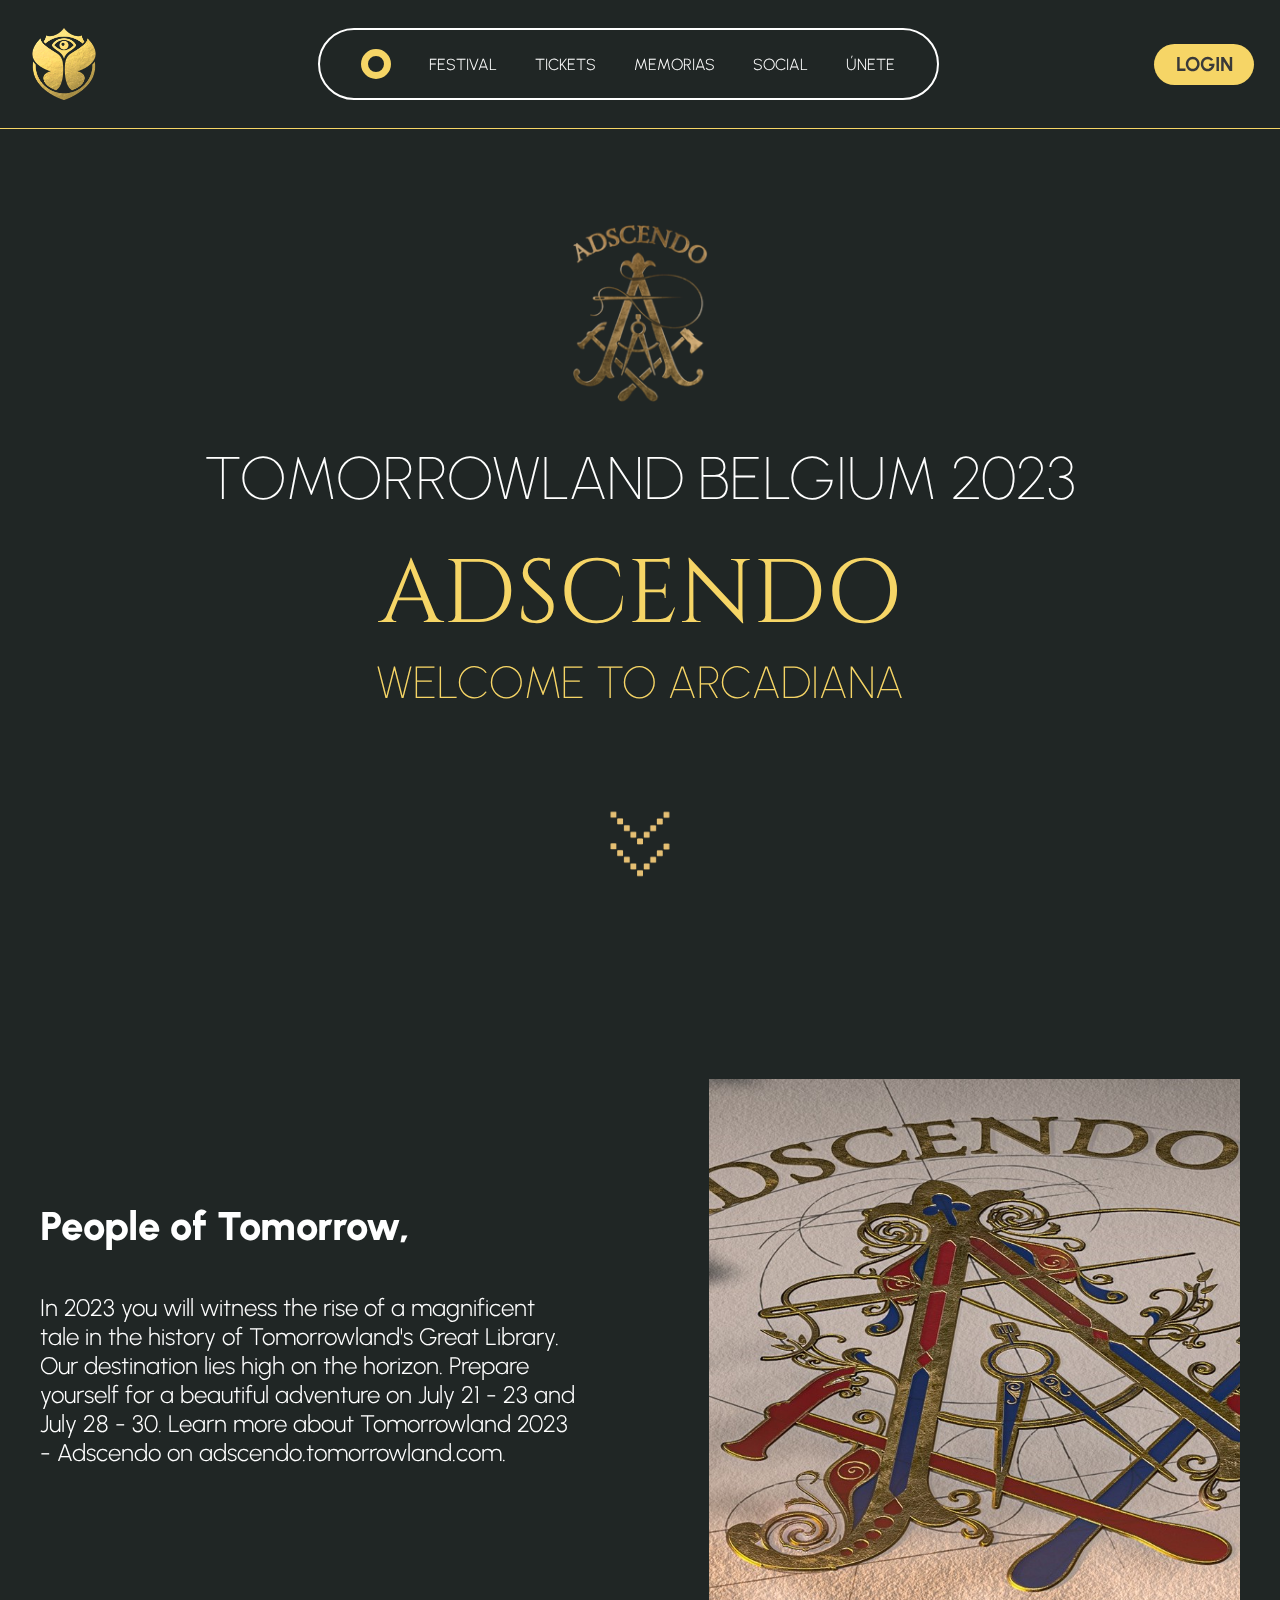
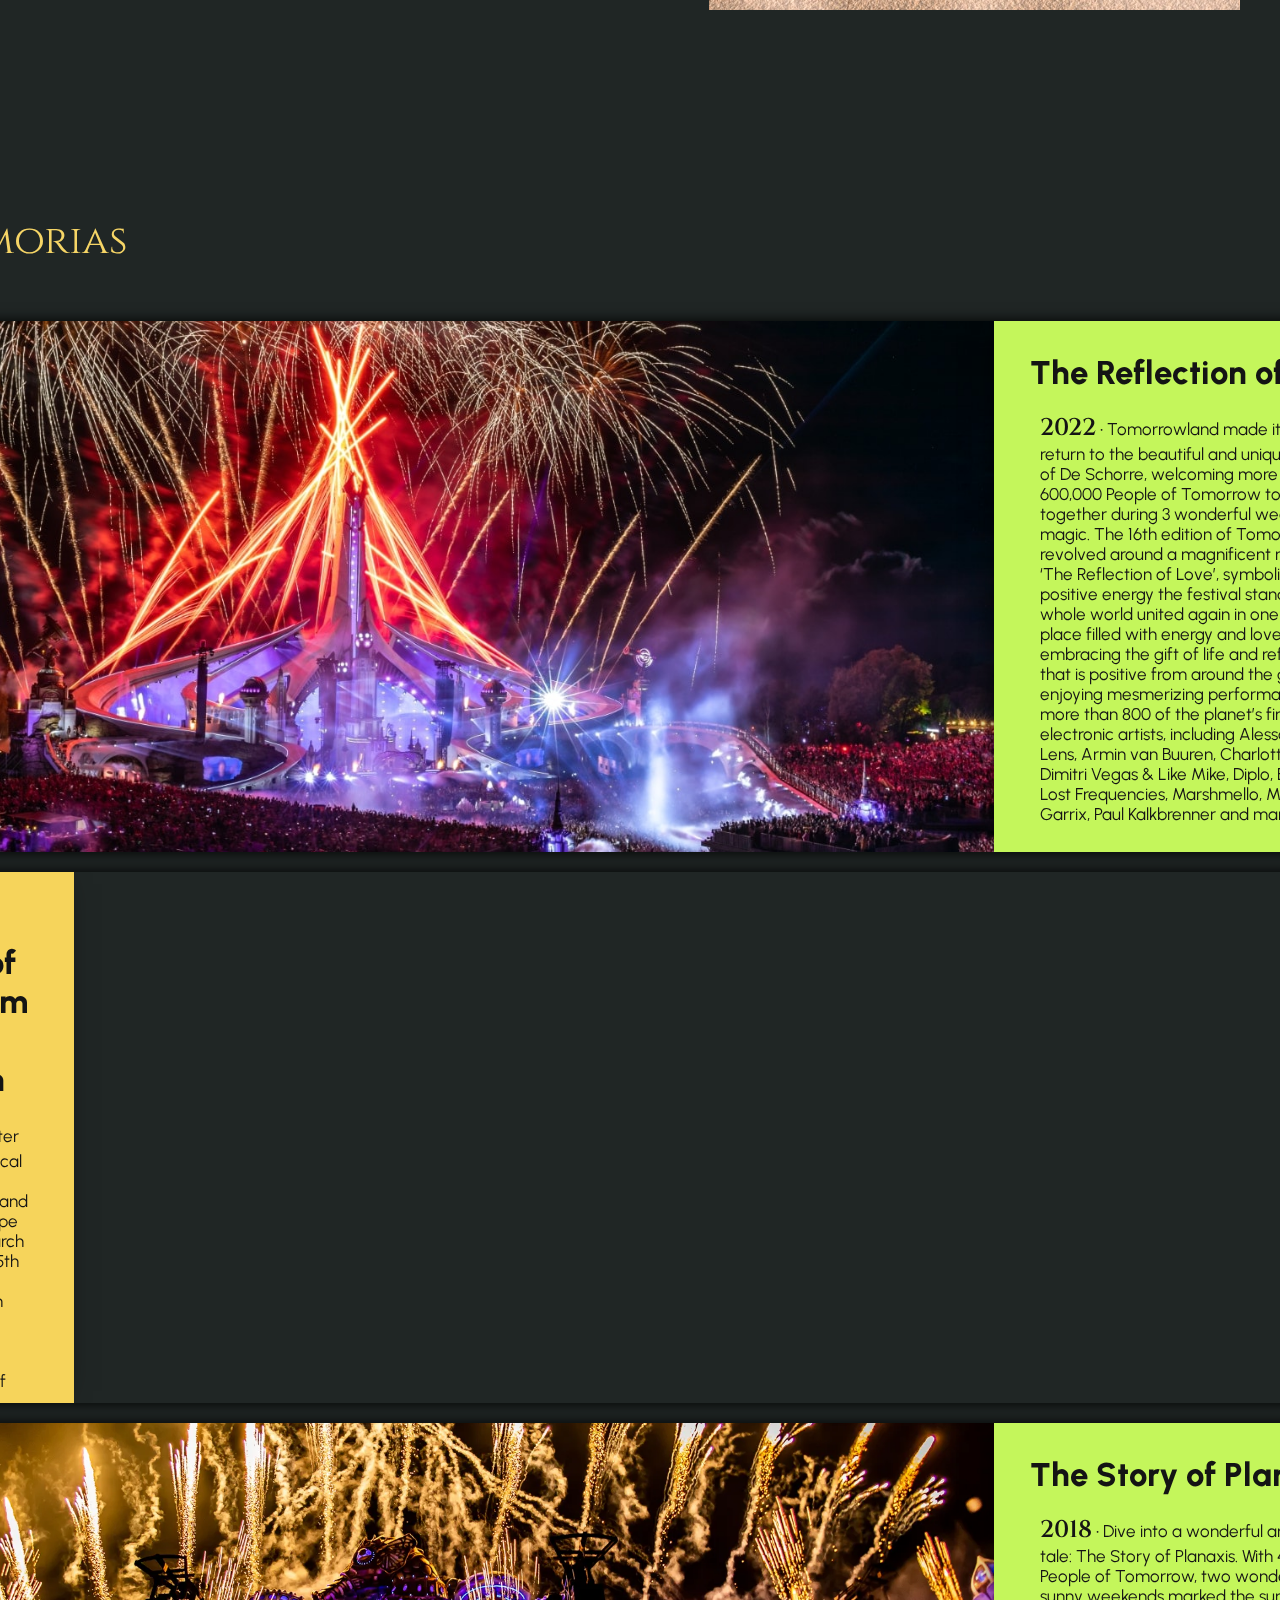
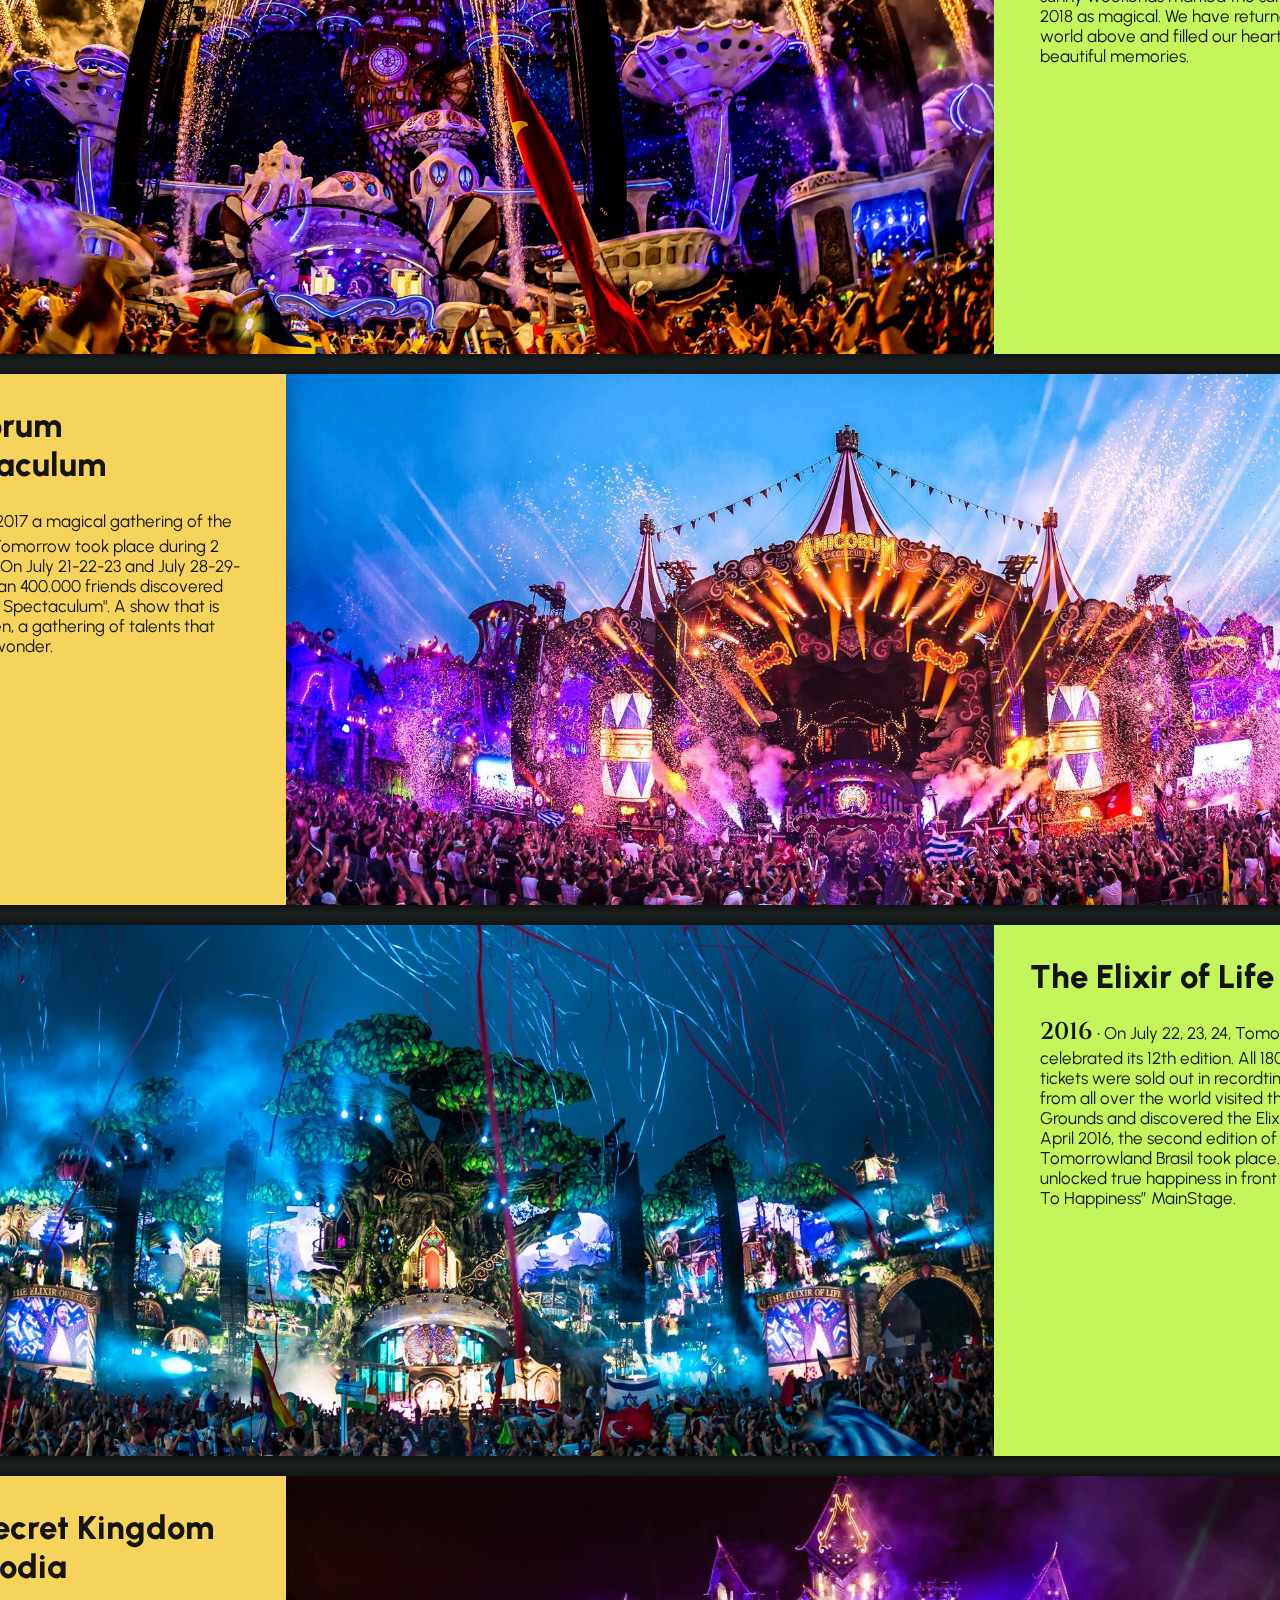
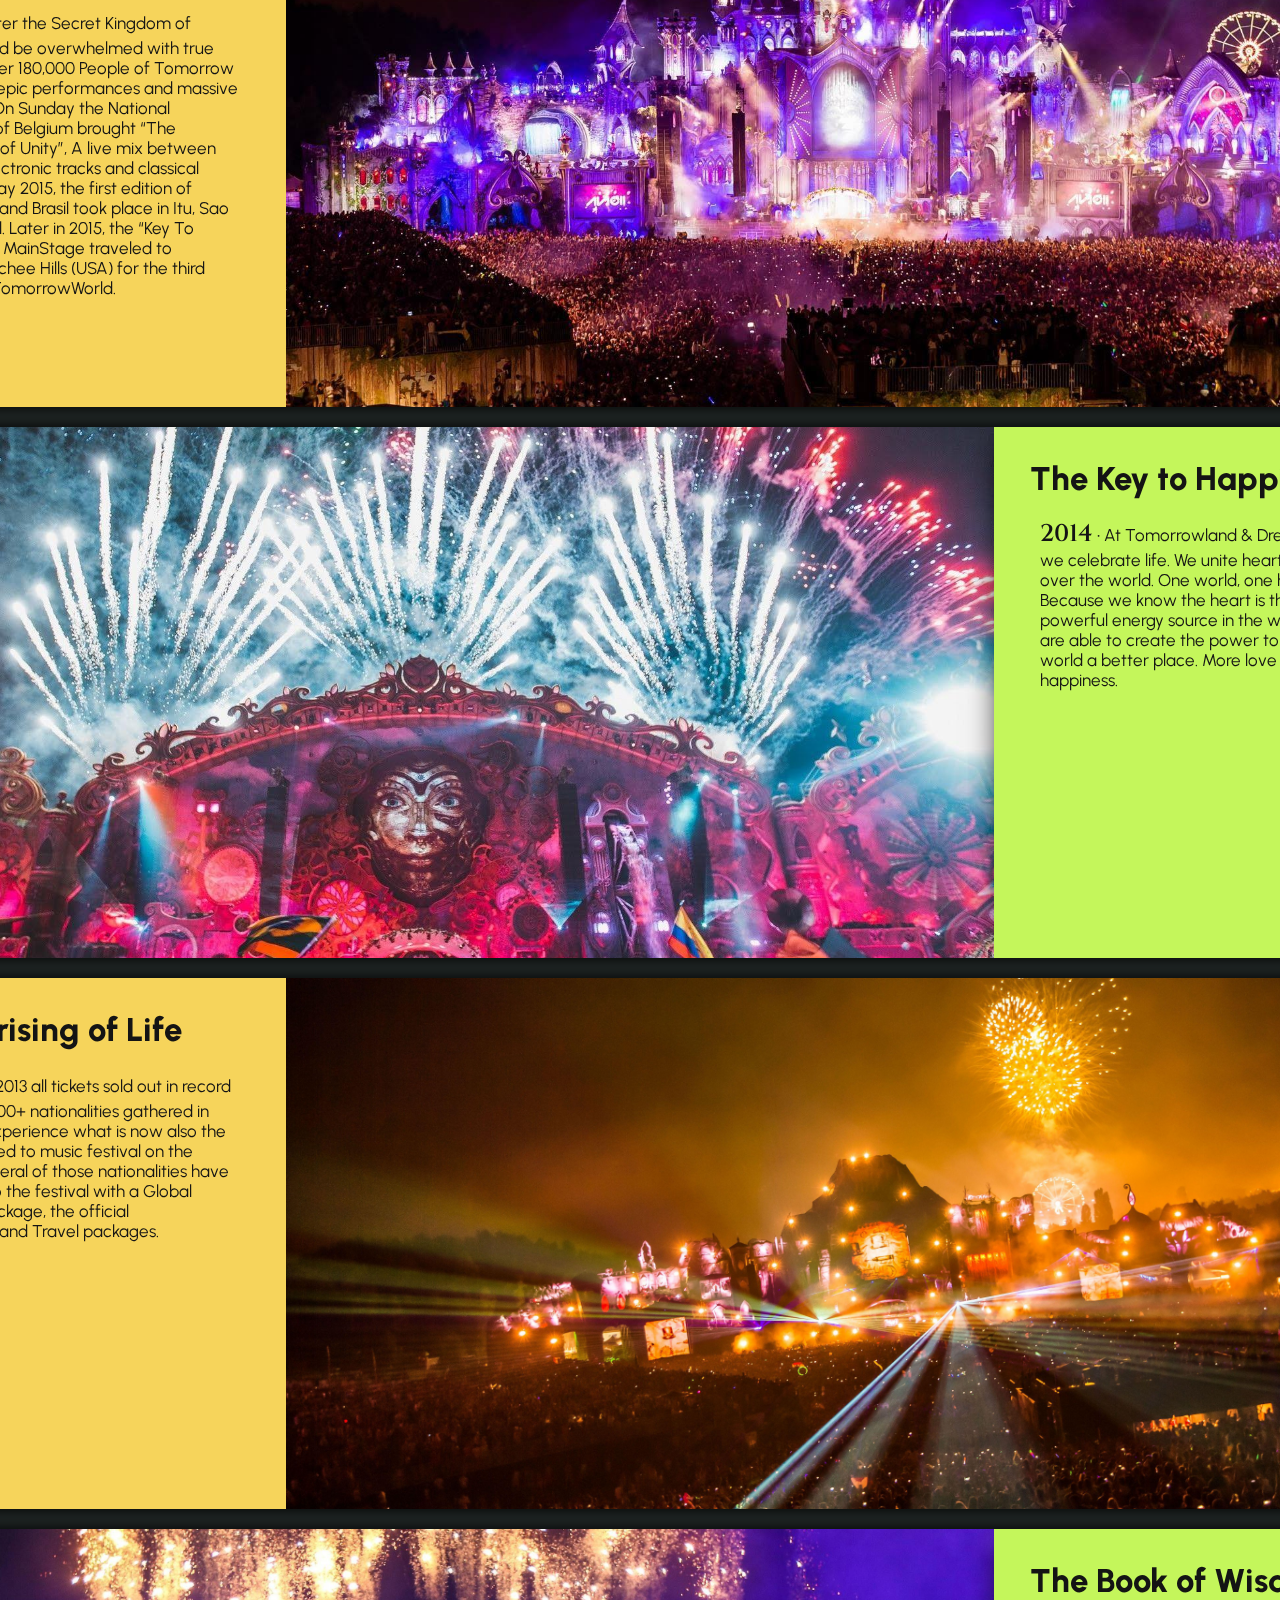
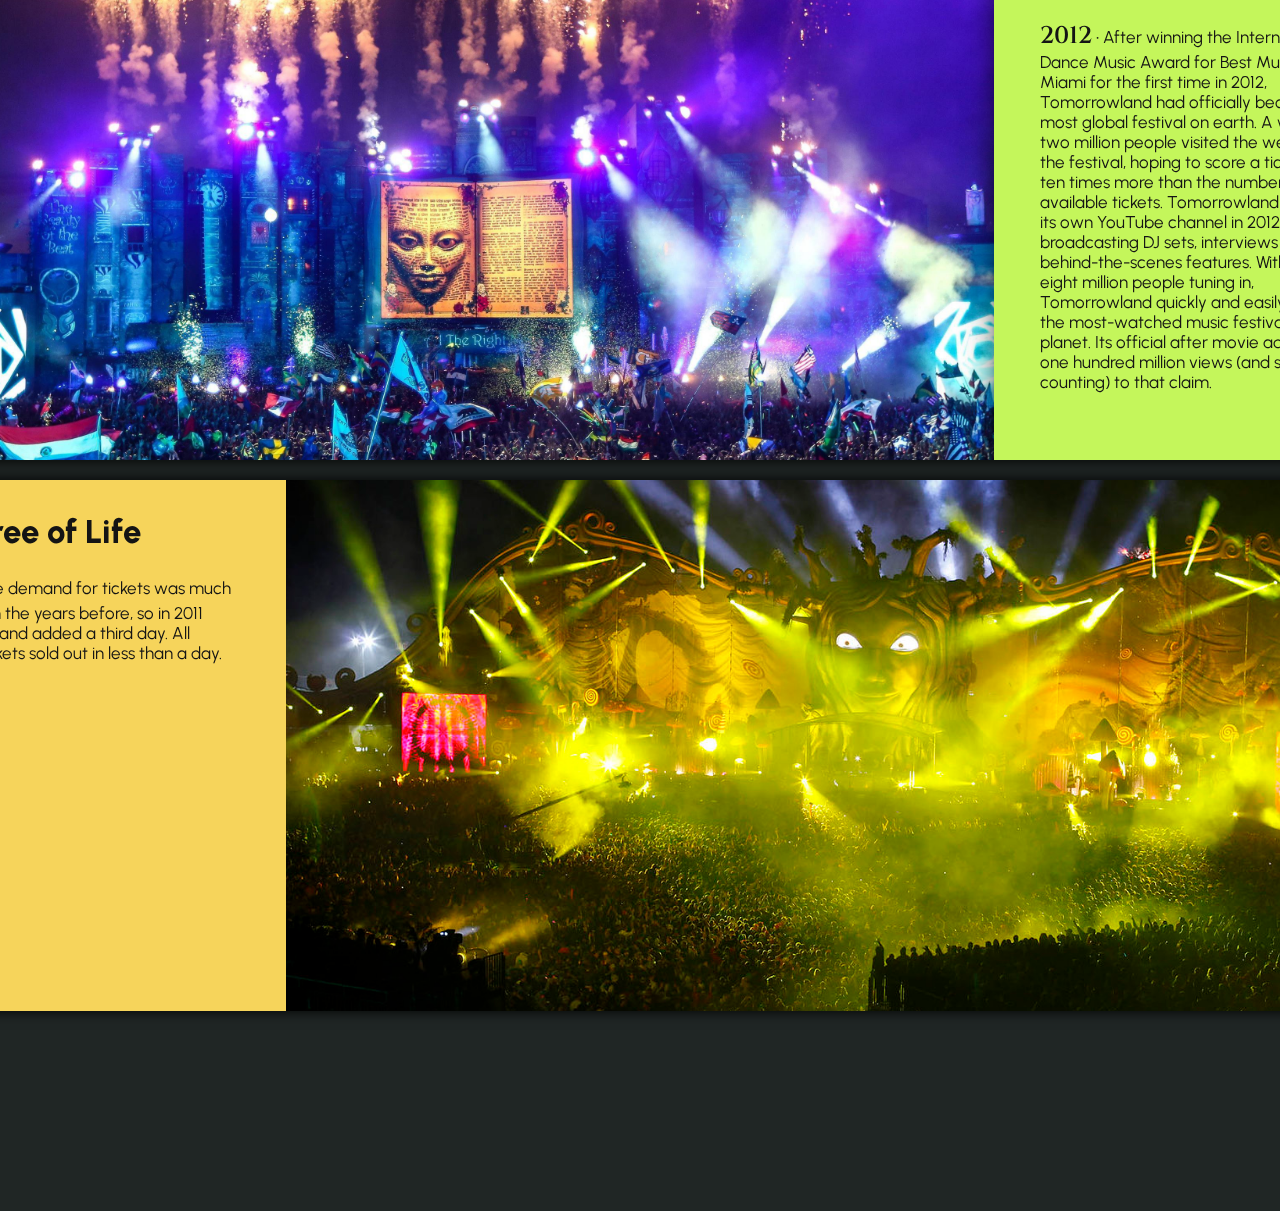
==== index.html @ 687aab50 "Cardsterminados" ====
<!DOCTYPE html>
<html lang="en">
  <head>
    <meta charset="UTF-8" />
    <meta name="viewport" content="width=device-width, initial-scale=1.0" />
    <link rel="stylesheet" href="style.css" />
    <title>Tomorrowland</title>
  </head>
  <body>
    <header>
      <nav class="navbar">
        <img
          class="navlogo"
          src="./Img/tomorrowland-danny-rose-transparent.png"
          alt=""
        />
        <ul class="nav">
          <!-- <svg
            xmlns="http://www.w3.org/2000/svg"
            width="32"
            height="31"
            viewBox="0 0 32 31"
            fill="none"
          >
            <circle
              cx="16"
              cy="15.5"
              r="12"
              stroke="#F6D566"
              stroke-width="7"
            />
          </svg> -->
          <div class="circulo"><a href="#"></a></div>
          <li class=""><a href="#">FESTIVAL</a></li>
          <li class=""><a href="#">TICKETS</a></li>
          <li class=""><a href="#MEMORIAS">MEMORIAS</a></li>
          <li class=""><a href="#">SOCIAL</a></li>
          <li class=""><a href="#">ÚNETE</a></li>
        </ul>
        <div class="loginbutton"><a href="#">LOGIN</a></div>
      </nav>
    </header>
  </body>
  <main>
    <section id="hero">
      <div class="hero-info">
        <img class="herologo" src="./Img/logo.0f5c47bf.png" alt="" />
        <h1>TOMORROWLAND BELGIUM 2023</h1>
        <h1>ADSCENDO</h1>
        <h1>WELCOME TO ARCADIANA</h1>
        <!-- <div id="flecha" class="hero-flecha"></div> -->
        <a class="hero-flecha" href="#about"></a>
      </div>

      <!-- <img src="./Img/Flecha1.png" alt="" /> -->
    </section>

    <section id="about">
      <div class="about-info">
        <h2>People of Tomorrow,</h2>
        <p>
          In 2023 you will witness the rise of a magnificent tale in the history
          of Tomorrowland's Great Library. Our destination lies high on the
          horizon. Prepare yourself for a beautiful adventure on July 21 - 23
          and July 28 - 30. Learn more about Tomorrowland 2023 - Adscendo on
          adscendo.tomorrowland.com.
        </p>
      </div>
      <div class="about-image">
        <img src="./Img/About image.jpg" alt="" />
      </div>
    </section>

    <section id="MEMORIAS">
      <h2>→ Memorias</h2>

      <!-- 2022 -->
      <div class="cards container">
        <div class="cards">
          <img src="./Img/2022-1 (1).jpg" alt="" />
          <div class="cards-info">
            <h3>The Reflection of Love</h3>
            <p>
              <span>2022</span> • Tomorrowland made its grand return to the
              beautiful and unique scenery of De Schorre, welcoming more than
              600,000 People of Tomorrow to celebrate together during 3
              wonderful weekends of magic. The 16th edition of Tomorrowland
              revolved around a magnificent new tale ‘The Reflection of Love’,
              symbolizing the positive energy the festival stands for. The whole
              world united again in one magical place filled with energy and
              love, embracing the gift of life and reflecting all that is
              positive from around the globe while enjoying mesmerizing
              performances of more than 800 of the planet’s finest electronic
              artists, including Alesso, Amelie Lens, Armin van Buuren,
              Charlotte de Witte, Dimitri Vegas & Like Mike, Diplo, Eric Prydz,
              Lost Frequencies, Marshmello, Martin Garrix, Paul Kalkbrenner and
              many more…
            </p>
          </div>
        </div>
      </div>

      <!-- 2019 -->
      <div class="cards container">
        <div class="cards">
          <div class="cards-info">
            <h3>The Book of Wisdom – The Return</h3>
            <p>
              <span>2019</span> • After a first magical edition of Tomorrowland
              Winter in Alpe d’Huez (March 2019), the 15th Year Celebration
              edition in Belgium welcomed back one of the most legendary stories
              ever told. 400,000 People of Tomorrow wrote their own chapter in
              The Book of Wisdom and witnessed performances by Dimitri Vegas &
              Like Mike, The Chainsmokers, Martin Garrix, Lost Frequencies,
              Armin van Buuren, Afrojack and many other incredible artists.
            </p>
          </div>
          <img
            src="./Img/190721-202336-TML2019-FilleRoelants+2754.jpg"
            alt=""
          />
        </div>
      </div>

      <!-- 2018 -->
      <div class="cards container">
        <div class="cards">
          <img
            src="./Img/tomorrowland-2018-weekend-1-billboard-1548.webp"
            alt=""
          />
          <div class="cards-info">
            <h3>The Story of Planaxis</h3>
            <p>
              <span>2018</span> • Dive into a wonderful and new tale: The Story
              of Planaxis. With 400,000 People of Tomorrow, two wonderful and
              sunny weekends marked the summer of 2018 as magical. We have
              returned to the world above and filled our hearts with beautiful
              memories.
            </p>
          </div>
        </div>
      </div>

      <!-- 2017 -->
      <div class="cards container">
        <div class="cards">
          <div class="cards-info">
            <h3>Amicorum Spectaculum</h3>
            <p>
              <span>2017</span> • In 2017 a magical gathering of the People of
              Tomorrow took place during 2 weekends. On July 21-22-23 and July
              28-29-30 more than 400.000 friends discovered "Amicorum
              Spectaculum". A show that is seldom seen, a gathering of talents
              that left you in wonder.
            </p>
          </div>
          <img src="./Img/WallpaperDog-20391032.jpg" alt="" />
        </div>
      </div>

      <!-- 2016 -->
      <div class="cards container">
        <div class="cards">
          <img src="./Img/tomorrowland2016.jpg" alt="" />
          <div class="cards-info">
            <h3>The Elixir of Life</h3>
            <p>
              <span>2016</span> • On July 22, 23, 24, Tomorrowland celebrated
              its 12th edition. All 180,000 tickets were sold out in recordtime.
              People from all over the world visited the Holy Grounds and
              discovered the Elixir of Life. In April 2016, the second edition
              of Tomorrowland Brasil took place. Brazil unlocked true happiness
              in front of the “Key To Happiness” MainStage.
            </p>
          </div>
        </div>
      </div>

      <!-- 2015 -->
      <div class="cards container">
        <div class="cards">
          <div class="cards-info">
            <h3>The Secret Kingdom of Melodia</h3>
            <p>
              <span>2015</span> • Enter the Secret Kingdom of Melodia and be
              overwhelmed with true magic… Over 180,000 People of Tomorrow
              witnessed epic performances and massive fireworks. On Sunday the
              National Orchestra of Belgium brought “The Symphony of Unity”, A
              live mix between popular electronic tracks and classical music. In
              May 2015, the first edition of Tomorrowland Brasil took place in
              Itu, Sao Paulo, Brazil. Later in 2015, the “Key To Happiness”
              MainStage traveled to Chattahoochee Hills (USA) for the third
              edition of TomorrowWorld.
            </p>
          </div>
          <img src="./Img/20152.jpg" alt="" />
        </div>
      </div>

      <!-- 2014 -->
      <div class="cards container">
        <div class="cards">
          <img src="./Img/1818836.jpg" alt="" />
          <div class="cards-info">
            <h3>The Key to Happiness</h3>
            <p>
              <span>2014</span> • At Tomorrowland & DreamVille we celebrate
              life. We unite hearts from all over the world. One world, one
              heart. Because we know the heart is the most powerful energy
              source in the world, we are able to create the power to make this
              world a better place. More love more happiness.
            </p>
          </div>
        </div>
      </div>

      <!-- 2013 -->
      <div class="cards container">
        <div class="cards">
          <div class="cards-info">
            <h3>The Arising of Life</h3>
            <p>
              <span>2013</span> • In 2013 all tickets sold out in record time
              and 200+ nationalities gathered in Boom to experience what is now
              also the most listened to music festival on the planet. Several of
              those nationalities have travelled to the festival with a Global
              Journey Package, the official Tomorrowland Travel packages.
            </p>
          </div>
          <img src="./Img/1818832.jpg" alt="" />
        </div>
      </div>

      <!-- 2012 -->
      <div class="cards container">
        <div class="cards">
          <img src="./Img/WallpaperDog-20391036.jpg" alt="" />
          <div class="cards-info">
            <h3>The Book of Wisdom</h3>
            <p>
              <span>2012</span> • After winning the International Dance Music
              Award for Best Music Event in Miami for the first time in 2012,
              Tomorrowland had officially become the most global festival on
              earth. A whopping two million people visited the website of the
              festival, hoping to score a ticket – over ten times more than the
              number of available tickets. Tomorrowland launches its own YouTube
              channel in 2012 – broadcasting DJ sets, interviews and
              behind-the-scenes features. With well over eight million people
              tuning in, Tomorrowland quickly and easily becomes the
              most-watched music festival on the planet. Its official after
              movie adds another one hundred million views (and still counting)
              to that claim.
            </p>
          </div>
        </div>
      </div>

      <!-- 2011 -->
      <div class="cards container">
        <div class="cards">
          <div class="cards-info">
            <h3>The Tree of Life</h3>
            <p>
              <span>2011</span> • The demand for tickets was much higher than
              the years before, so in 2011 Tomorrowland added a third day. All
              180,000 tickets sold out in less than a day.
            </p>
          </div>
          <img src="./Img/2011.jpg" alt="" />
        </div>
      </div>
    </section>
  </main>
</html>
---- style.css ----
@import url("https://fonts.googleapis.com/css2?family=Montserrat:ital,wght@0,100;0,300;0,400;0,500;0,600;0,700;0,800;0,900;1,800;1,900&family=Urbanist:wght@100;200;300;400;500;600;700;800;900&display=swap");
@import url("https://fonts.googleapis.com/css2?family=Cinzel:wght@400;500;600;700;800;900&display=swap");

:root {
  --background: #202625;
  --secondary: #f6d566;
  --fuente: #141414;
}

* {
  margin-top: 0;
  padding: 0;
  box-sizing: border-box;
}

html {
  width: 100%;
  scroll-behavior: smooth;
  scroll-padding-top: 100px;
}

body {
  background-color: var(--background);
  font-family: "Urbanist", sans-serif;
  margin: 0%;
  background-image: url(./Img/Integrador\ background.jpg);
  /* background-image: url(./Img/21846583_6536814.jpg); */
  /* background: url(./Img/21846583_6536814.jpg), lightgray 50% / cover no-repeat;
  mix-blend-mode: multiply; */
}

header {
  display: flex;
  font-family: Urbanist;
  font-size: 16px;
  font-style: normal;
  font-weight: 300;
  line-height: normal;
  padding: 26px;
  border-bottom-style: solid;
  border-color: var(--secondary);
  border-width: 0.2px;
  /* position: sticky;
  top: 0; */
}

.navbar {
  display: flex;
  align-items: center;
  width: 100%;
  justify-content: space-between;
  /* gap: 525px; */
}

.navlogo {
  width: 76px;
  height: 76px;
  /* position: relative;
  bottom: 5px; */
}

.nav {
  display: inline-flex;
  justify-content: center;
  align-items: center;
  gap: 38px;
  list-style: none;
  border-style: solid;
  padding: 19px 41.5px;
  border-radius: 100px;
  -webkit-border-radius: 100px;
  -moz-border-radius: 100px;
  -ms-border-radius: 100px;
  -o-border-radius: 100px;
  border-color: #fff;
  border-width: 2px;
  margin-bottom: 0;
}

.nav a {
  color: #fff;
  text-decoration: none;
}

.loginbutton {
  width: 100px;
  height: 41px;
  border-radius: 37px;
  background: var(--secondary);
  display: flex;
  align-items: center;
  text-align: center;
  justify-content: center;
}

.loginbutton a {
  text-decoration: none;
  color: #393939;
  text-align: center;
  font-family: Urbanist;
  font-size: 20px;
  font-style: normal;
  font-weight: 700;
  line-height: normal;
}

.circulo {
  border-radius: 100px;
  -webkit-border-radius: 100px;
  -moz-border-radius: 100px;
  -ms-border-radius: 100px;
  -o-border-radius: 100px;
  border-style: solid;
  padding: 8px;
  border-color: var(--secondary);
  border-width: 7px;
  /* mask-border-width: 10px; */
  cursor: pointer;
}

.circulo:hover {
  padding: 5px;
  border-width: 7px;
  margin: 3px;
  transition: all 0.2s;
  -webkit-transition: all 0.2s;
  -moz-transition: all 0.2s;
  -ms-transition: all 0.2s;
  -o-transition: all 0.2s;
  box-shadow: 0px 0px 10px 0px #fff;
}

.circulo {
  transition: all 0.2s;
  -webkit-transition: all 0.2s;
  -moz-transition: all 0.2s;
  -ms-transition: all 0.2s;
  -o-transition: all 0.2s;
}

main {
  display: flex;
  flex-direction: column;
  align-items: center;
}

.hero-info {
  display: flex;
  flex-direction: column;
  align-items: center;
  text-align: center;
  margin-top: 75px;
  gap: 20px;
}

.herologo {
  width: 175px;
  padding: 20px;
  mix-blend-mode: lighten;
}

.hero-info h1:nth-child(2) {
  color: #fff;
  font-size: 60px;
  font-style: normal;
  font-weight: 100;
  line-height: normal;
  margin: 0;
}

.hero-info h1:nth-child(3) {
  color: var(--secondary);
  font-family: "Cinzel", serif;
  font-size: 90px;
  font-style: normal;
  font-weight: 400;
  line-height: normal;
  margin: 0;
}

.hero-info h1:nth-child(4) {
  color: var(--secondary);
  font-size: 45px;
  font-style: normal;
  font-weight: 100;
  line-height: normal;
  margin-top: -20px;
}

.hero-flecha {
  /* position: relative;
  left: 370px; */
  background-image: url(./Img/Flecha1.png);
  background-repeat: no-repeat;
  background-size: contain;
  background-position: center;
  width: 800px;
  height: 70px;
  margin-top: 50px;
}

.hero-flecha:hover {
  background-image: url(./Img/Flecha.png);
  transition: ease-in 0.3s;
  height: 100px;
  -webkit-transition: ease-in 0.3s;
  -moz-transition: ease-in 0.3s;
  -ms-transition: ease-in 0.3s;
  -o-transition: ease-in 0.3s;
  margin-bottom: -30px;
}

.hero-flecha {
  transition: ease-out 0.5s;
  -webkit-transition: ease-out 0.5s;
  -moz-transition: ease-out 0.5s;
  -ms-transition: ease-out 0.5s;
  -o-transition: ease-out 0.5s;
}

#about {
  max-width: 1200px;
  margin-top: 200px;
  display: flex;
  justify-content: center;
  align-items: center;
  /* padding: 70px 0; */
}

.about-info {
  display: flex;
  flex-direction: column;
  gap: 10px;
  color: #fff;
}

.about-info h2 {
  font-size: 40px;
  font-weight: 800;
}

.about-info p {
  font-size: 24px;
  font-weight: 300;
  width: 80%;
}

.about-image img {
  width: 531px;
}

#MEMORIAS {
  display: flex;
  flex-direction: column;
  padding: 200px 0px;
  gap: 20px;
}

#MEMORIAS h2 {
  color: var(--secondary);
  font-size: 40px;
  font-weight: 300;
  font-family: "Cinzel", serif;
}

.cards-container {
  display: flex;
  gap: 10px;
}

.cards {
  display: flex;
  max-width: 1540px;
  max-height: 531px;
  overflow: hidden;
  box-shadow: 0px 0px 13px 0px #000;
}

.cards img {
  width: 1540px;
  height: 531px;
  object-fit: cover;
  scale: 120%;
  z-index: -1;
  /* overflow: hidden; */
}

.cards-info {
  width: 570px;
  display: flex;
  flex-direction: column;
  color: var(--fuente);
  background-color: #f6d45b;
  gap: 20px;
  box-shadow: -5px 0px 30px -12px #000;
}

.cards-info h3 {
  font-size: 33px;
  font-style: normal;
  font-weight: 800;
  line-height: normal;
  margin: 32px 36px 0px 36px;
}

.cards-info p {
  /* max-width: 99%; */
  font-size: 17px;
  font-style: normal;
  font-weight: 400;
  line-height: normal;
  margin: 0px 46px 46px 46px;
  /* max-width: 420px; */
}

#MEMORIAS .cards-info:nth-child(2) {
  background-color: #c4f65b;
}

#MEMORIAS .cards:nth-child(4) img {
  position: relative;
  bottom: 50px;
}

#MEMORIAS .cards:nth-child(6) img {
  position: relative;
  bottom: 50px;
}

#MEMORIAS .cards:nth-child(7) img {
  position: relative;
  top: 50px;
}

#MEMORIAS .cards:nth-child(8) img {
  position: relative;
  bottom: 50px;
}

.cards-info span {
  font-family: "Cinzel", serif;
  font-size: 24px;
  font-weight: 600;
}
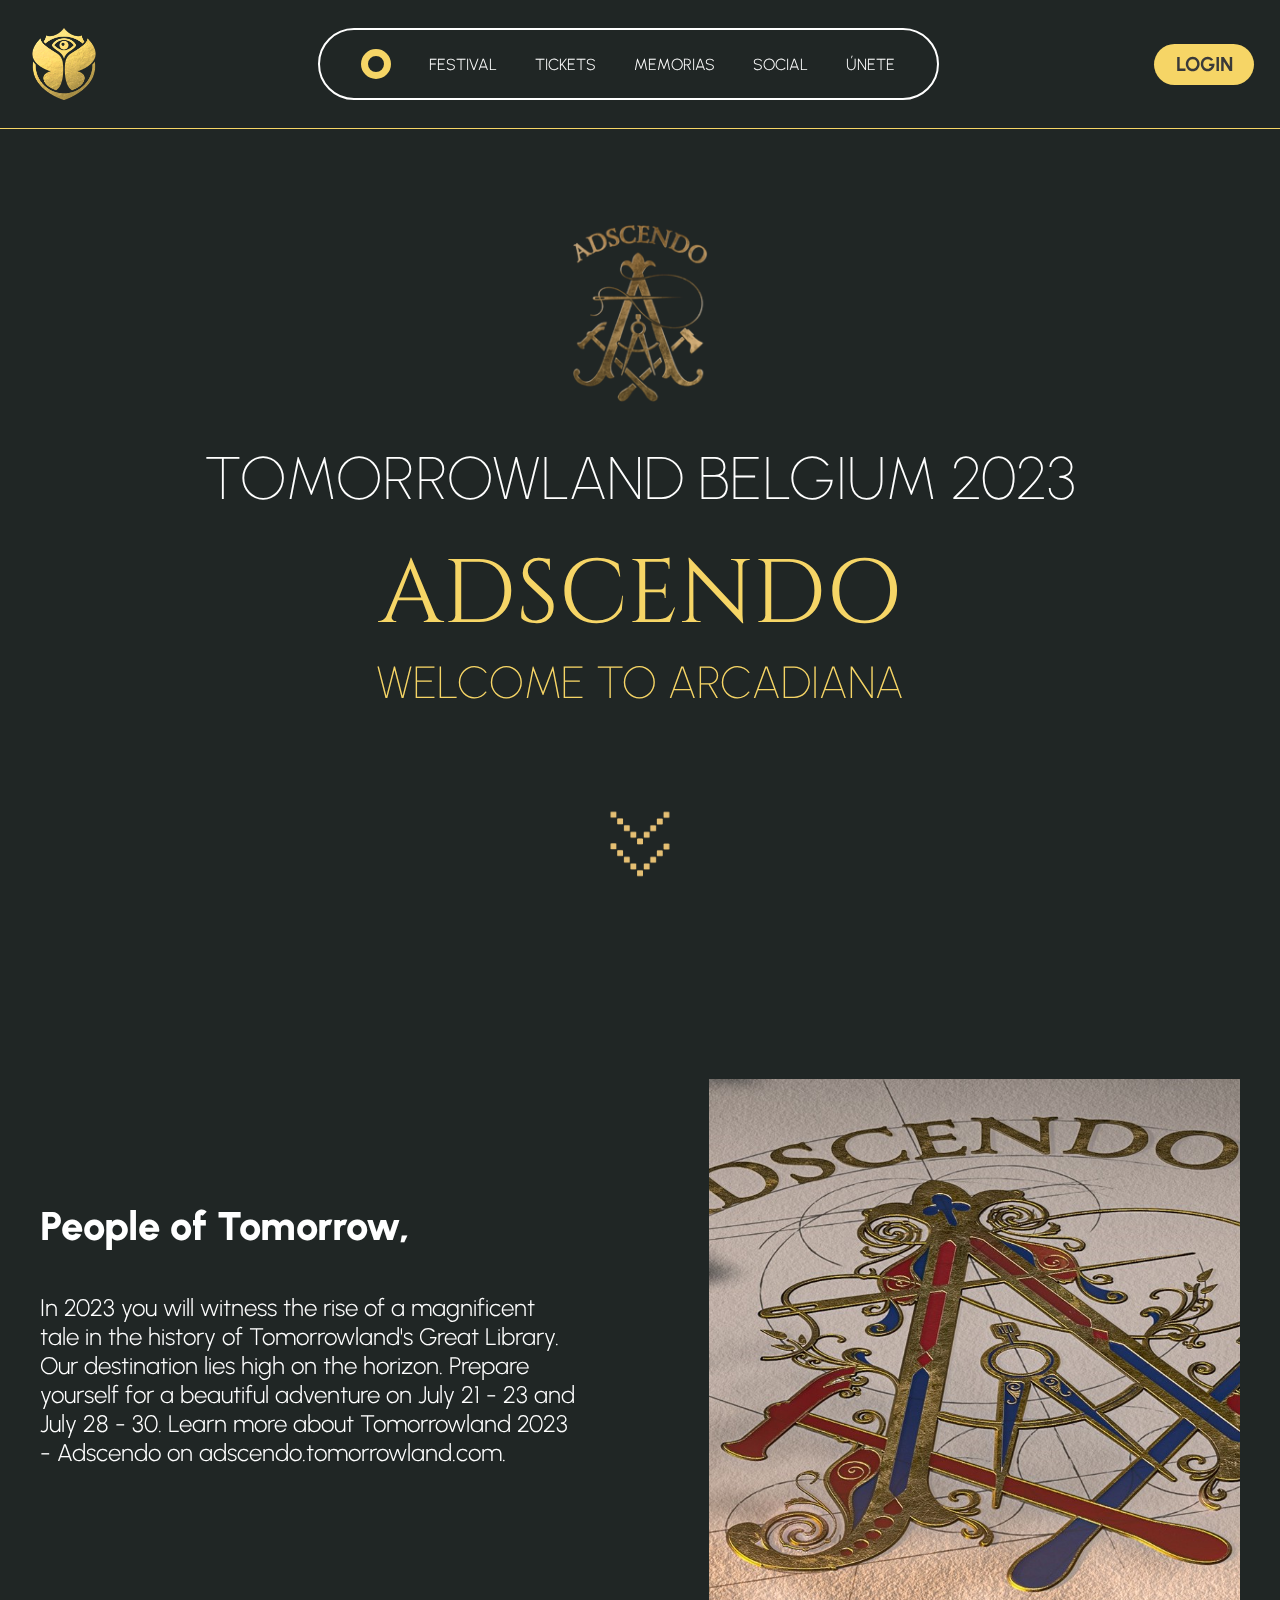
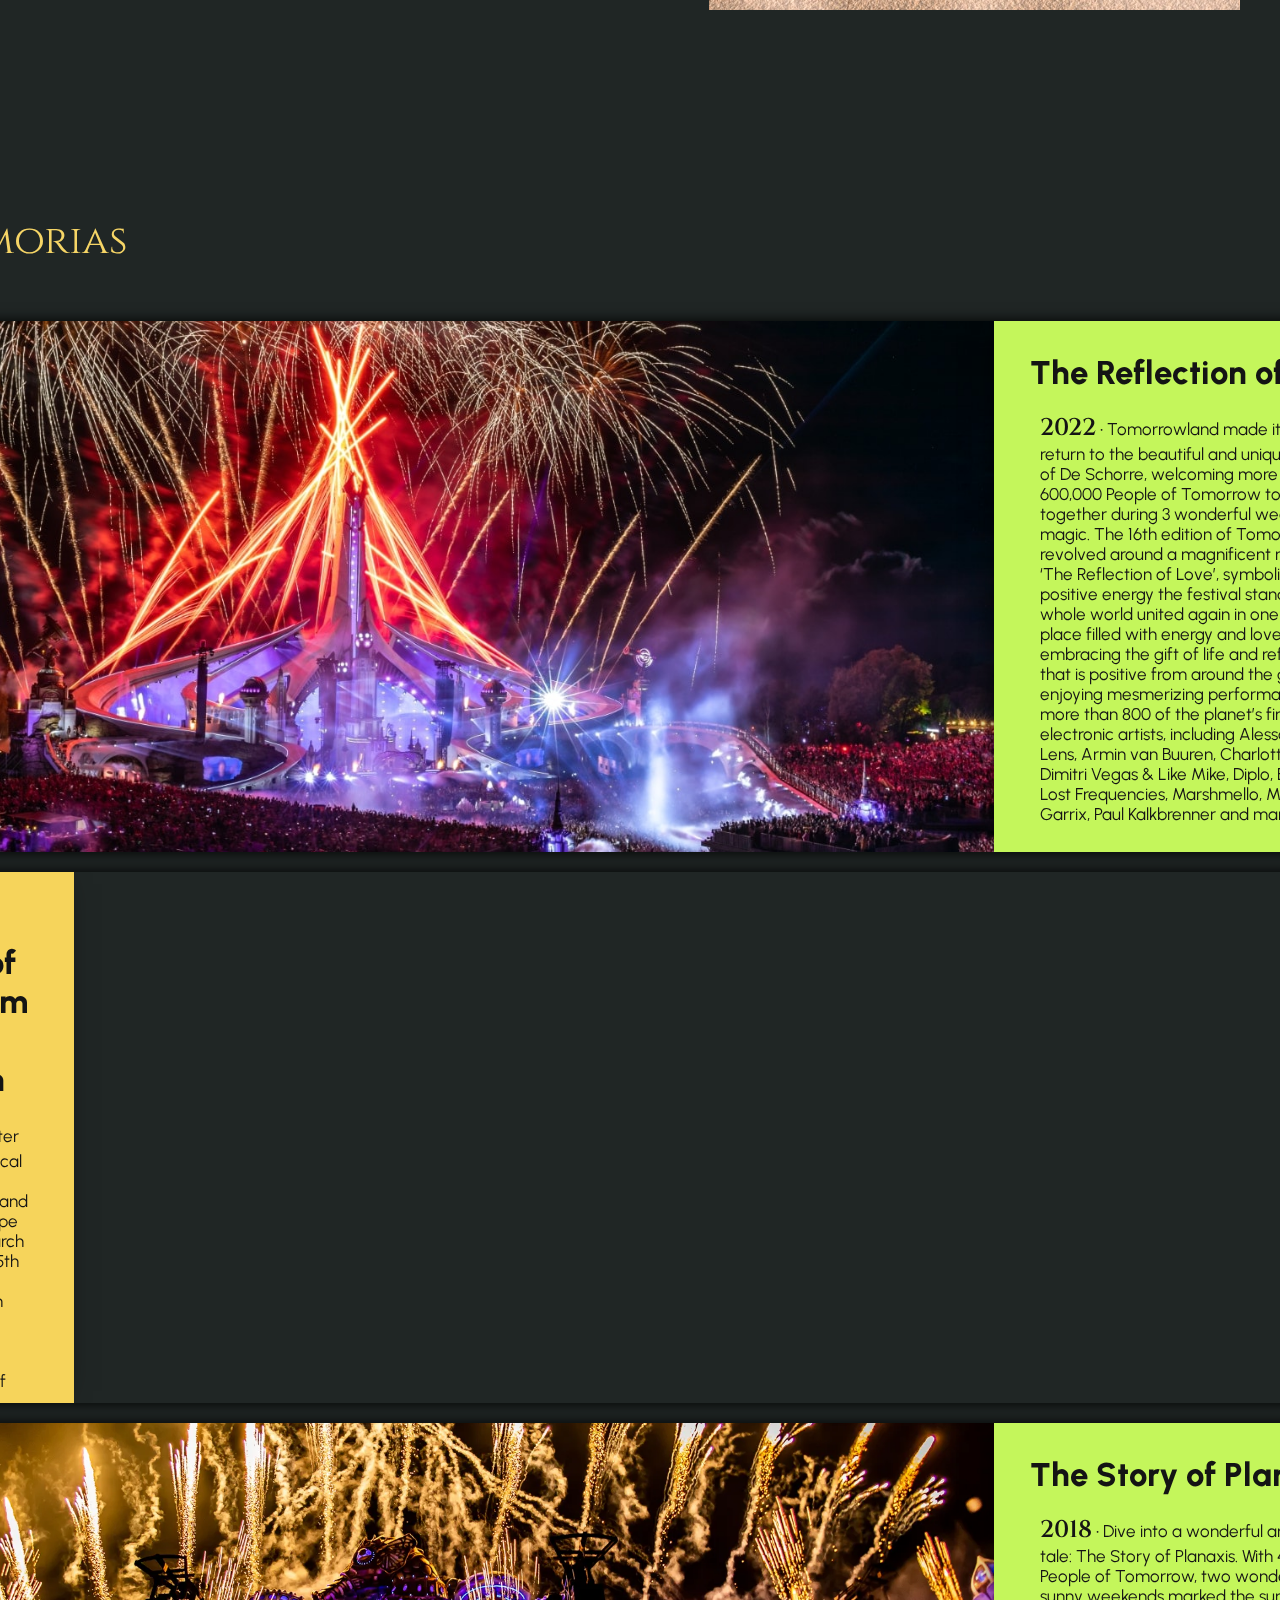
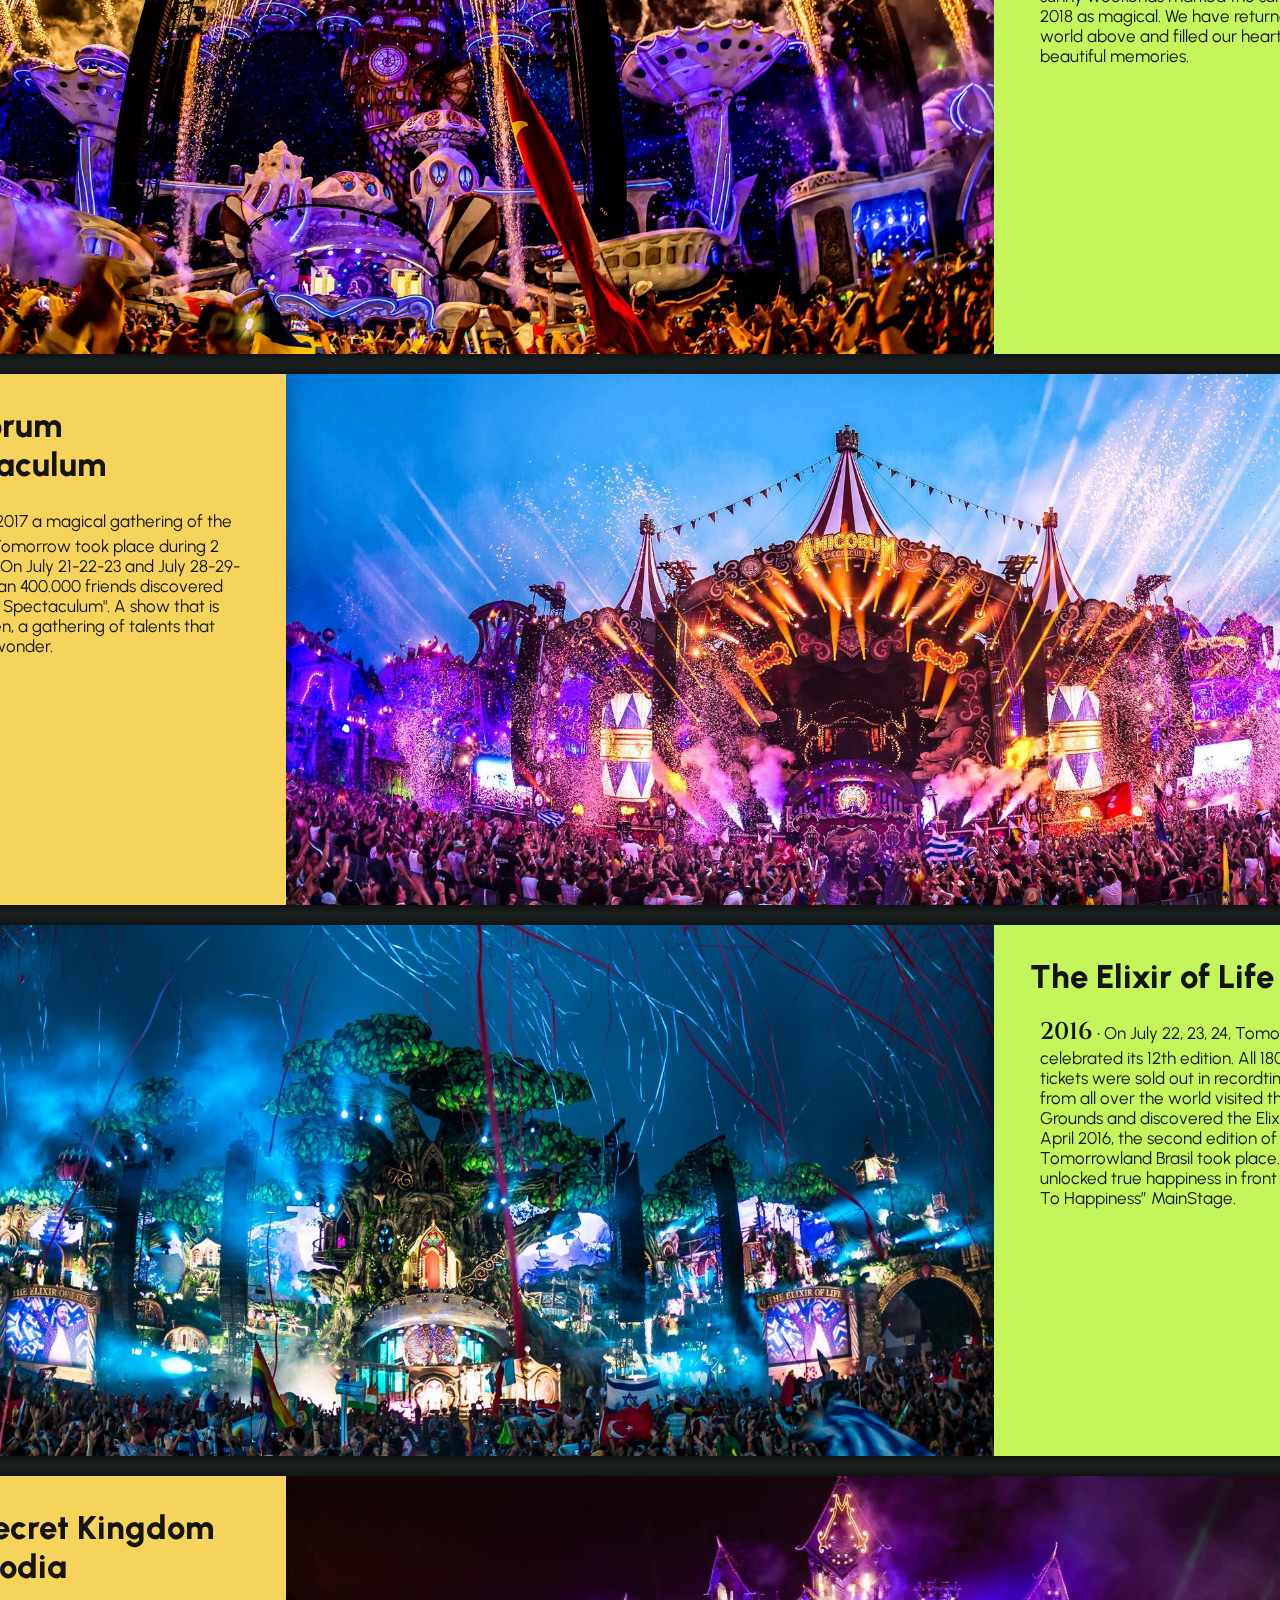
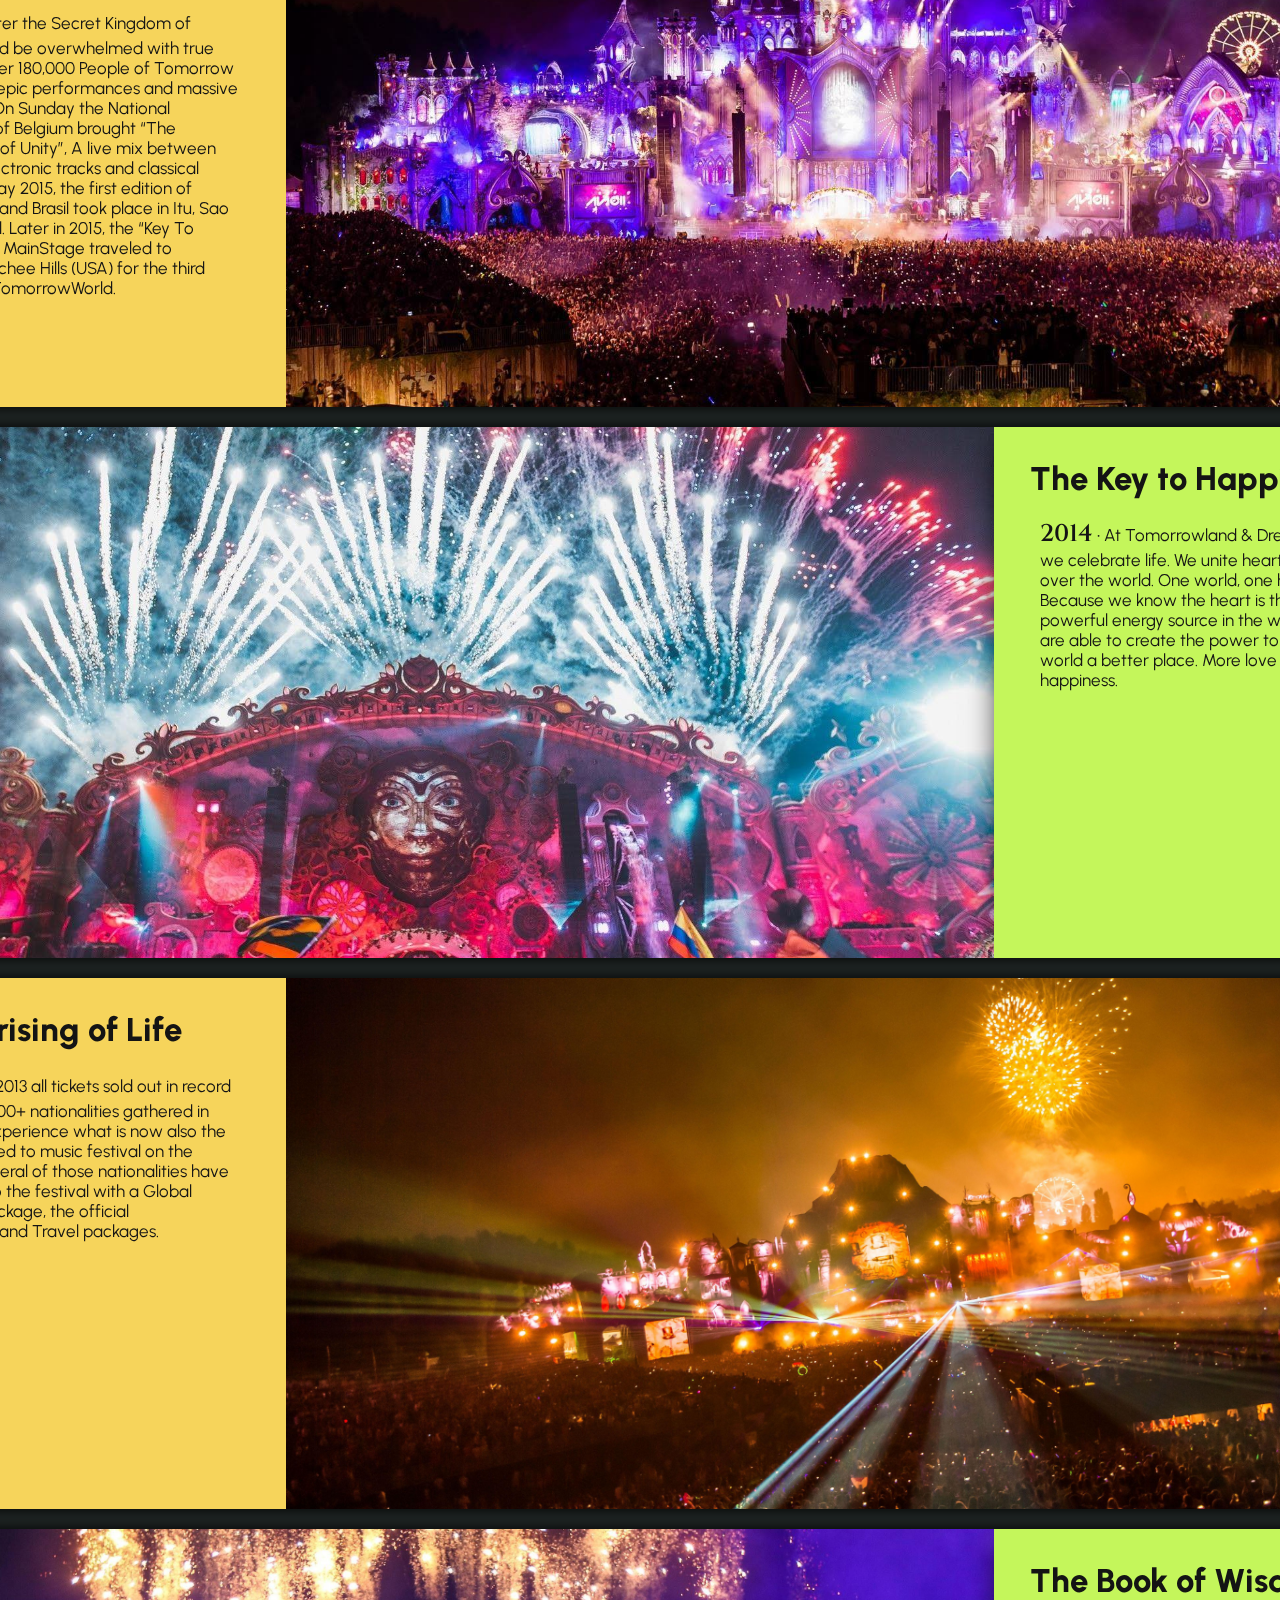
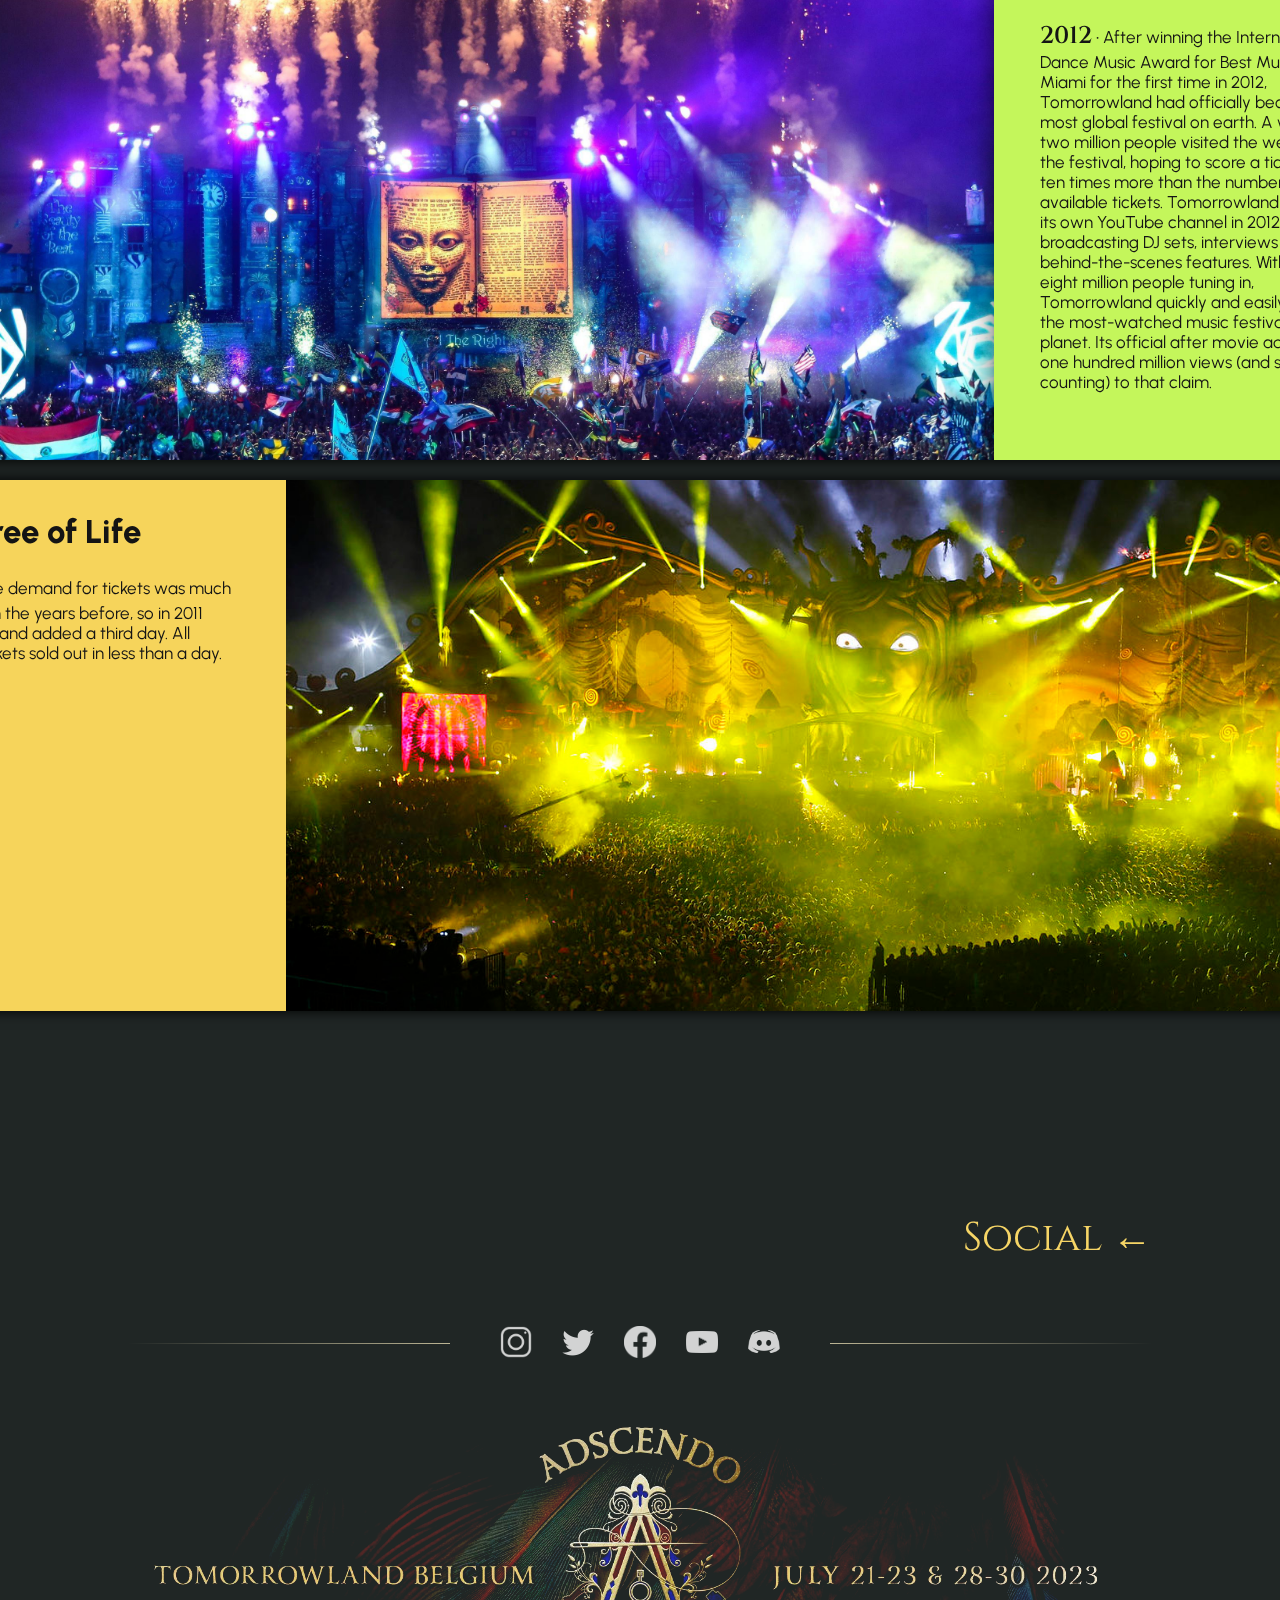
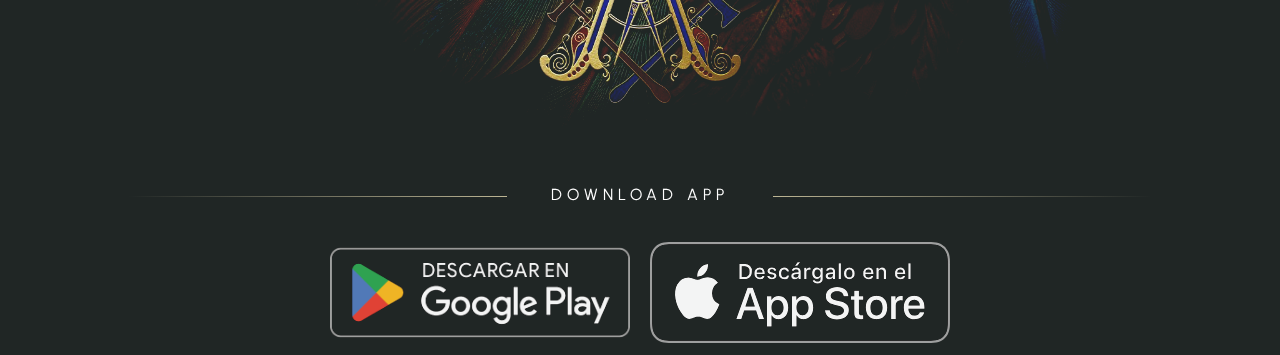
==== commit 2390bf73: "EstructuraTerminada" ====
--- a/index.html
+++ b/index.html
@@ -34,7 +34,7 @@
           <li class=""><a href="#">FESTIVAL</a></li>
           <li class=""><a href="#">TICKETS</a></li>
           <li class=""><a href="#MEMORIAS">MEMORIAS</a></li>
-          <li class=""><a href="#">SOCIAL</a></li>
+          <li class=""><a href="#SOCIAL">SOCIAL</a></li>
           <li class=""><a href="#">ÚNETE</a></li>
         </ul>
         <div class="loginbutton"><a href="#">LOGIN</a></div>
@@ -271,5 +271,70 @@
         </div>
       </div>
     </section>
+
+    <section id="SOCIAL">
+      <h2>Social ←</h2>
+      <div class="social-container">
+        <div class="line line-left"></div>
+        <ul class="social">
+          <li>
+            <a target="_blank" href="https://www.instagram.com/tomorrowland/"
+              ><img
+                src="./Img/white-instagram-logo-png-transparent.png"
+                alt="instagram"
+            /></a>
+          </li>
+          <li>
+            <a target="_blank" href="https://twitter.com/tomorrowland"
+              ><img src="./Img/twitter-icon-18-256.png" alt="twitter"
+            /></a>
+          </li>
+          <li>
+            <a target="_blank" href="https://www.facebook.com/tomorrowland"
+              ><img src="./Img/facebook-icon-white-png.png" alt="facebook"
+            /></a>
+          </li>
+          <li>
+            <a
+              target="_blank"
+              href="https://www.youtube.com/user/TomorrowlandChannel"
+              ><img src="./Img/Youtube blanco.png" alt="youtube"
+            /></a>
+          </li>
+          <li>
+            <a
+              target="_blank"
+              href="https://www.youtube.com/user/TomorrowlandChannel"
+              ><img src="./Img/Discord.png" alt="discord"
+            /></a>
+          </li>
+        </ul>
+        <div class="line line-right"></div>
+      </div>
+    </section>
+
+    <footer>
+      <img src="./Img/adscendo.jpg" alt="" />
+      <div class="download-container">
+        <div class="line line-left"></div>
+        <h3>Download app</h3>
+        <div class="line line-right"></div>
+      </div>
+      <div class="download">
+        <a
+          target="_blank"
+          href="https://play.google.com/store/apps/details?id=com.tomorrowland.oneworldradio"
+          ><img src="./Img/google-play-badge.png" alt="" />
+        </a>
+        <a
+          target="_blank"
+          href="https://apps.apple.com/us/app/tomorrowland/id1485778856"
+          ><img
+            src="./Img/Download_on_the_App_Store_Badge_ESMX_RGB_blk_100217.svg"
+            alt=""
+          />
+        </a>
+      </div>
+    </footer>
   </main>
 </html>
--- a/style.css
+++ b/style.css
@@ -342,3 +342,100 @@
   font-size: 24px;
   font-weight: 600;
 }
+
+/* #SOCIAL {
+  position: relative;
+  display: flex;
+} */
+
+#SOCIAL {
+  width: 80%;
+}
+
+#SOCIAL h2 {
+  display: flex;
+  justify-content: end;
+  color: var(--secondary);
+  font-size: 40px;
+  font-weight: 300;
+  font-family: "Cinzel", serif;
+}
+
+.social-container {
+  width: 100%;
+  display: flex;
+  /* flex-direction: column; */
+  align-items: center;
+  justify-content: center;
+  gap: 50px;
+}
+
+.social {
+  display: flex;
+  align-items: center;
+  gap: 30px;
+  margin: 28px 0px;
+  list-style: none;
+}
+
+.social img {
+  max-width: 32px;
+  opacity: 80%;
+}
+
+.line {
+  width: 100%;
+  height: 1px;
+  opacity: 70%;
+  background: linear-gradient(90deg, rgba(0, 0, 0, 0) 0px, #fff2c3);
+}
+
+.line-right {
+  background: linear-gradient(-90deg, rgba(0, 0, 0, 0) 0px, #fff2c3);
+}
+
+footer {
+  width: 80%;
+  display: flex;
+  flex-direction: column;
+  align-items: center;
+}
+
+footer img {
+  max-width: 100%;
+  mix-blend-mode: lighten;
+  opacity: 95%;
+}
+
+.download-container {
+  width: 100%;
+  display: flex;
+  align-items: center;
+  justify-content: center;
+  gap: 40px;
+}
+
+.download-container h3 {
+  font-size: 16px;
+  font-weight: 400;
+  letter-spacing: 5px;
+  color: #fff;
+  position: relative;
+  top: 6px;
+  text-transform: uppercase;
+  width: 500px;
+  text-align: center;
+}
+
+.download {
+  margin-top: 20px;
+  display: flex;
+  align-items: center;
+  gap: 20px;
+}
+
+.download img {
+  width: 500px;
+  object-fit: cover;
+  max-width: 300px;
+}
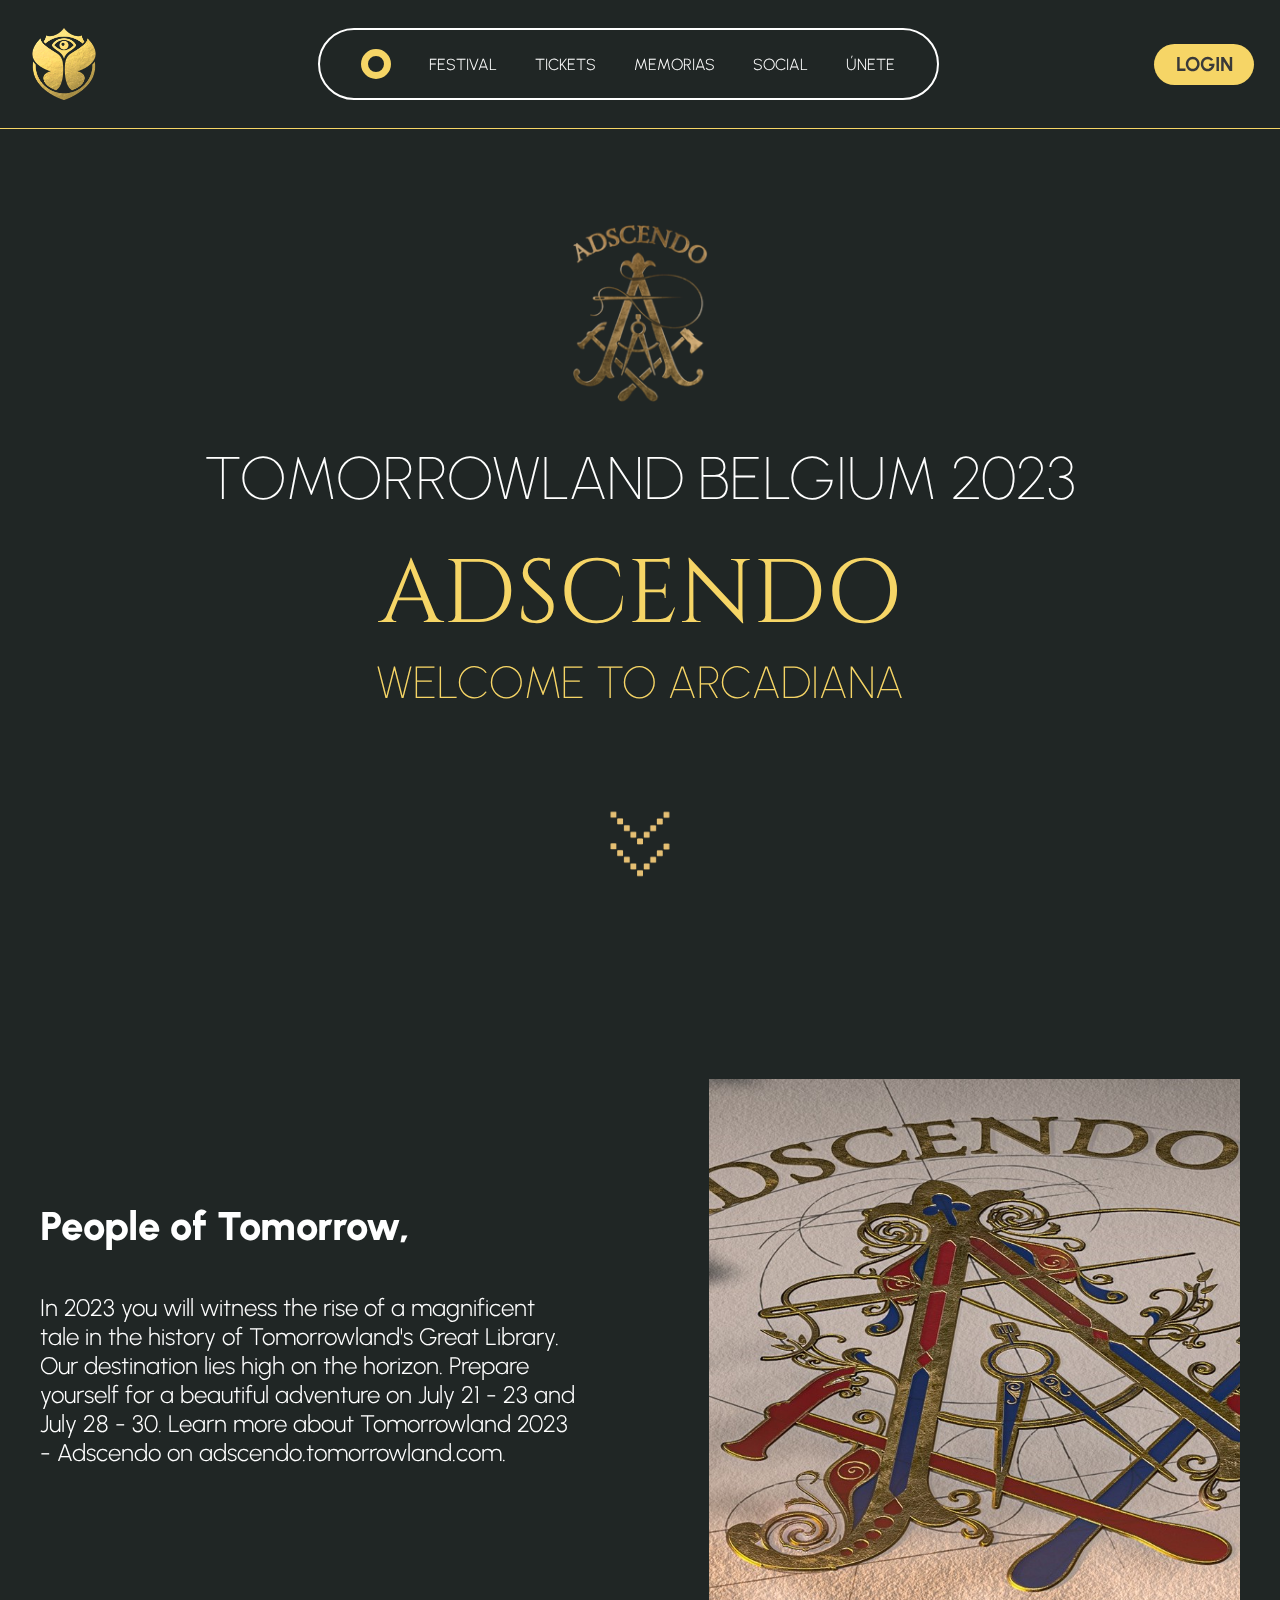
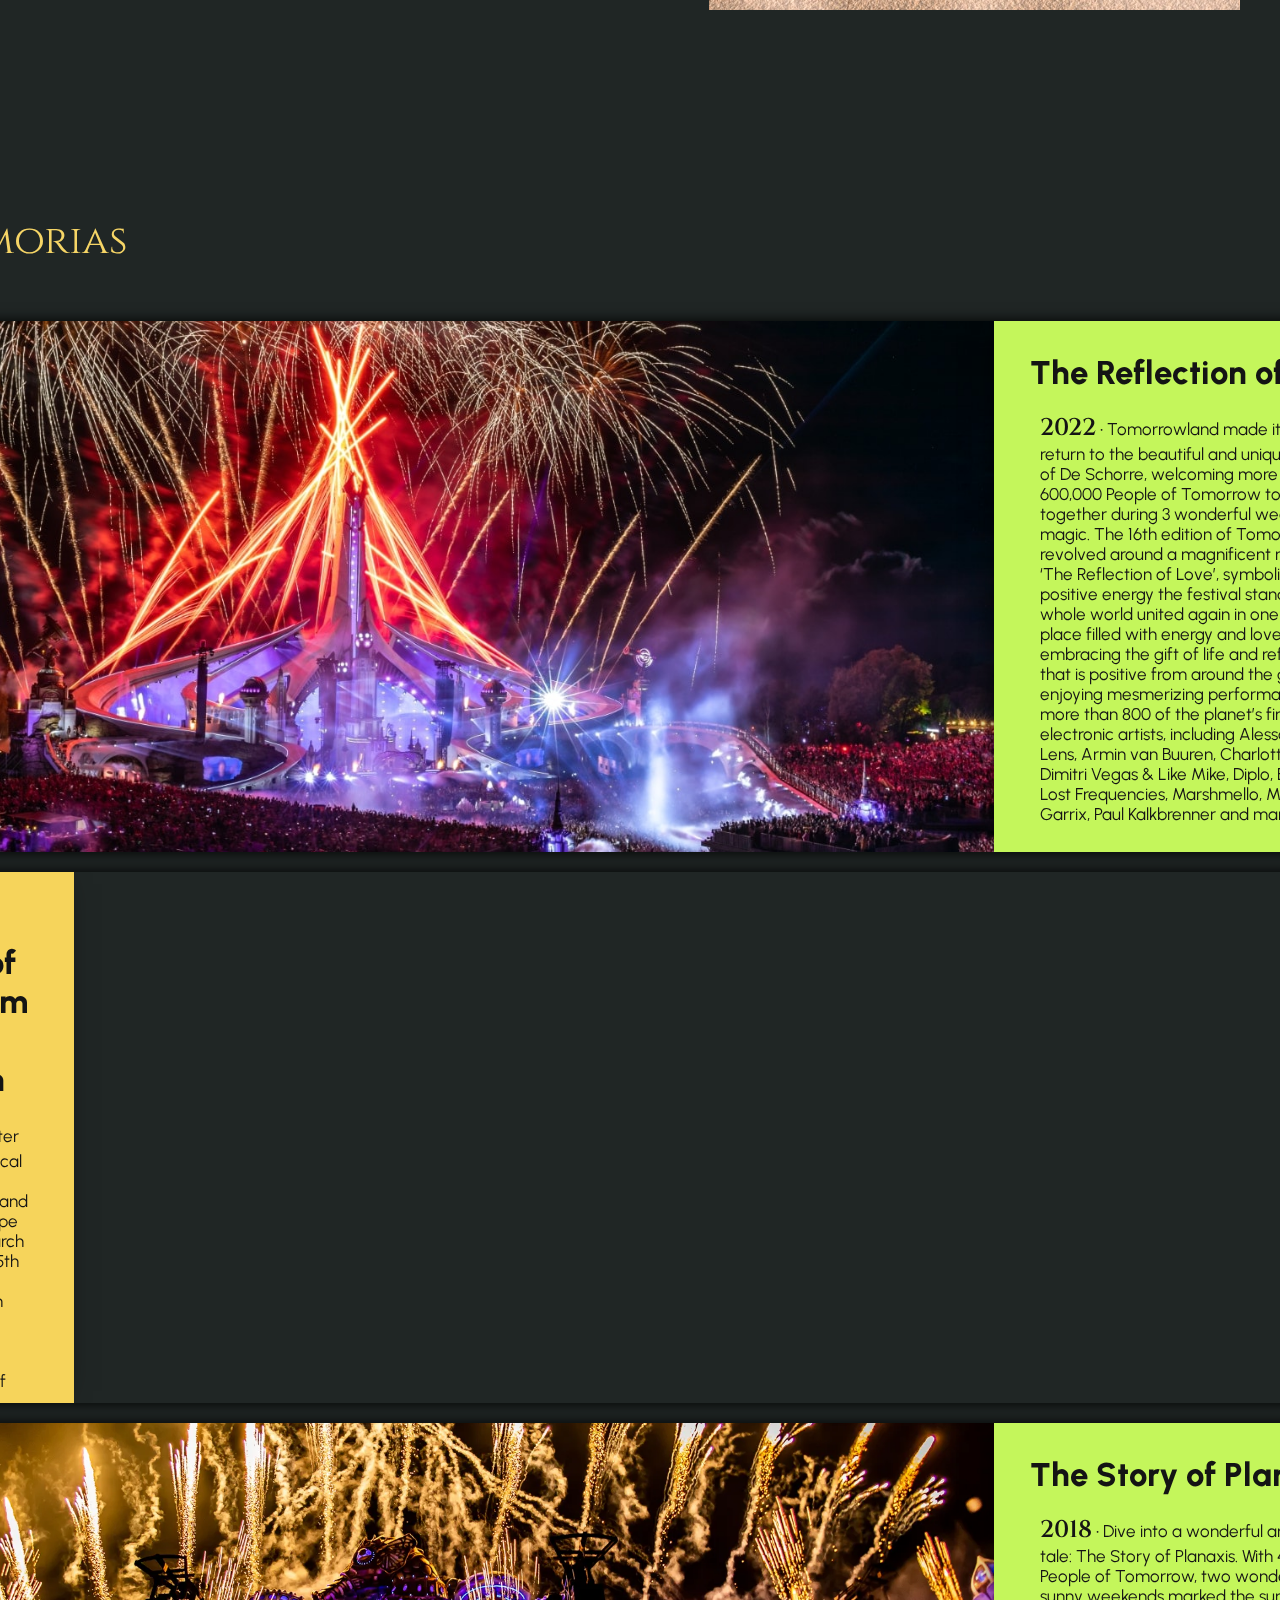
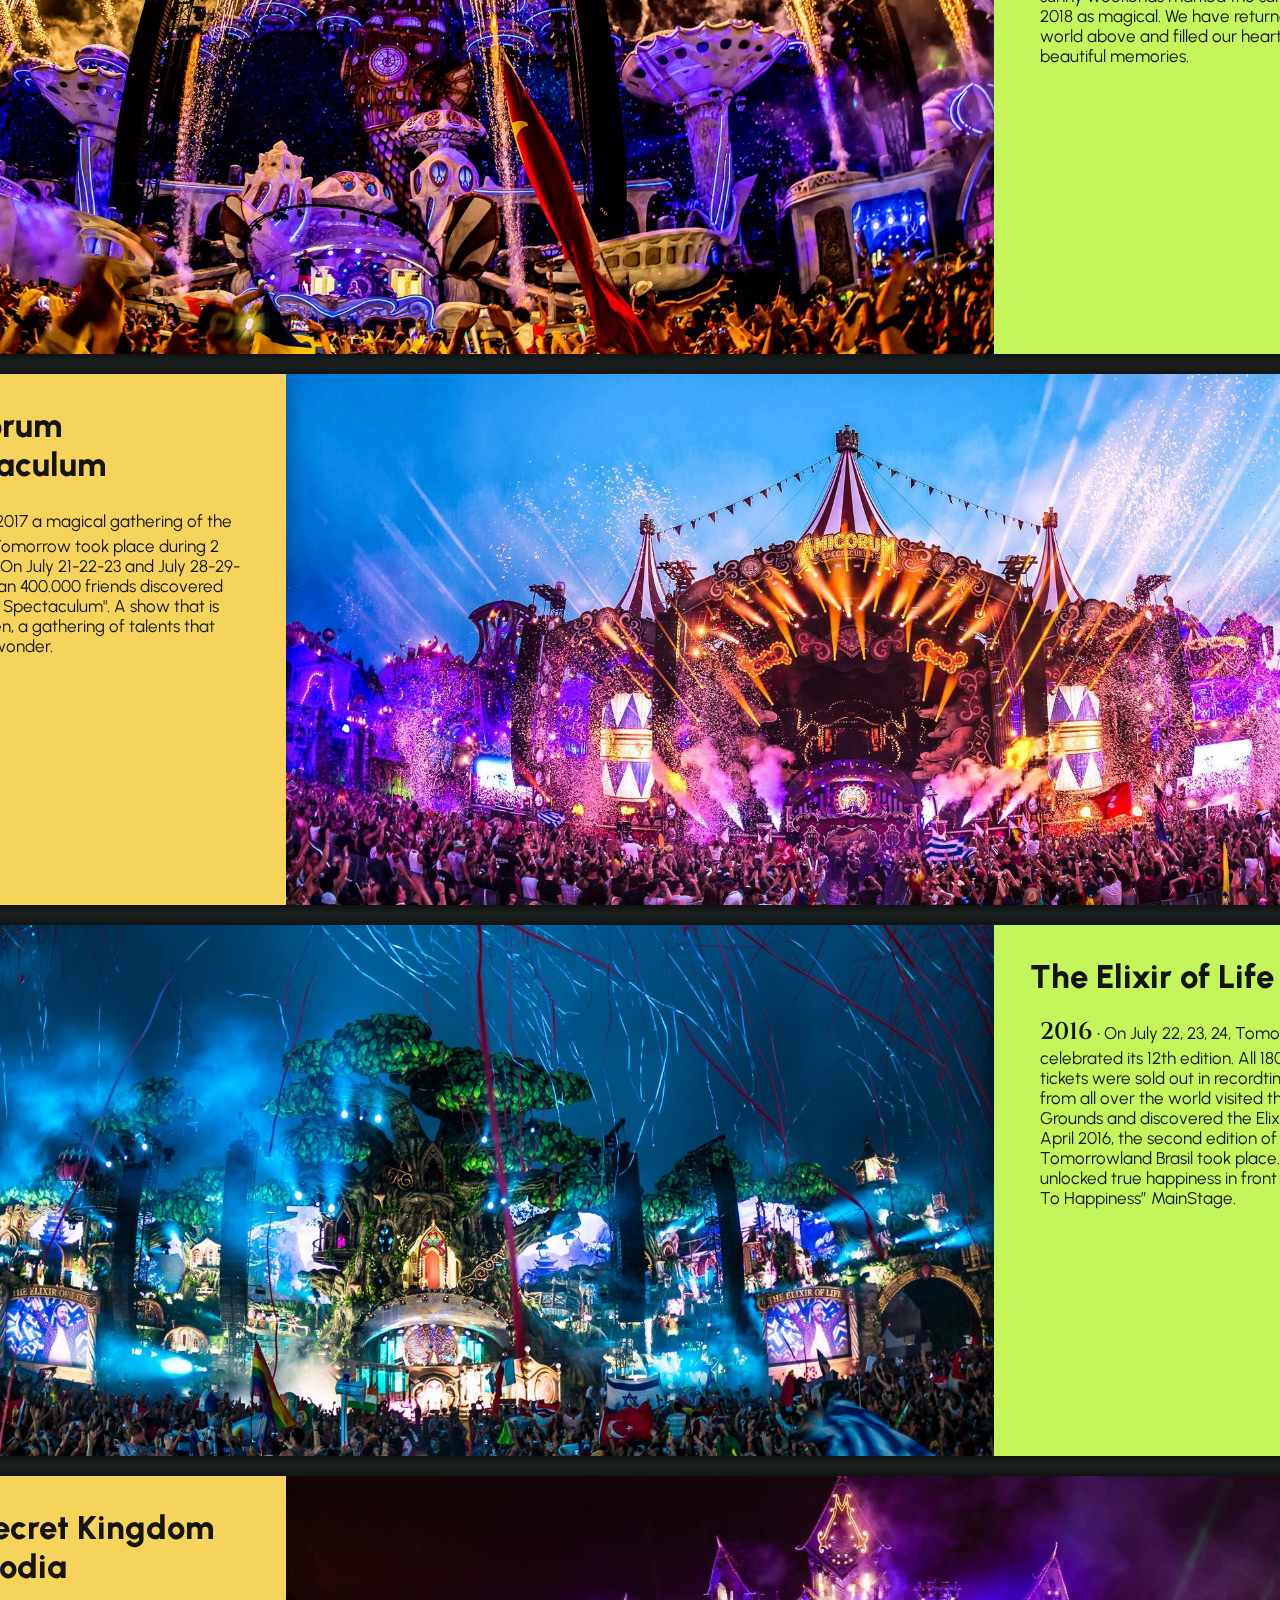
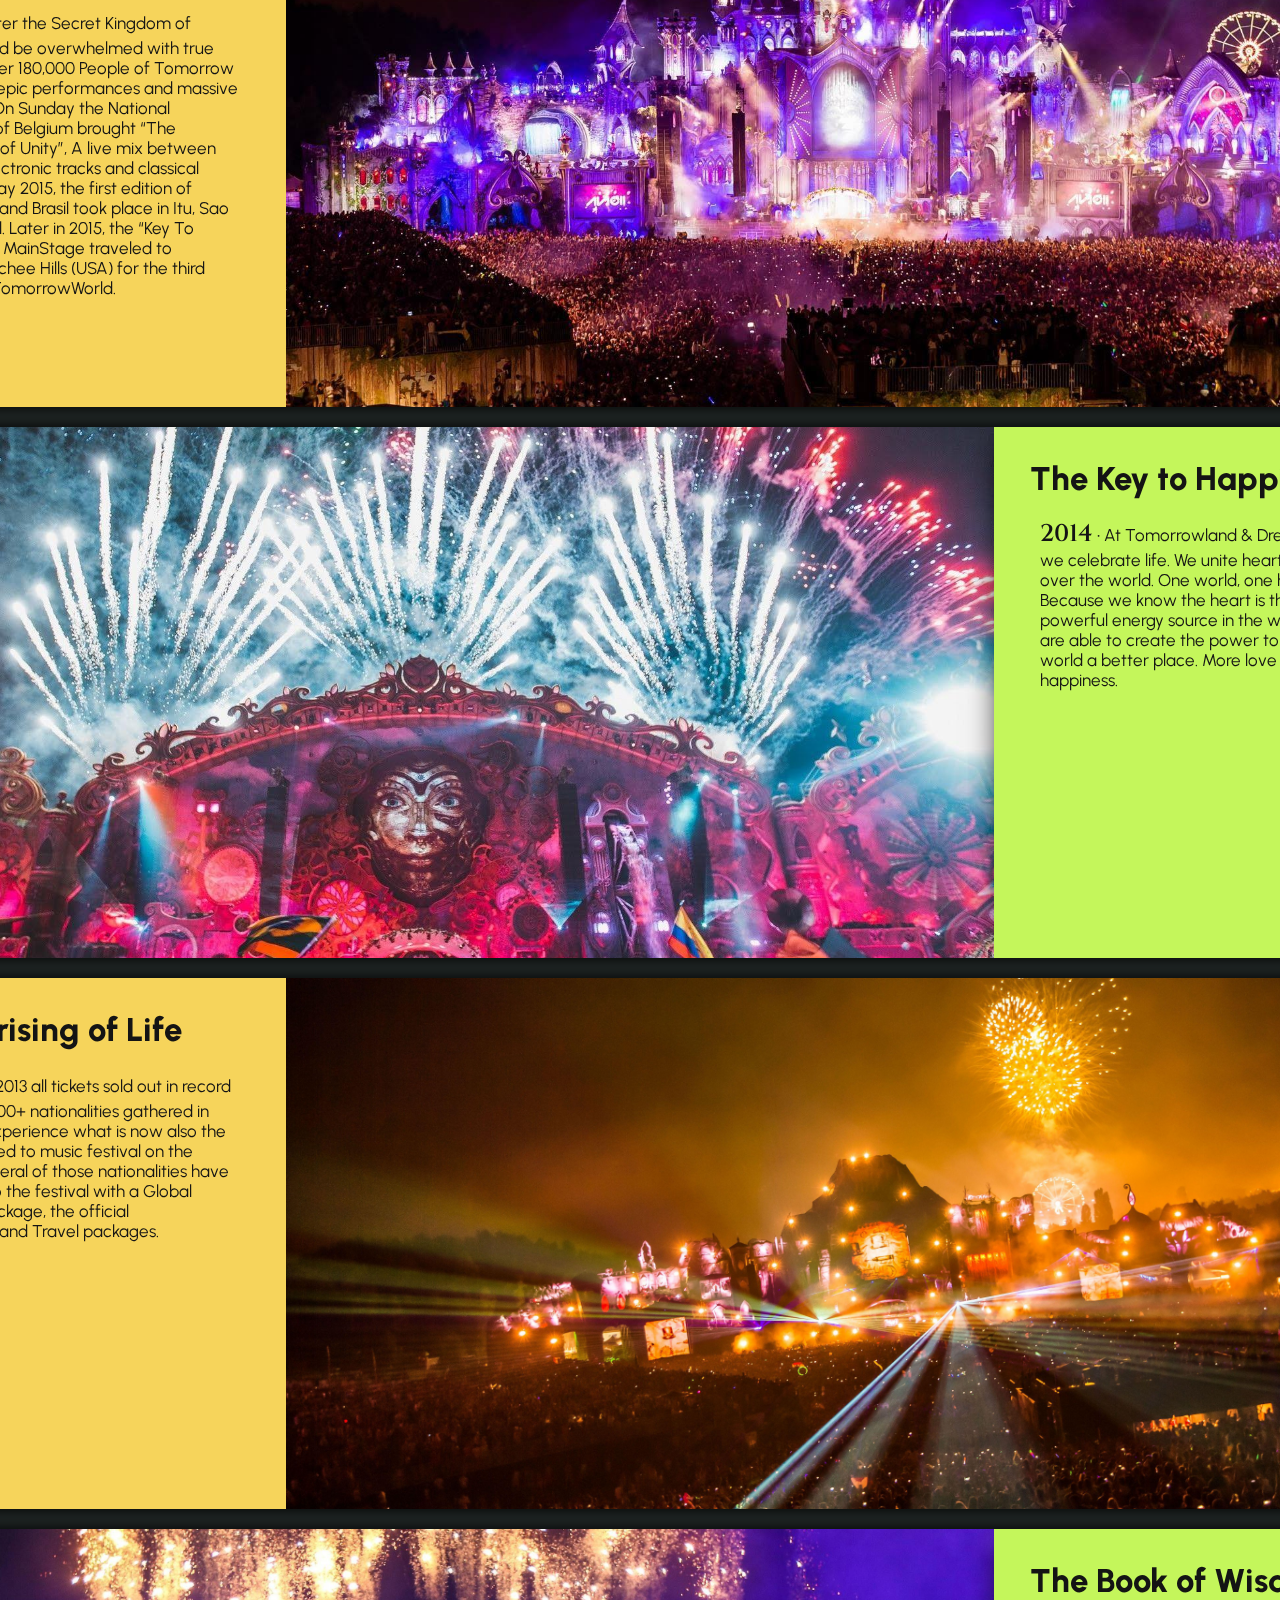
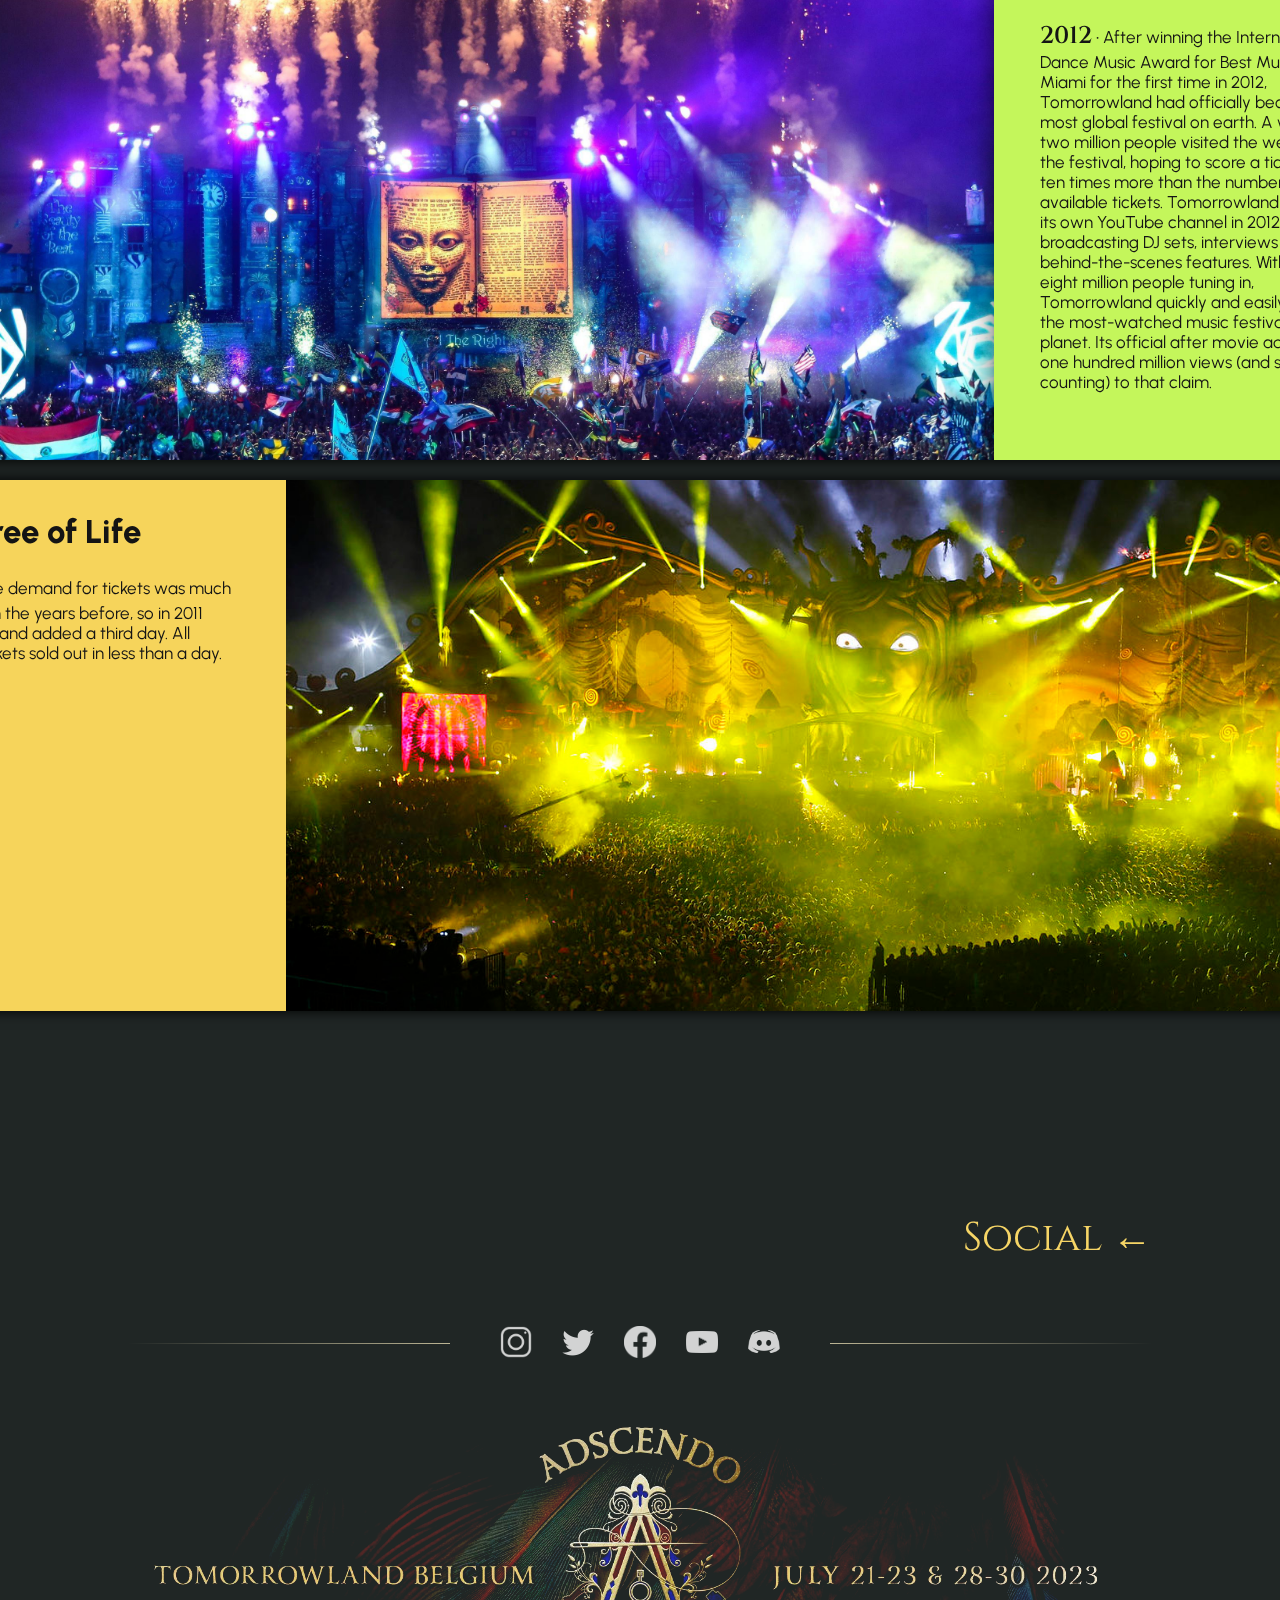
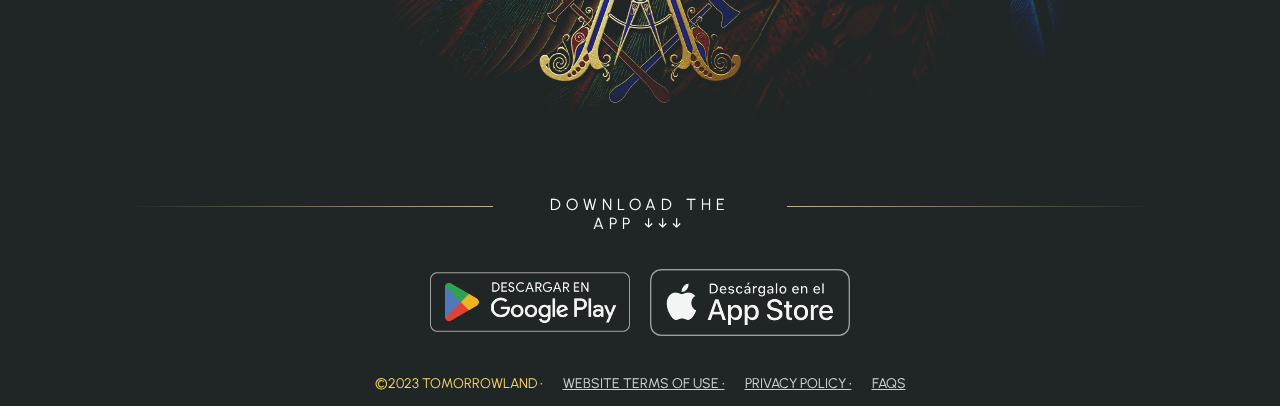
==== commit 28f8369d: "Paginageneral" ====
--- a/index.html
+++ b/index.html
@@ -317,7 +317,7 @@
       <img src="./Img/adscendo.jpg" alt="" />
       <div class="download-container">
         <div class="line line-left"></div>
-        <h3>Download app</h3>
+        <h3>Download the app ↓↓↓</h3>
         <div class="line line-right"></div>
       </div>
       <div class="download">
@@ -335,6 +335,14 @@
           />
         </a>
       </div>
+      <div>
+        <ul class="datos">
+          <li>©2023 TOMORROWLAND •</li>
+          <li><a href="#">WEBSITE TERMS OF USE •</a></li>
+          <li><a href="#">PRIVACY POLICY •</a></li>
+          <li><a href="#">FAQS</a></li>
+        </ul>
+      </div>
     </footer>
   </main>
 </html>
--- a/style.css
+++ b/style.css
@@ -421,14 +421,14 @@
   letter-spacing: 5px;
   color: #fff;
   position: relative;
-  top: 6px;
+  top: 16px;
   text-transform: uppercase;
-  width: 500px;
+  width: 600px;
   text-align: center;
 }
 
 .download {
-  margin-top: 20px;
+  margin-top: 30px;
   display: flex;
   align-items: center;
   gap: 20px;
@@ -437,5 +437,21 @@
 .download img {
   width: 500px;
   object-fit: cover;
-  max-width: 300px;
-}
+  max-width: 200px;
+}
+
+.datos {
+  display: flex;
+  align-items: center;
+  justify-content: center;
+  gap: 20px;
+  margin-top: 30px;
+  list-style: none;
+  color: var(--secondary);
+  font-size: 14px;
+}
+
+.datos a {
+  color: #fff;
+  opacity: 80%;
+}
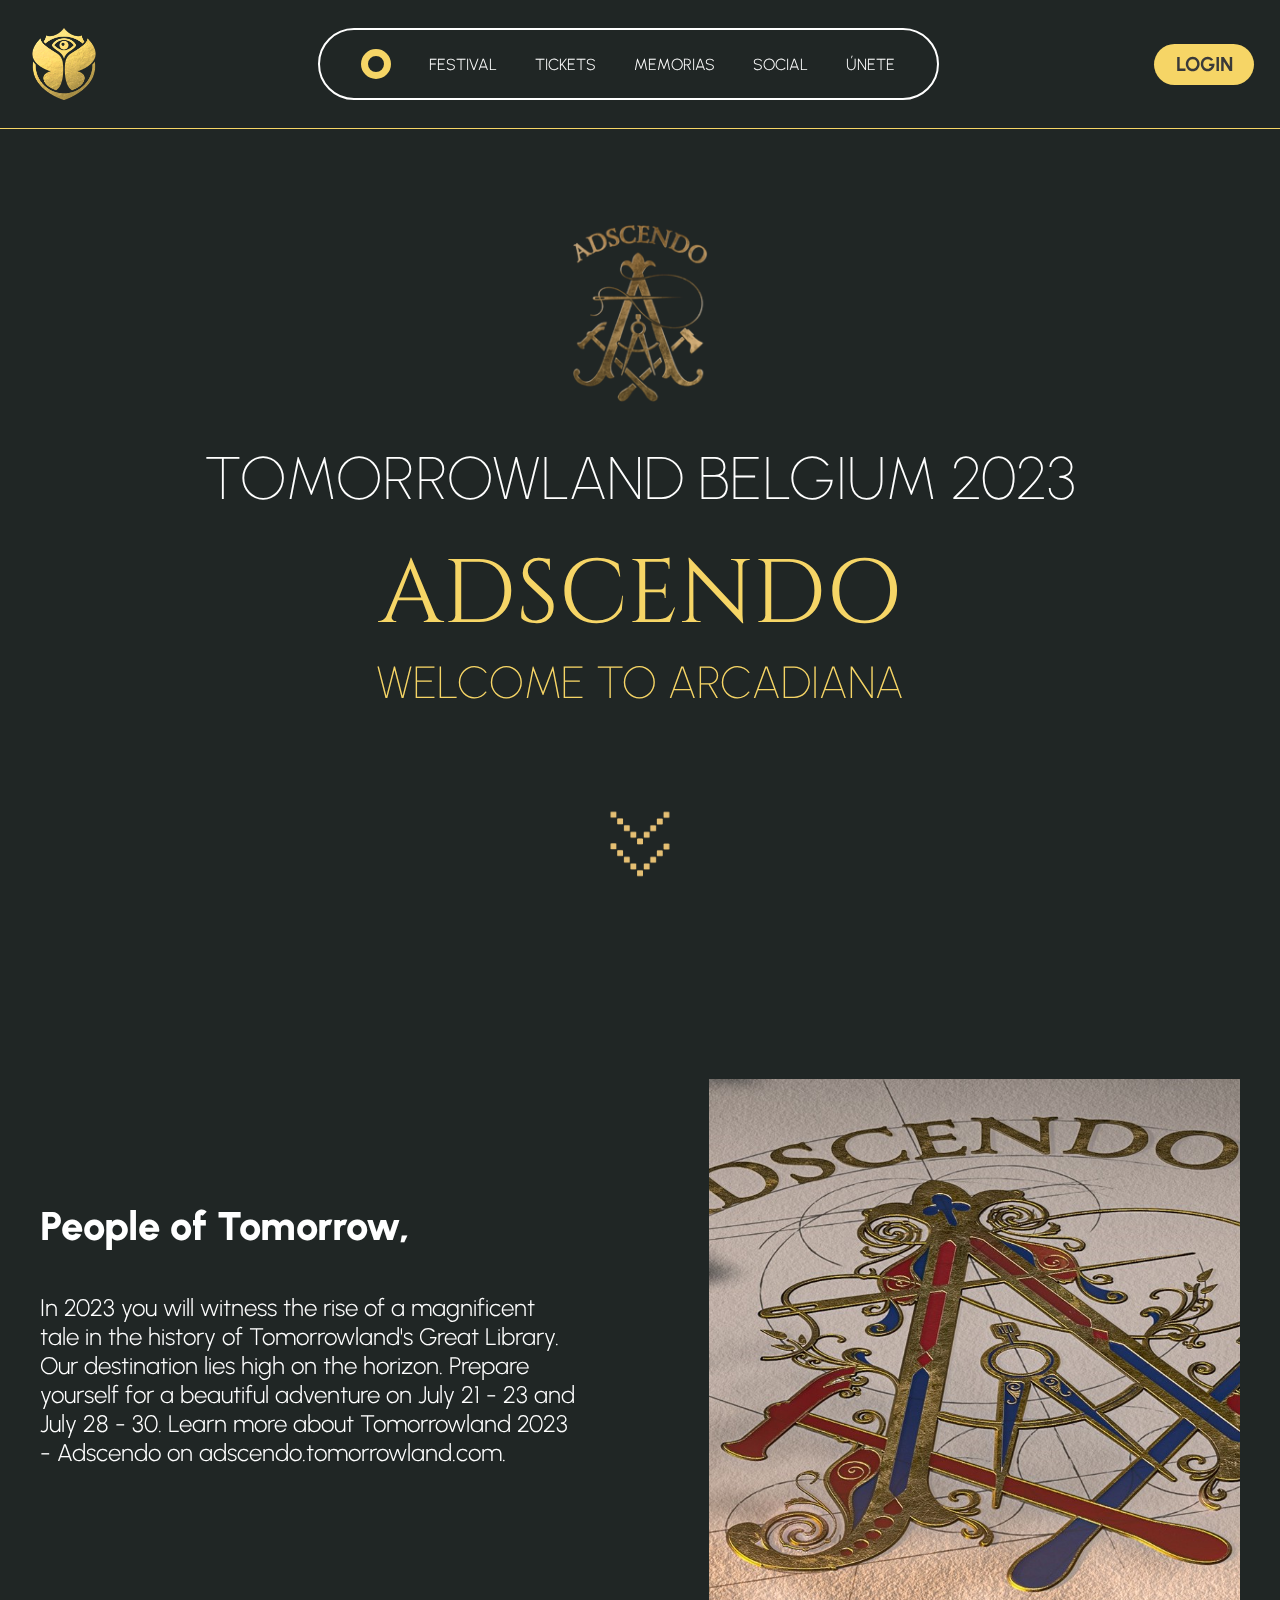
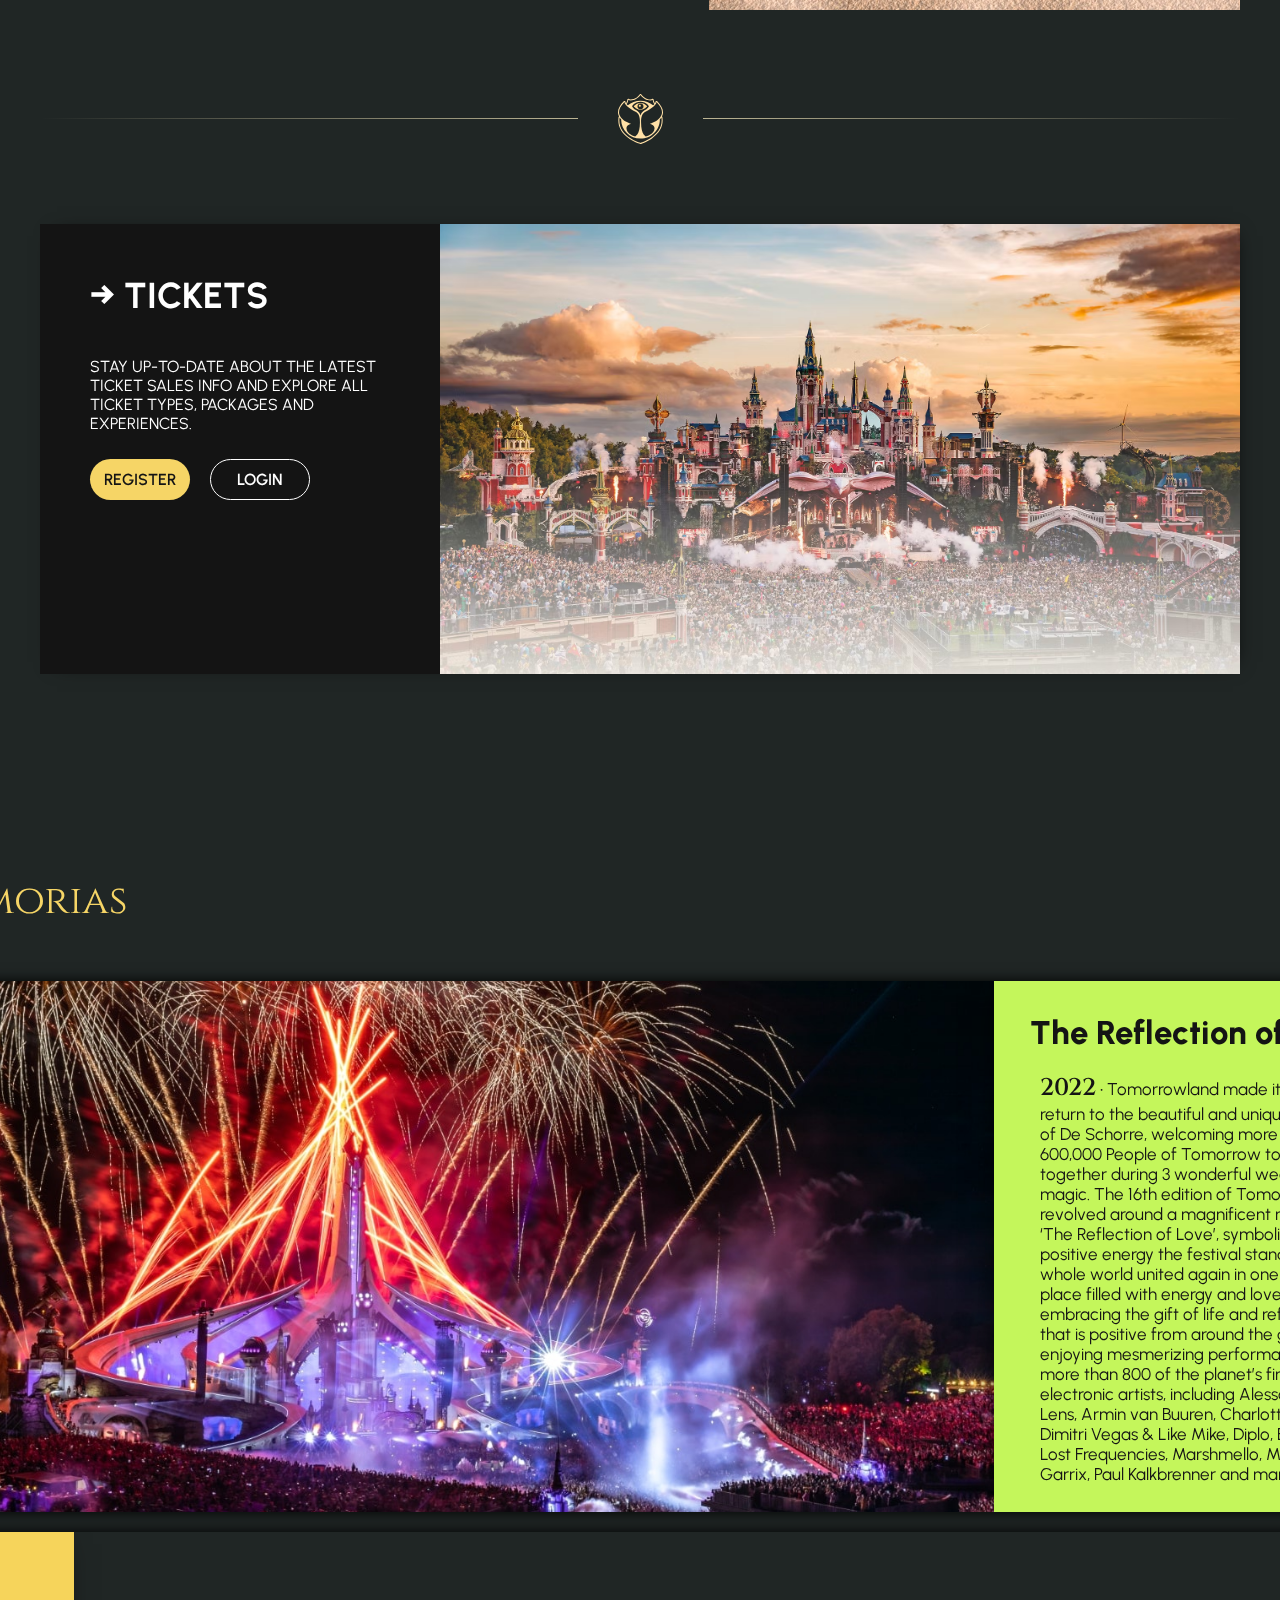
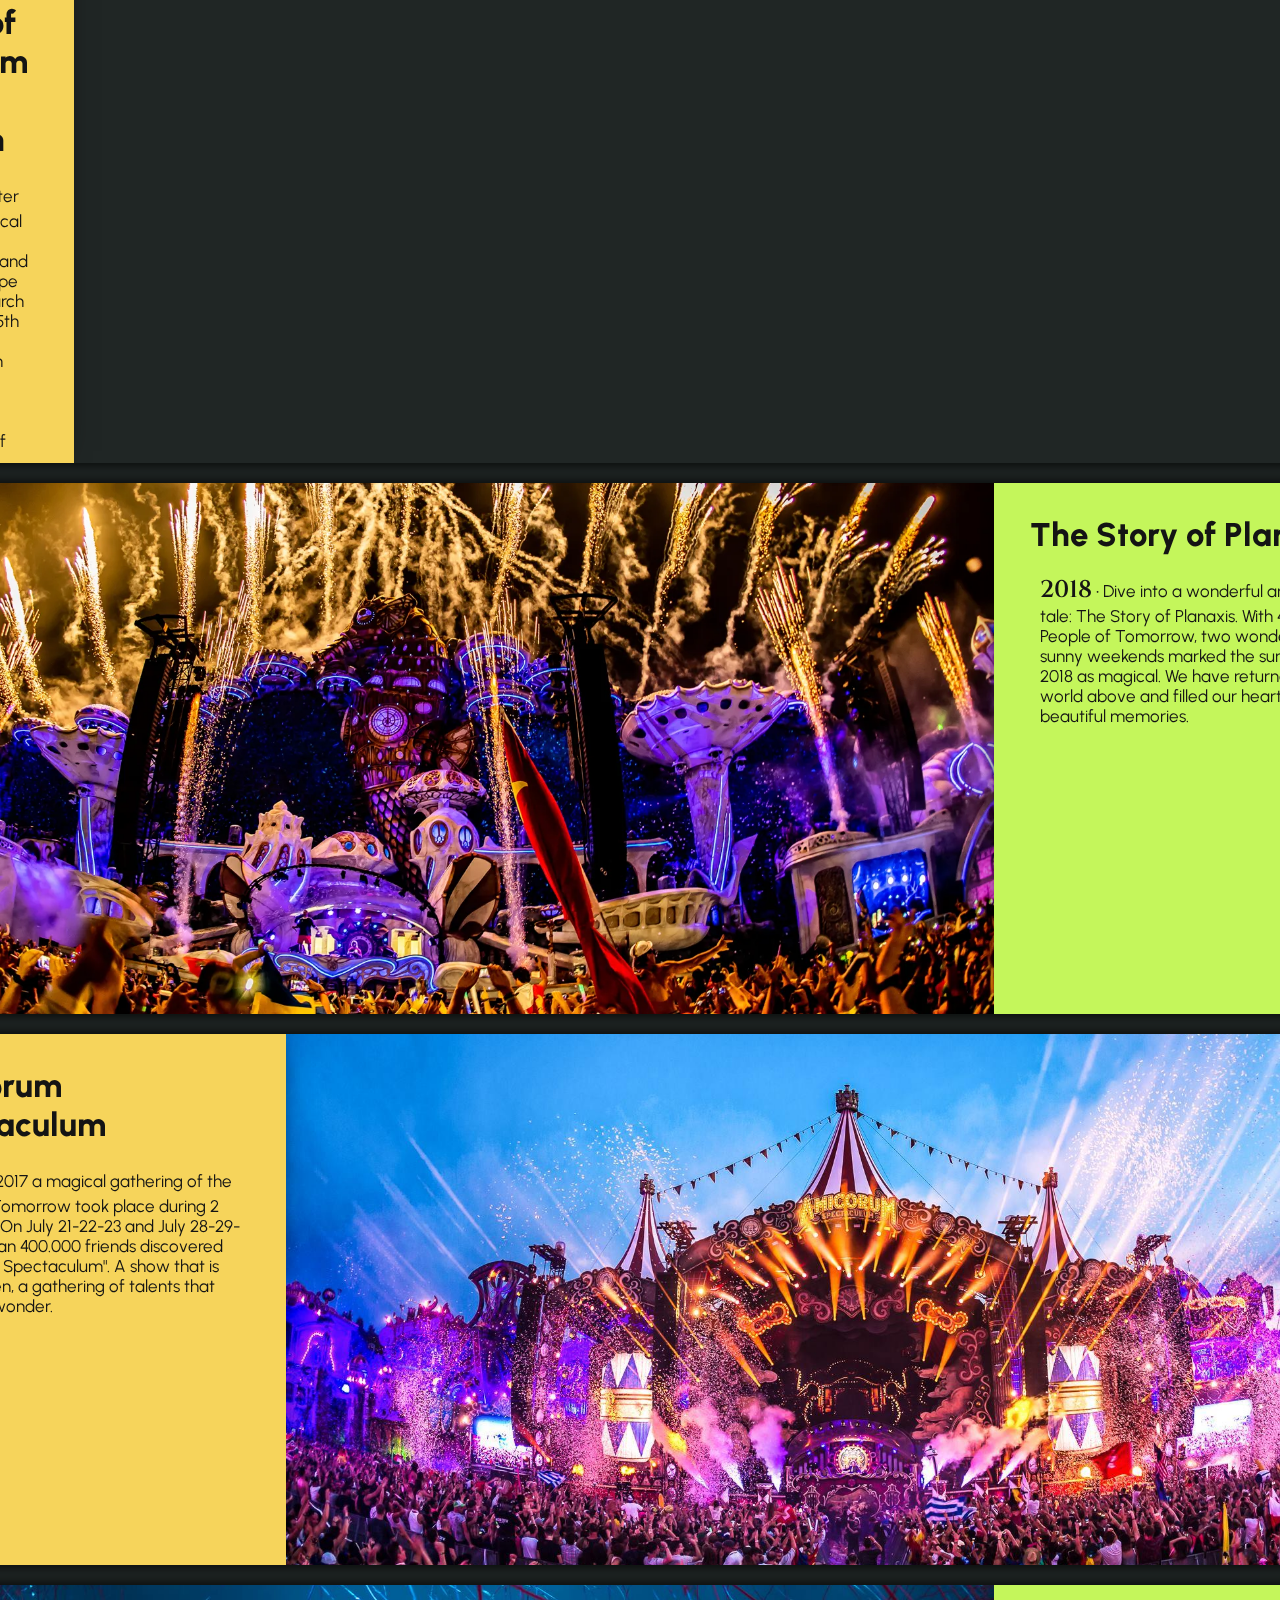
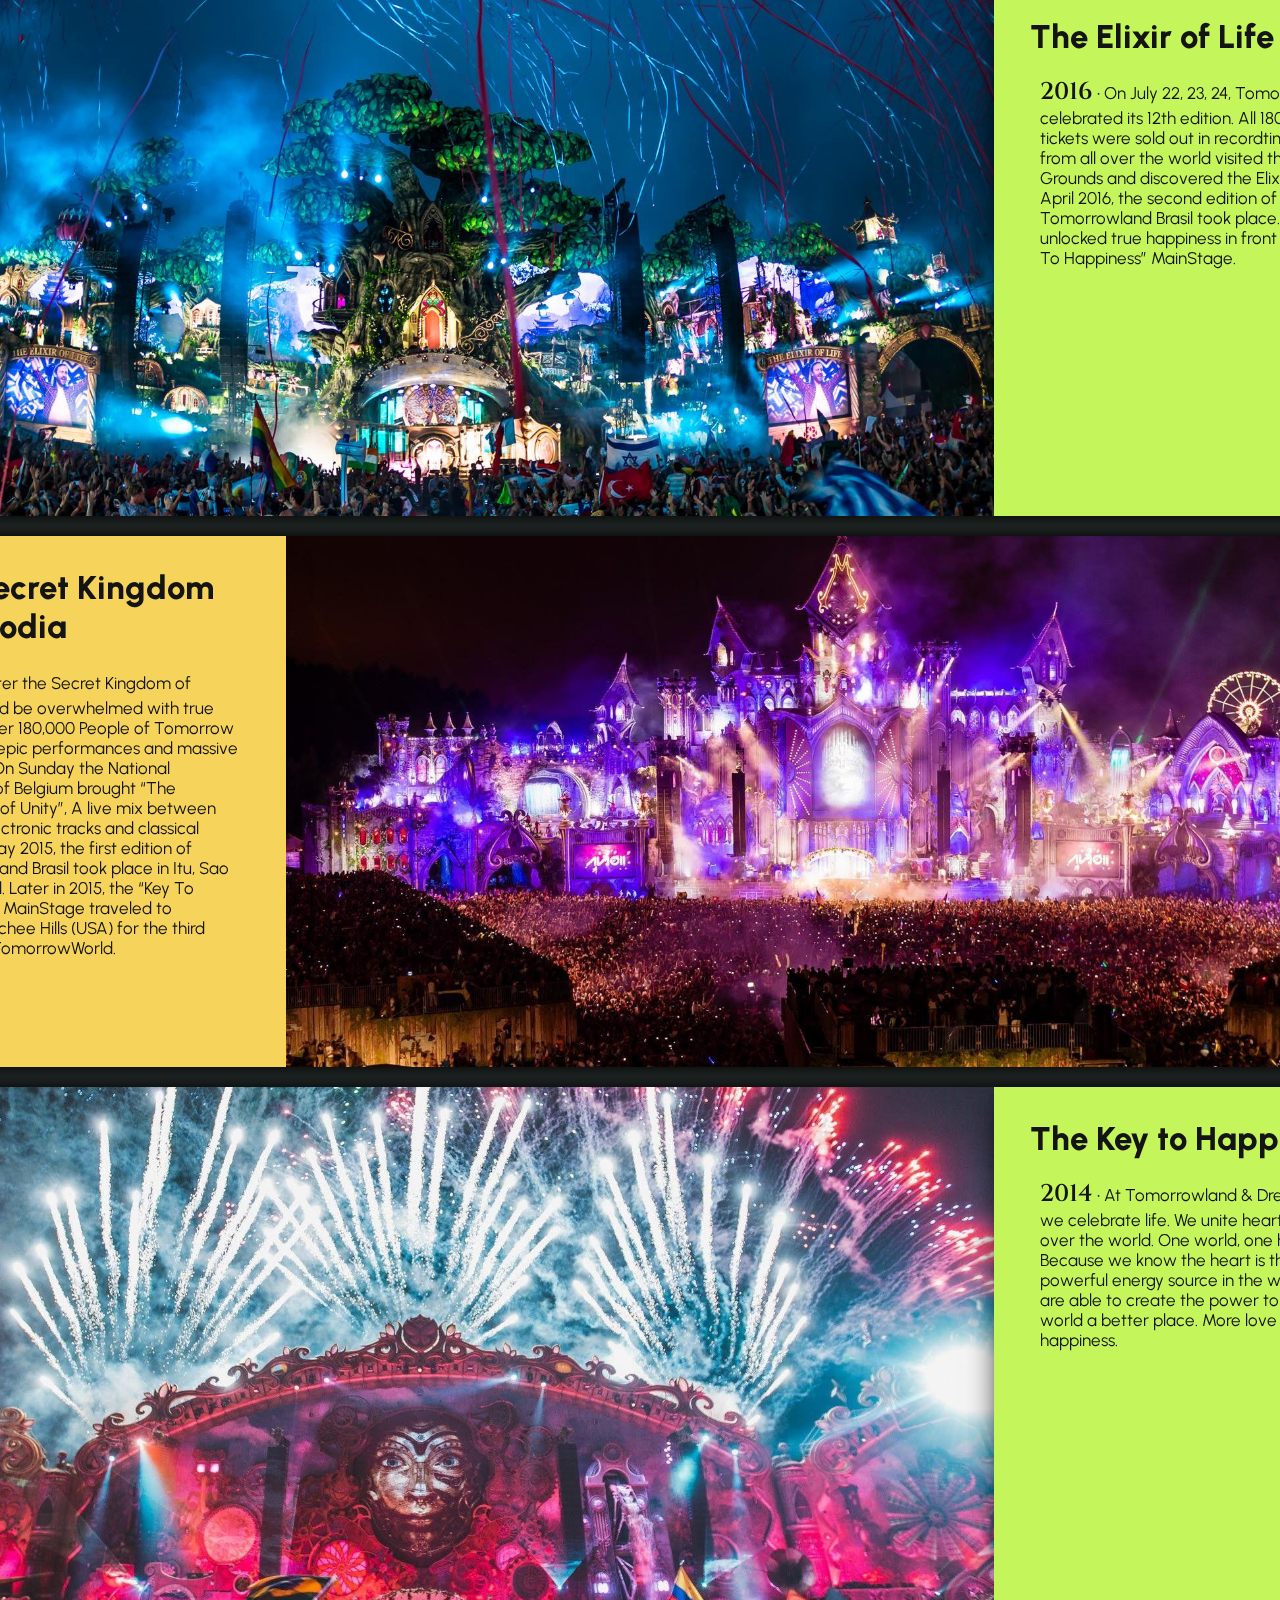
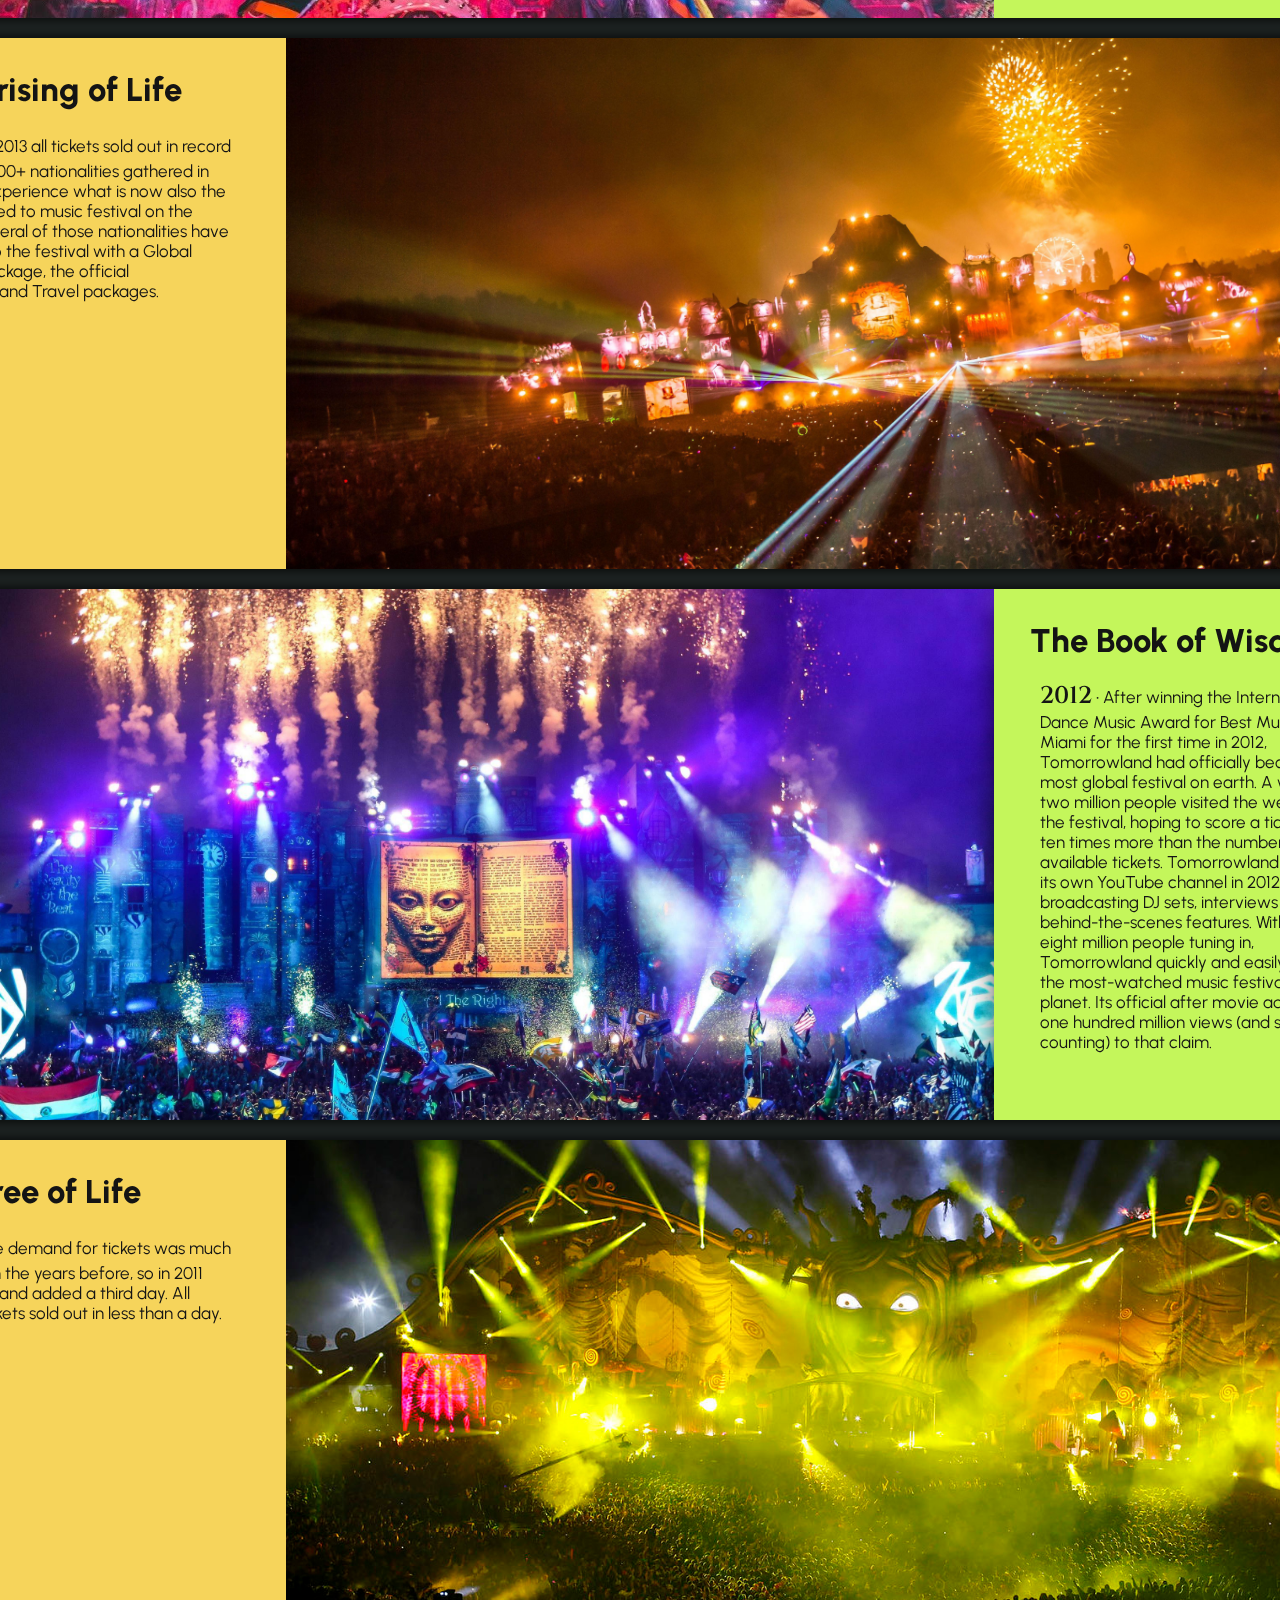
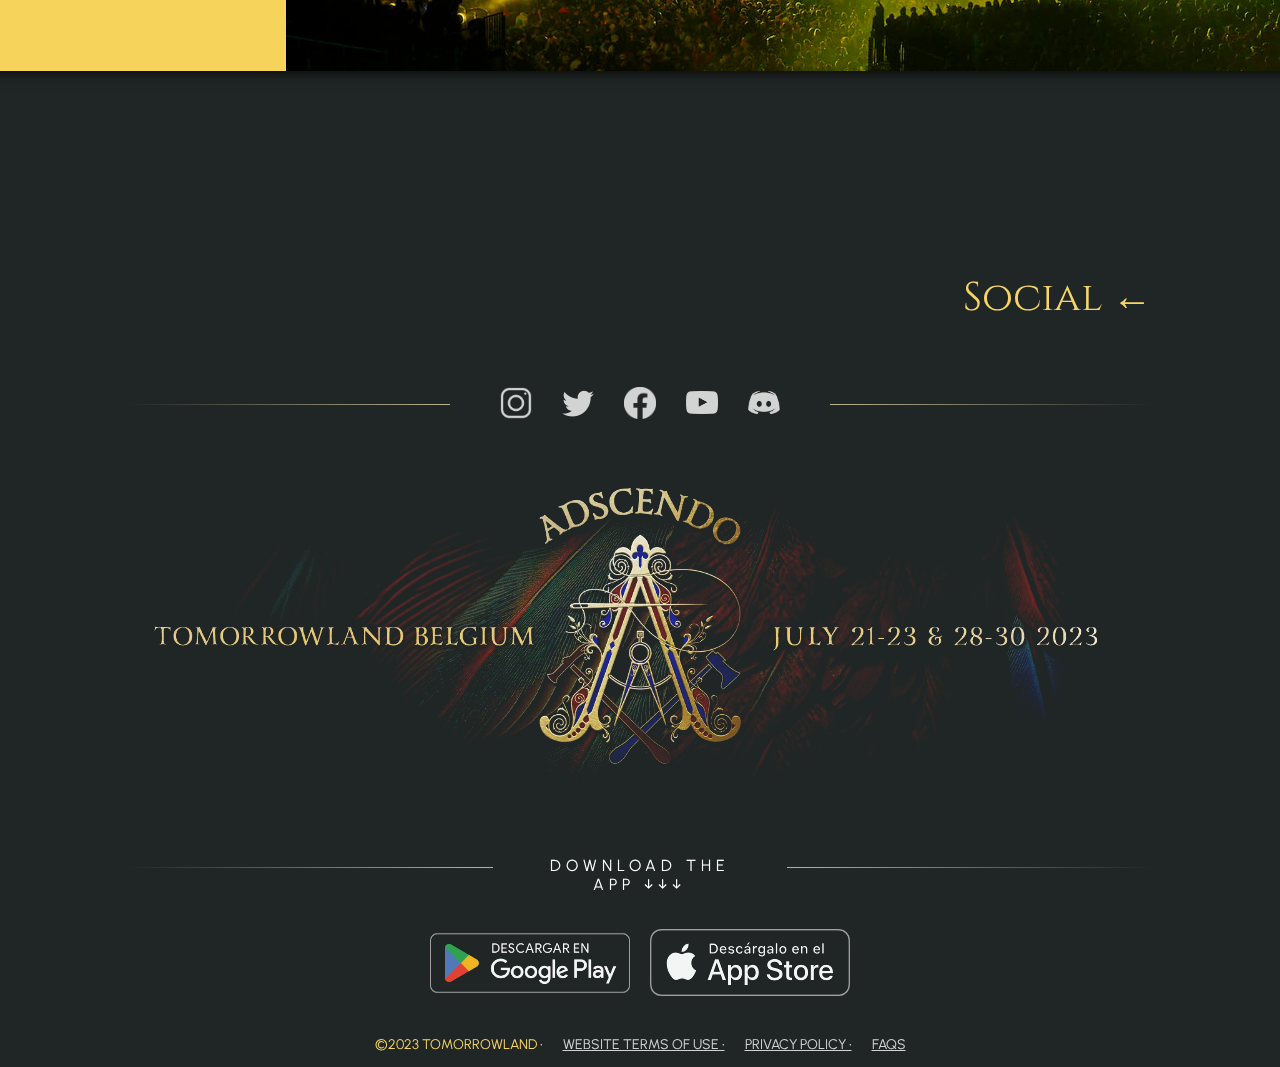
==== commit cab36ec7: "Register" ====
--- a/index.html
+++ b/index.html
@@ -5,6 +5,10 @@
     <meta name="viewport" content="width=device-width, initial-scale=1.0" />
     <link rel="stylesheet" href="style.css" />
     <title>Tomorrowland</title>
+    <link
+      rel="shortcut icon"
+      href="./Img/TML_LOGO_2016_VECTOR_FULL-WHITE.svg"
+    />
   </head>
   <body>
     <header>
@@ -31,8 +35,8 @@
             />
           </svg> -->
           <div class="circulo"><a href="#"></a></div>
-          <li class=""><a href="#">FESTIVAL</a></li>
-          <li class=""><a href="#">TICKETS</a></li>
+          <li class=""><a href="#about">FESTIVAL</a></li>
+          <li class=""><a href="#TICKETS">TICKETS</a></li>
           <li class=""><a href="#MEMORIAS">MEMORIAS</a></li>
           <li class=""><a href="#SOCIAL">SOCIAL</a></li>
           <li class=""><a href="#">ÚNETE</a></li>
@@ -71,6 +75,30 @@
       </div>
     </section>
 
+    <section id="TICKETS">
+      <div class="download-container">
+        <div class="line line-left"></div>
+        <img src="./Img/TML_LOGO_2016_VECTOR_FULL-WHITE.svg" alt="" />
+        <div class="line line-right"></div>
+      </div>
+      <div class="tickets-container">
+        <div class="tickets">
+          <h2>→ TICKETS</h2>
+          <p>
+            STAY UP-TO-DATE ABOUT THE LATEST TICKET SALES INFO AND EXPLORE ALL
+            TICKET TYPES, PACKAGES AND EXPERIENCES.
+          </p>
+          <div class="tickets-reglog">
+            <a href="#">Register</a>
+            <a href="#">Login</a>
+          </div>
+        </div>
+        <div class="tickets-background">
+          <img src="./Img/Tickets.avif" alt="" />
+        </div>
+      </div>
+    </section>
+
     <section id="MEMORIAS">
       <h2>→ Memorias</h2>
 
--- a/style.css
+++ b/style.css
@@ -455,3 +455,79 @@
   color: #fff;
   opacity: 80%;
 }
+
+.tickets-reglog {
+  display: flex;
+  text-align: center;
+  gap: 20px;
+}
+
+.tickets-reglog a {
+  color: var(--fuente);
+  font-weight: 600;
+  text-decoration: none;
+  width: 100px;
+  height: 41px;
+  border-radius: 37px;
+  background: var(--secondary);
+  display: flex;
+  align-items: center;
+  text-align: center;
+  justify-content: center;
+  text-transform: uppercase;
+  -webkit-border-radius: 37px;
+  -moz-border-radius: 37px;
+  -ms-border-radius: 37px;
+  -o-border-radius: 37px;
+}
+
+.tickets-reglog a:nth-child(2) {
+  border-style: solid;
+  background: none;
+  color: #fff;
+  border-width: 1px;
+}
+
+#TICKETS {
+  margin-top: 80px;
+}
+
+.tickets-container {
+  display: flex;
+  color: #fff;
+  /* flex-direction: column; */
+  background-color: #141414;
+  margin-top: 80px;
+  box-shadow: 5px 0px 20px -12px #000;
+}
+
+.tickets {
+  padding: 50px;
+  display: flex;
+  flex-direction: column;
+  gap: 10px;
+}
+
+.tickets h2 {
+  font-size: 36px;
+}
+
+.tickets p {
+  max-width: 300px;
+}
+
+.tickets-background {
+  background-color: #202625;
+  align-items: center;
+  display: flex;
+  max-height: 450px;
+  overflow: hidden;
+}
+
+.tickets-background img {
+  width: 800px;
+}
+
+.download-container img {
+  width: 45px;
+}
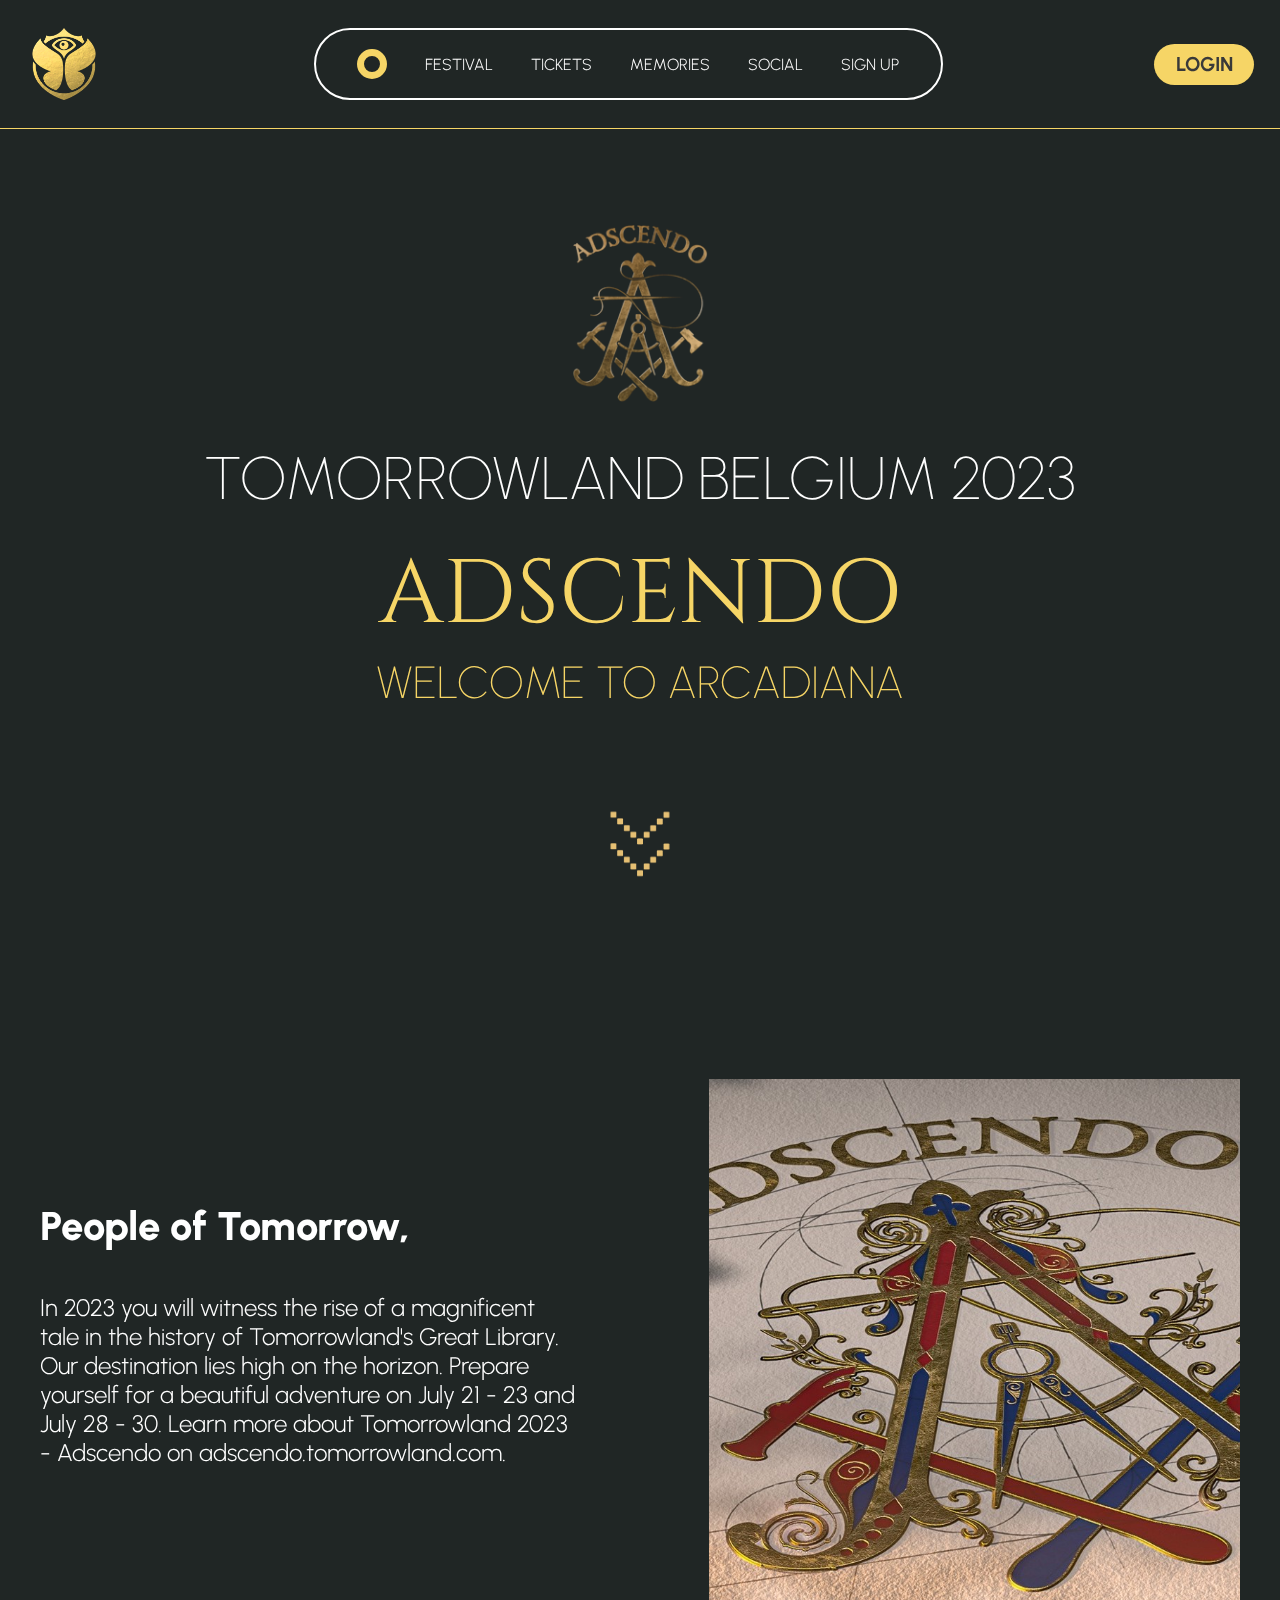
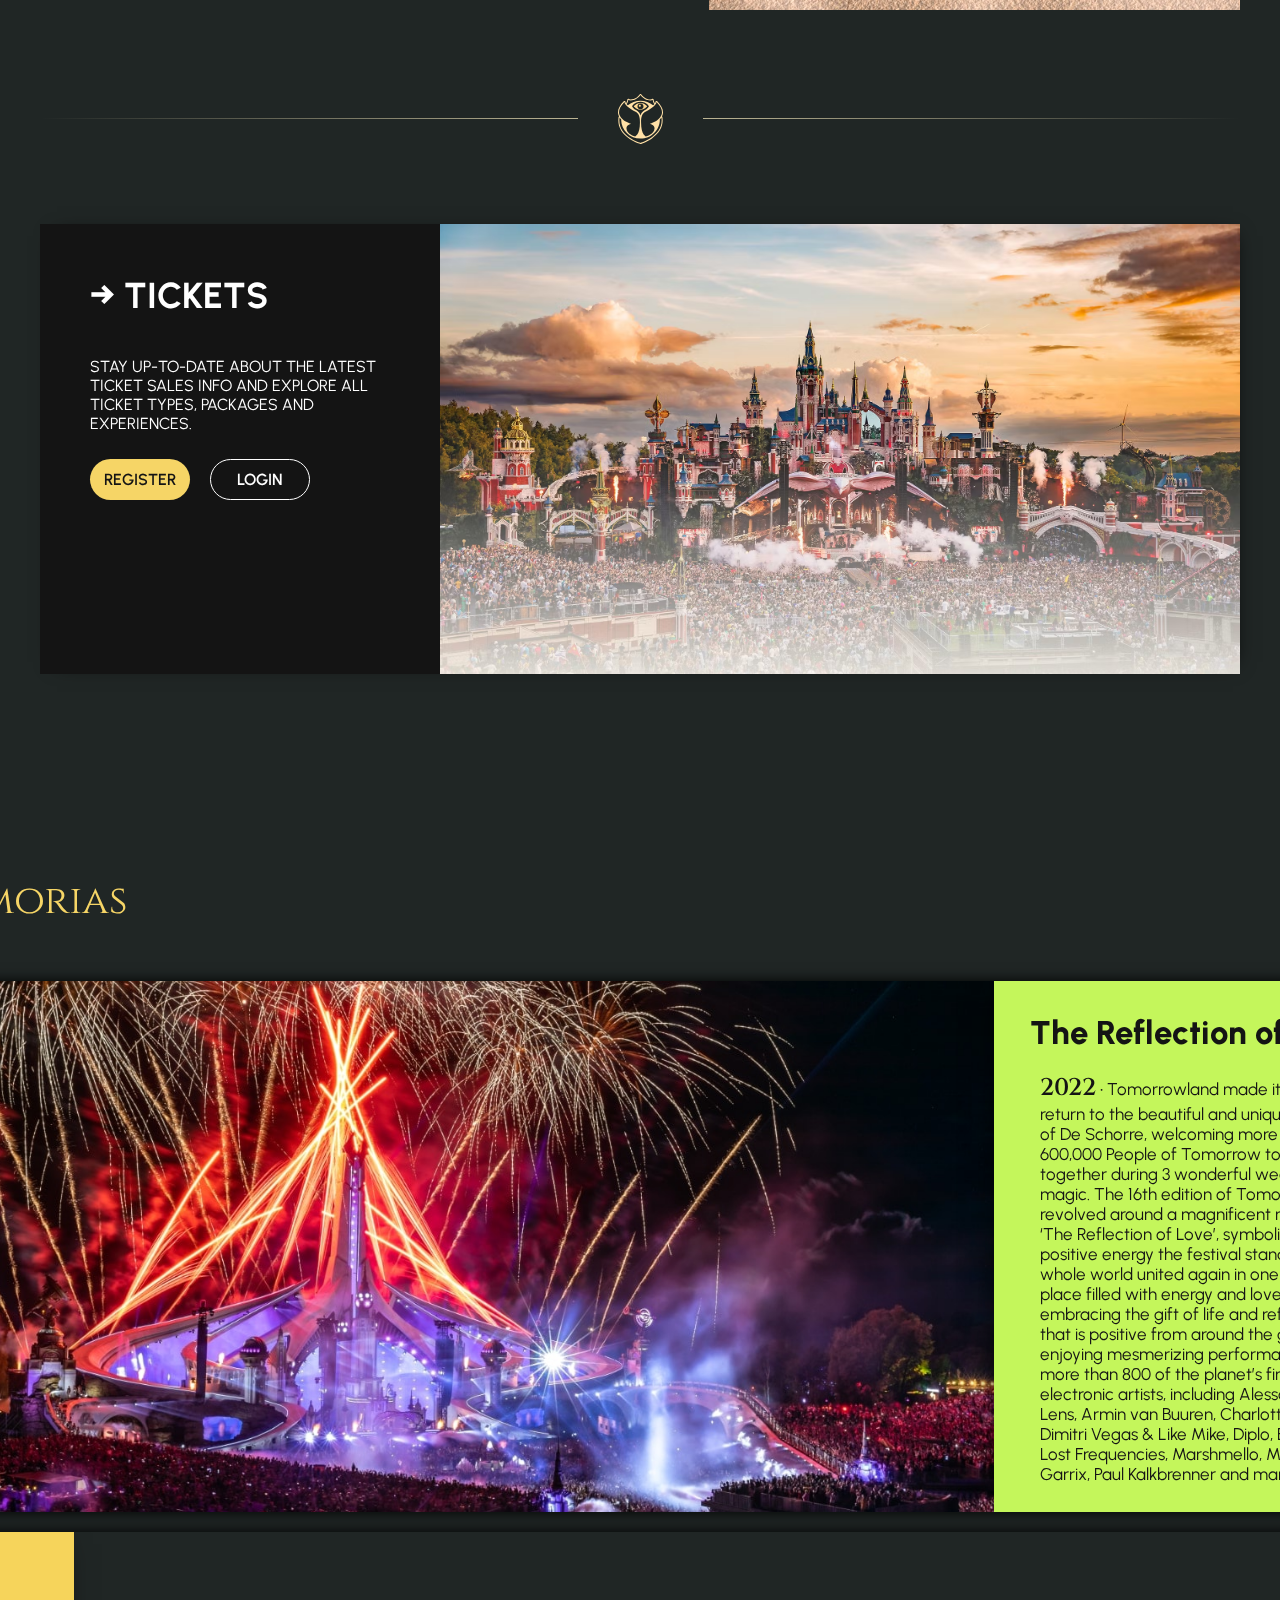
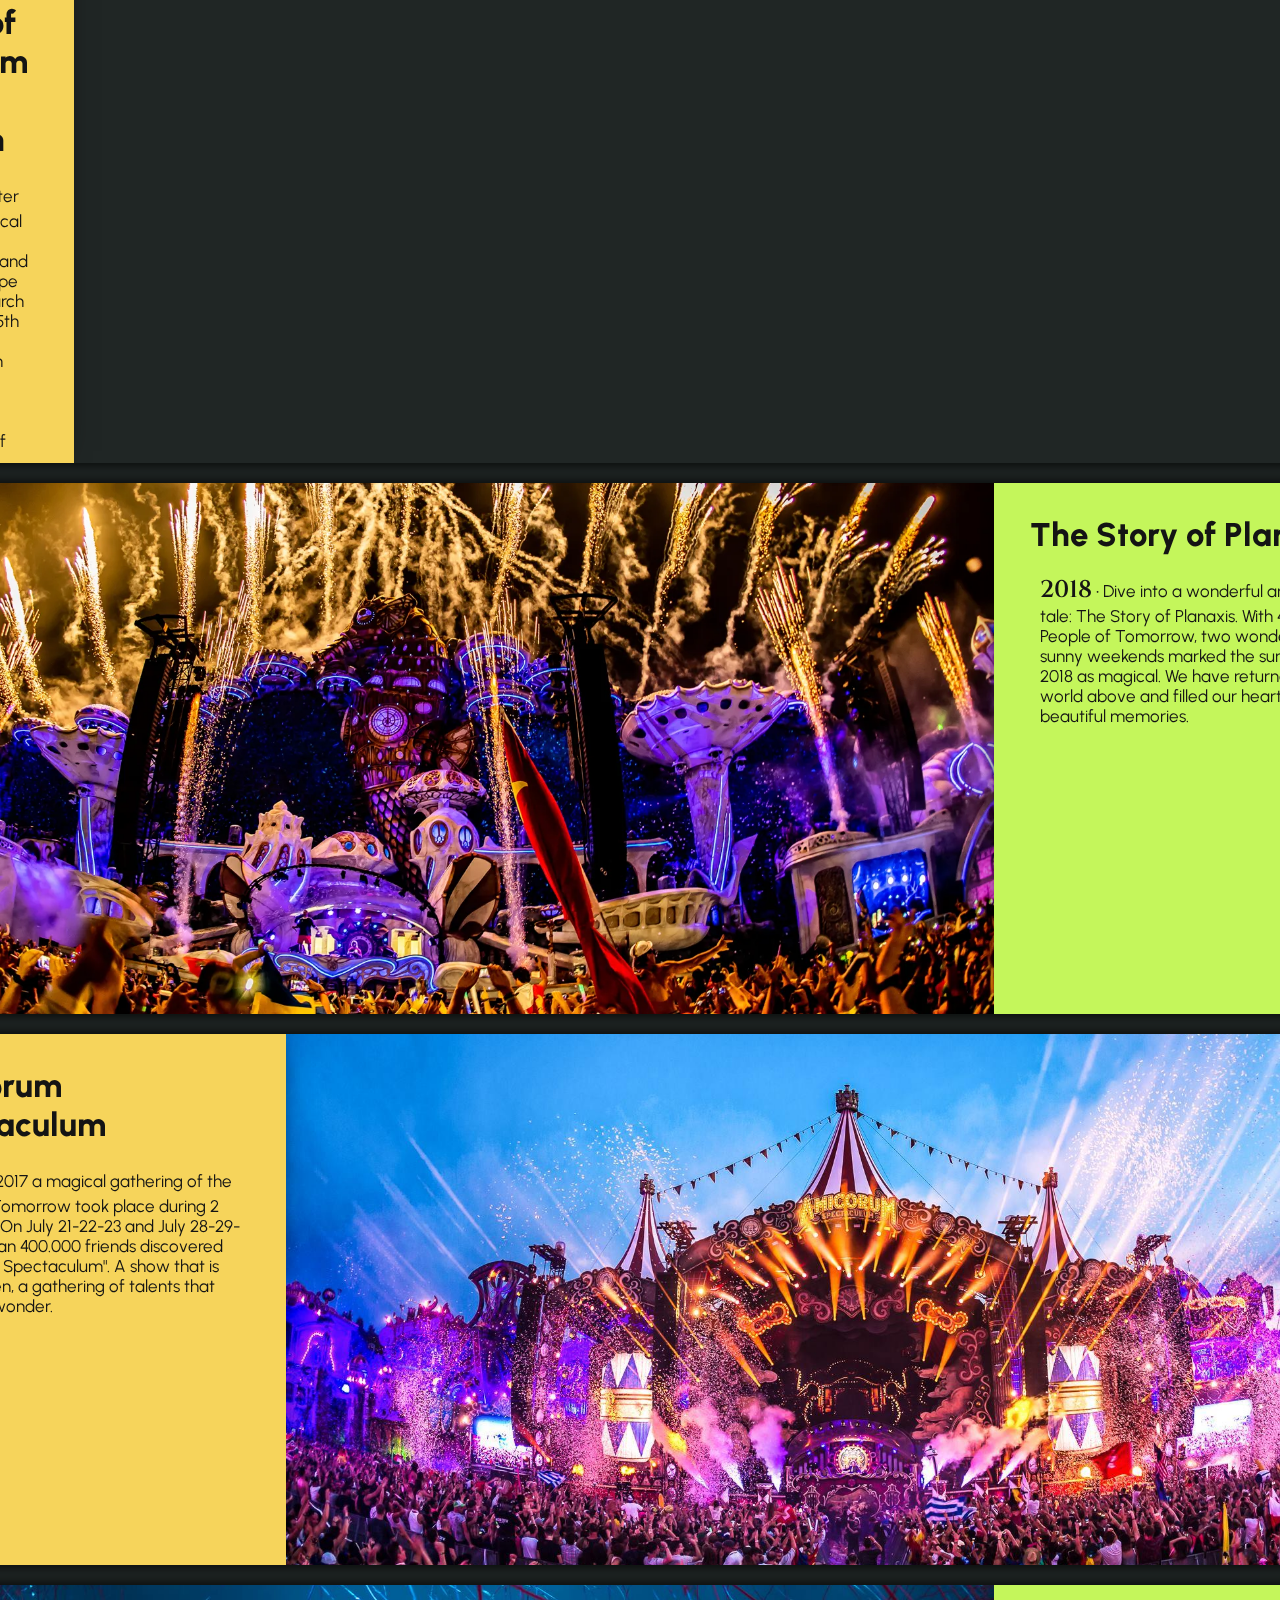
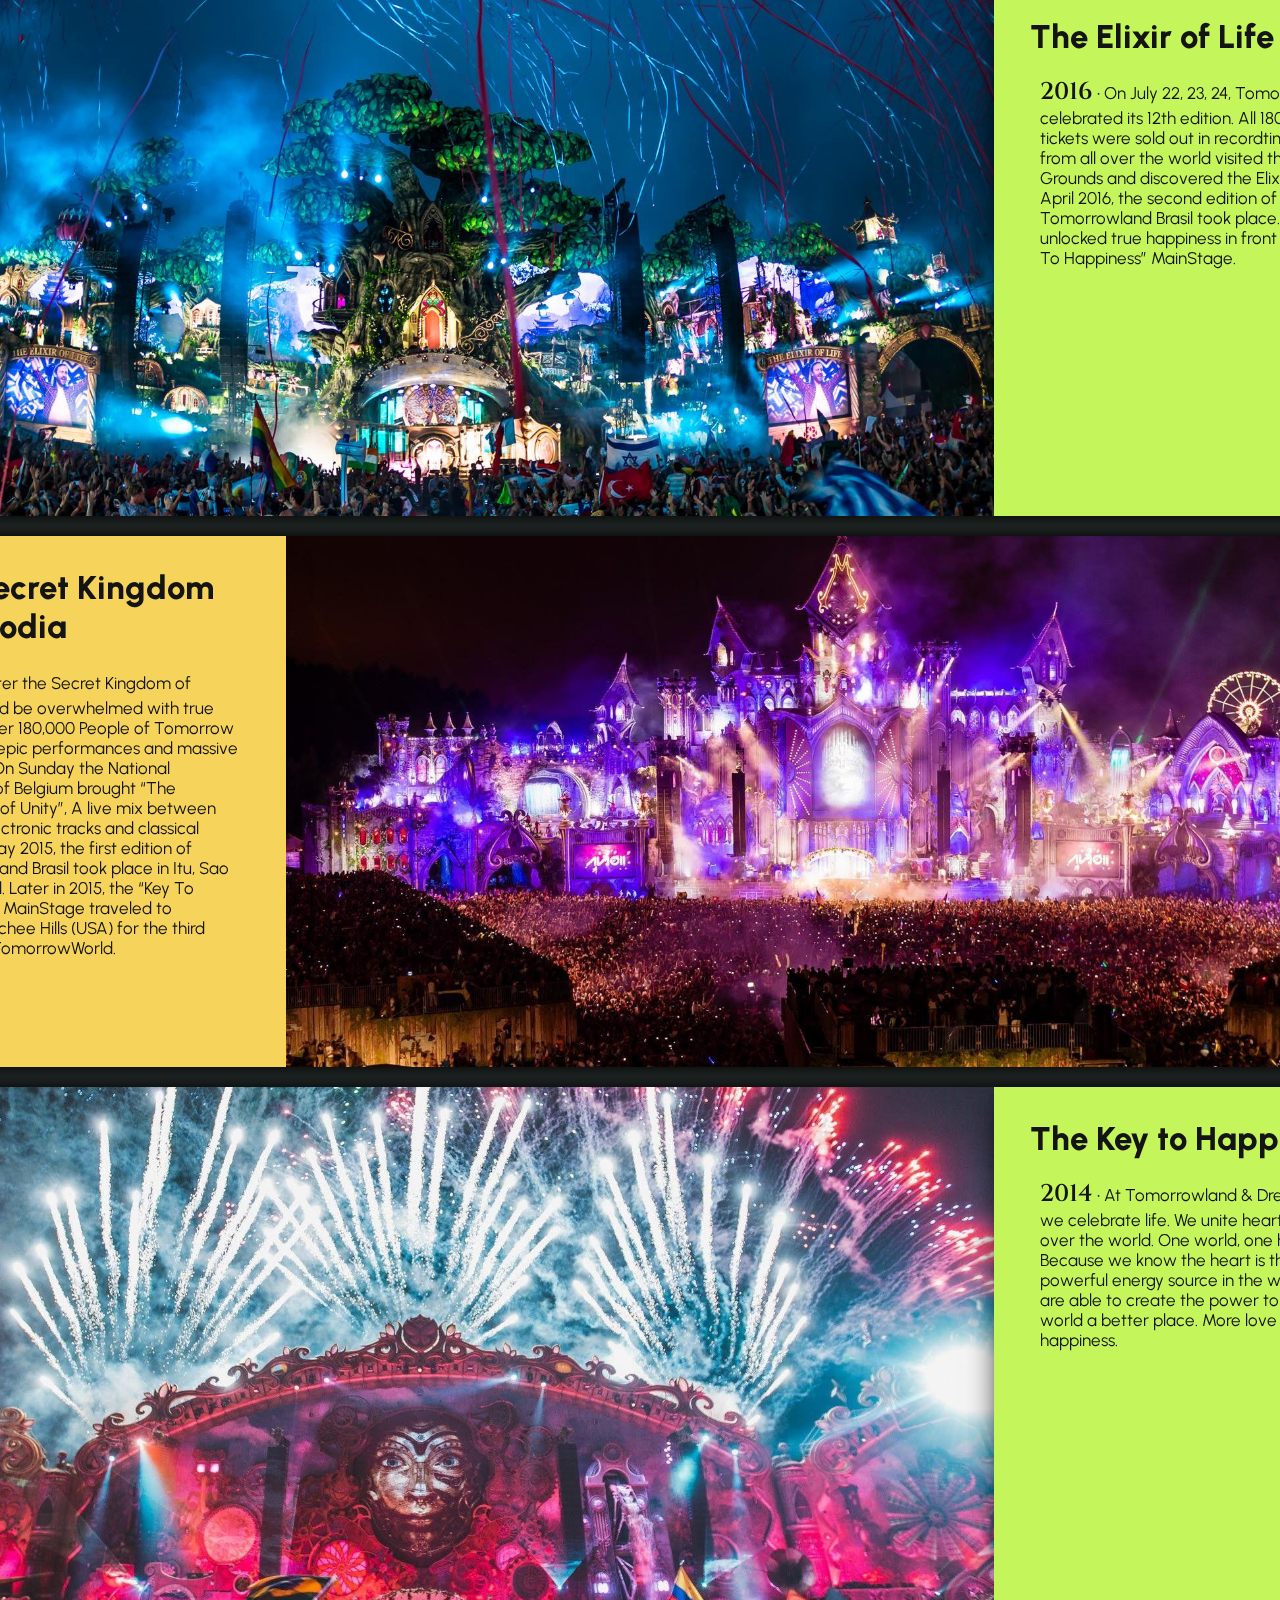
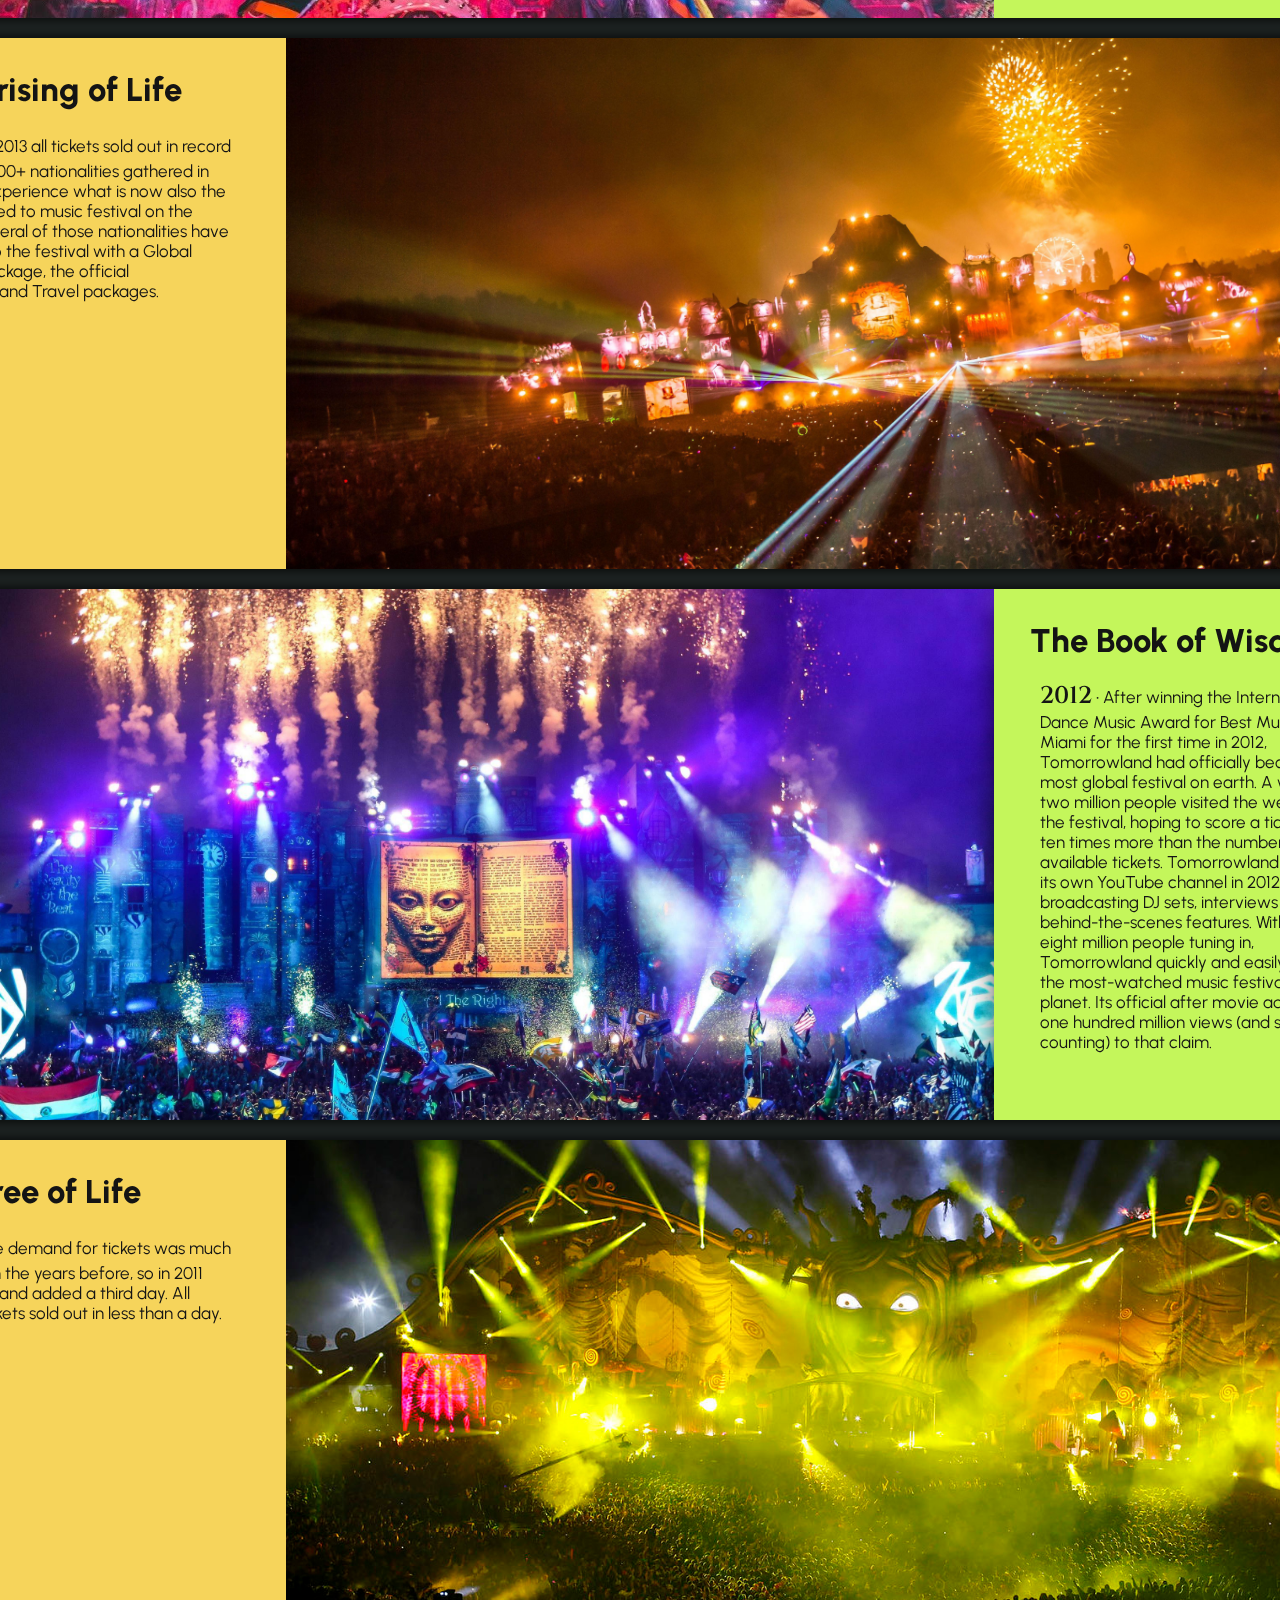
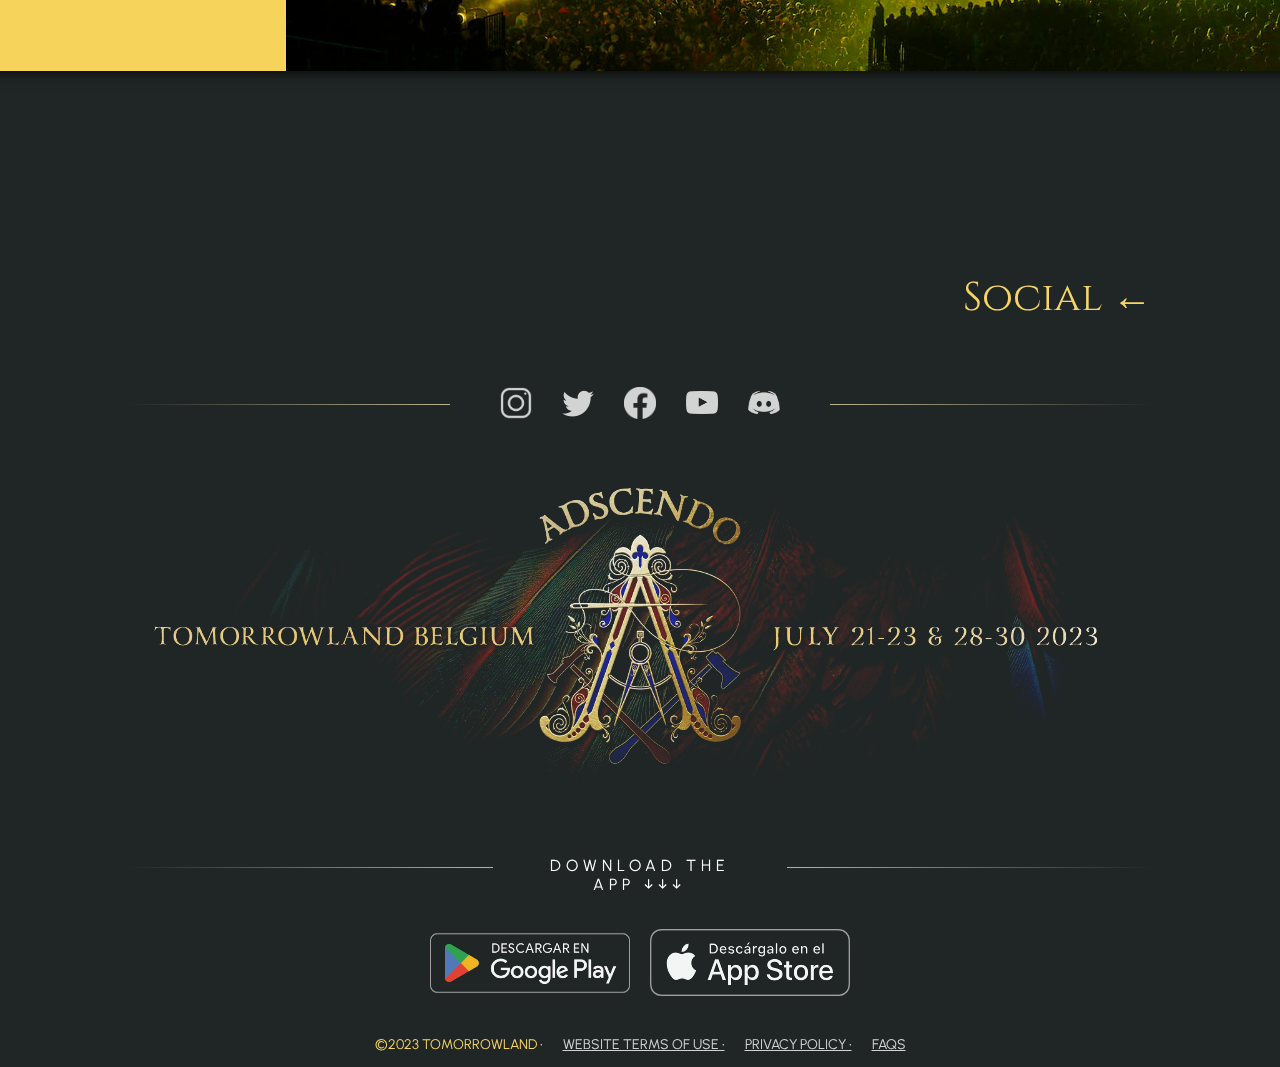
==== commit fbae8840: "Mediaqueries" ====
--- a/index.html
+++ b/index.html
@@ -4,6 +4,11 @@
     <meta charset="UTF-8" />
     <meta name="viewport" content="width=device-width, initial-scale=1.0" />
     <link rel="stylesheet" href="style.css" />
+    <link rel="stylesheet" href="mediaqueries.css" />
+    <link
+      rel="stylesheet"
+      href="https://cdnjs.cloudflare.com/ajax/libs/font-awesome/6.4.2/css/all.min.css"
+    />
     <title>Tomorrowland</title>
     <link
       rel="shortcut icon"
@@ -37,11 +42,11 @@
           <div class="circulo"><a href="#"></a></div>
           <li class=""><a href="#about">FESTIVAL</a></li>
           <li class=""><a href="#TICKETS">TICKETS</a></li>
-          <li class=""><a href="#MEMORIAS">MEMORIAS</a></li>
+          <li class=""><a href="#MEMORIAS">MEMORIES</a></li>
           <li class=""><a href="#SOCIAL">SOCIAL</a></li>
-          <li class=""><a href="#">ÚNETE</a></li>
+          <li class=""><a href="register.html">SIGN UP</a></li>
         </ul>
-        <div class="loginbutton"><a href="#">LOGIN</a></div>
+        <div class="loginbutton"><a href="login.html">LOGIN</a></div>
       </nav>
     </header>
   </body>
@@ -89,8 +94,8 @@
             TICKET TYPES, PACKAGES AND EXPERIENCES.
           </p>
           <div class="tickets-reglog">
-            <a href="#">Register</a>
-            <a href="#">Login</a>
+            <a href="register.html">Register</a>
+            <a href="login.html">Login</a>
           </div>
         </div>
         <div class="tickets-background">
--- a/mediaqueries.css
+++ b/mediaqueries.css
@@ -0,0 +1,108 @@
+@media (max-width: 992px) {
+  .hero-info {
+    gap: 18px;
+  }
+
+  .herologo {
+    width: 130px;
+    padding: 20px;
+    mix-blend-mode: lighten;
+  }
+
+  .hero-info h1:nth-child(2) {
+    font-size: 46px;
+  }
+
+  .hero-info h1:nth-child(3) {
+    font-size: 70px;
+  }
+
+  .hero-info h1:nth-child(4) {
+    font-size: 36px;
+  }
+
+  #about {
+    max-width: 800px;
+  }
+
+  .about-info h2 {
+    font-size: 34px;
+    font-weight: 800;
+  }
+
+  .about-info p {
+    font-size: 20px;
+    font-weight: 300;
+    width: 80%;
+  }
+
+  .about-image img {
+    width: 400px;
+  }
+
+  #TICKETS {
+    max-width: 800px;
+  }
+
+  .tickets-background {
+    max-height: 400px;
+  }
+
+  .tickets-background img {
+    width: 700px;
+    position: relative;
+    right: 90px;
+  }
+
+  #MEMORIAS {
+    padding: 100px 0px;
+  }
+
+  .cards {
+    width: 800px;
+    height: 400px;
+  }
+
+  .cards img {
+    width: 600px;
+    height: 400px;
+    scale: 120%;
+    z-index: -1;
+    overflow: hidden;
+  }
+
+  #MEMORIAS .cards:nth-child(4) img {
+    position: relative;
+    bottom: 0px;
+  }
+
+  #MEMORIAS .cards:nth-child(6) img {
+    position: relative;
+    bottom: 40px;
+  }
+
+  #MEMORIAS .cards:nth-child(7) img {
+    position: relative;
+    top: 40px;
+  }
+
+  #MEMORIAS .cards:nth-child(8) img {
+    position: relative;
+    bottom: 16px;
+  }
+
+  .cards-info {
+    width: 500px;
+    gap: 10px;
+  }
+
+  .cards-info h3 {
+    font-size: 24px;
+    margin: 20px 26px 0px 26px;
+  }
+
+  .cards-info p {
+    font-size: 14px;
+    margin: 0px 30px 30px 30px;
+  }
+}
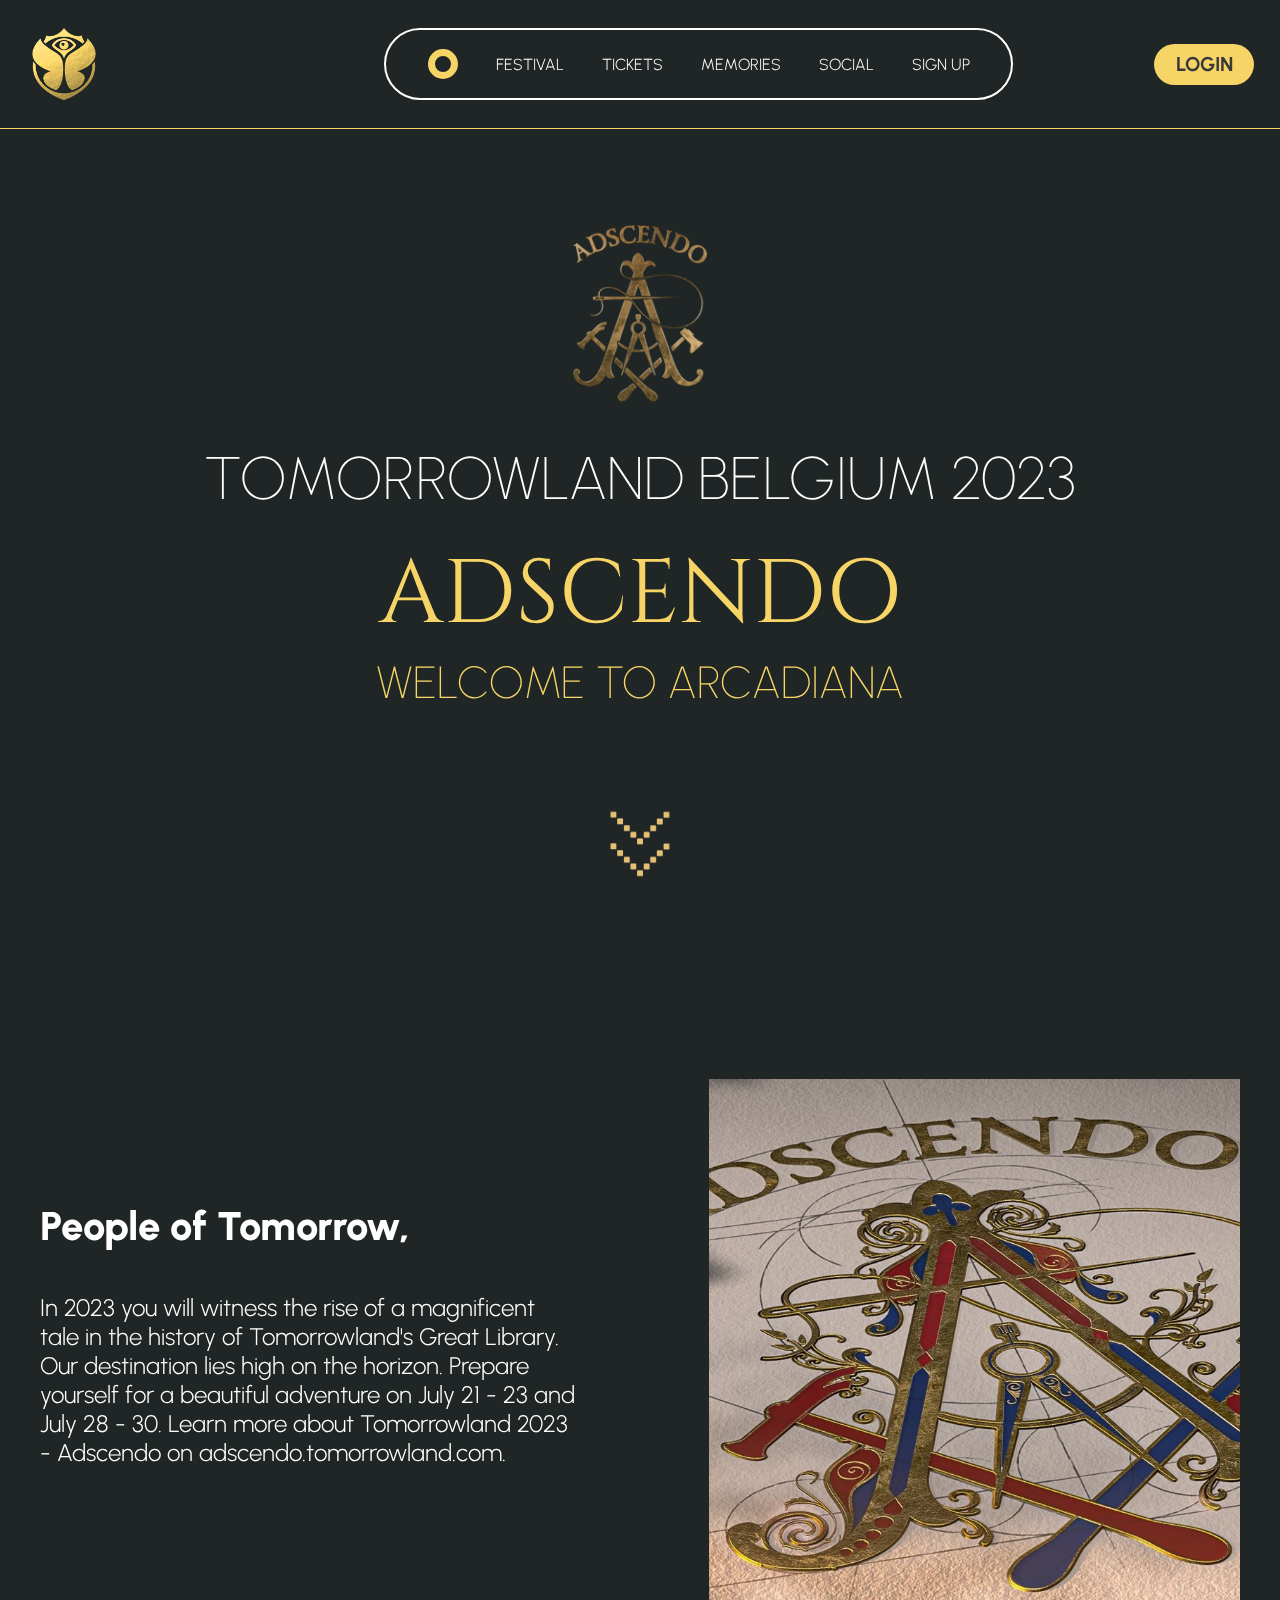
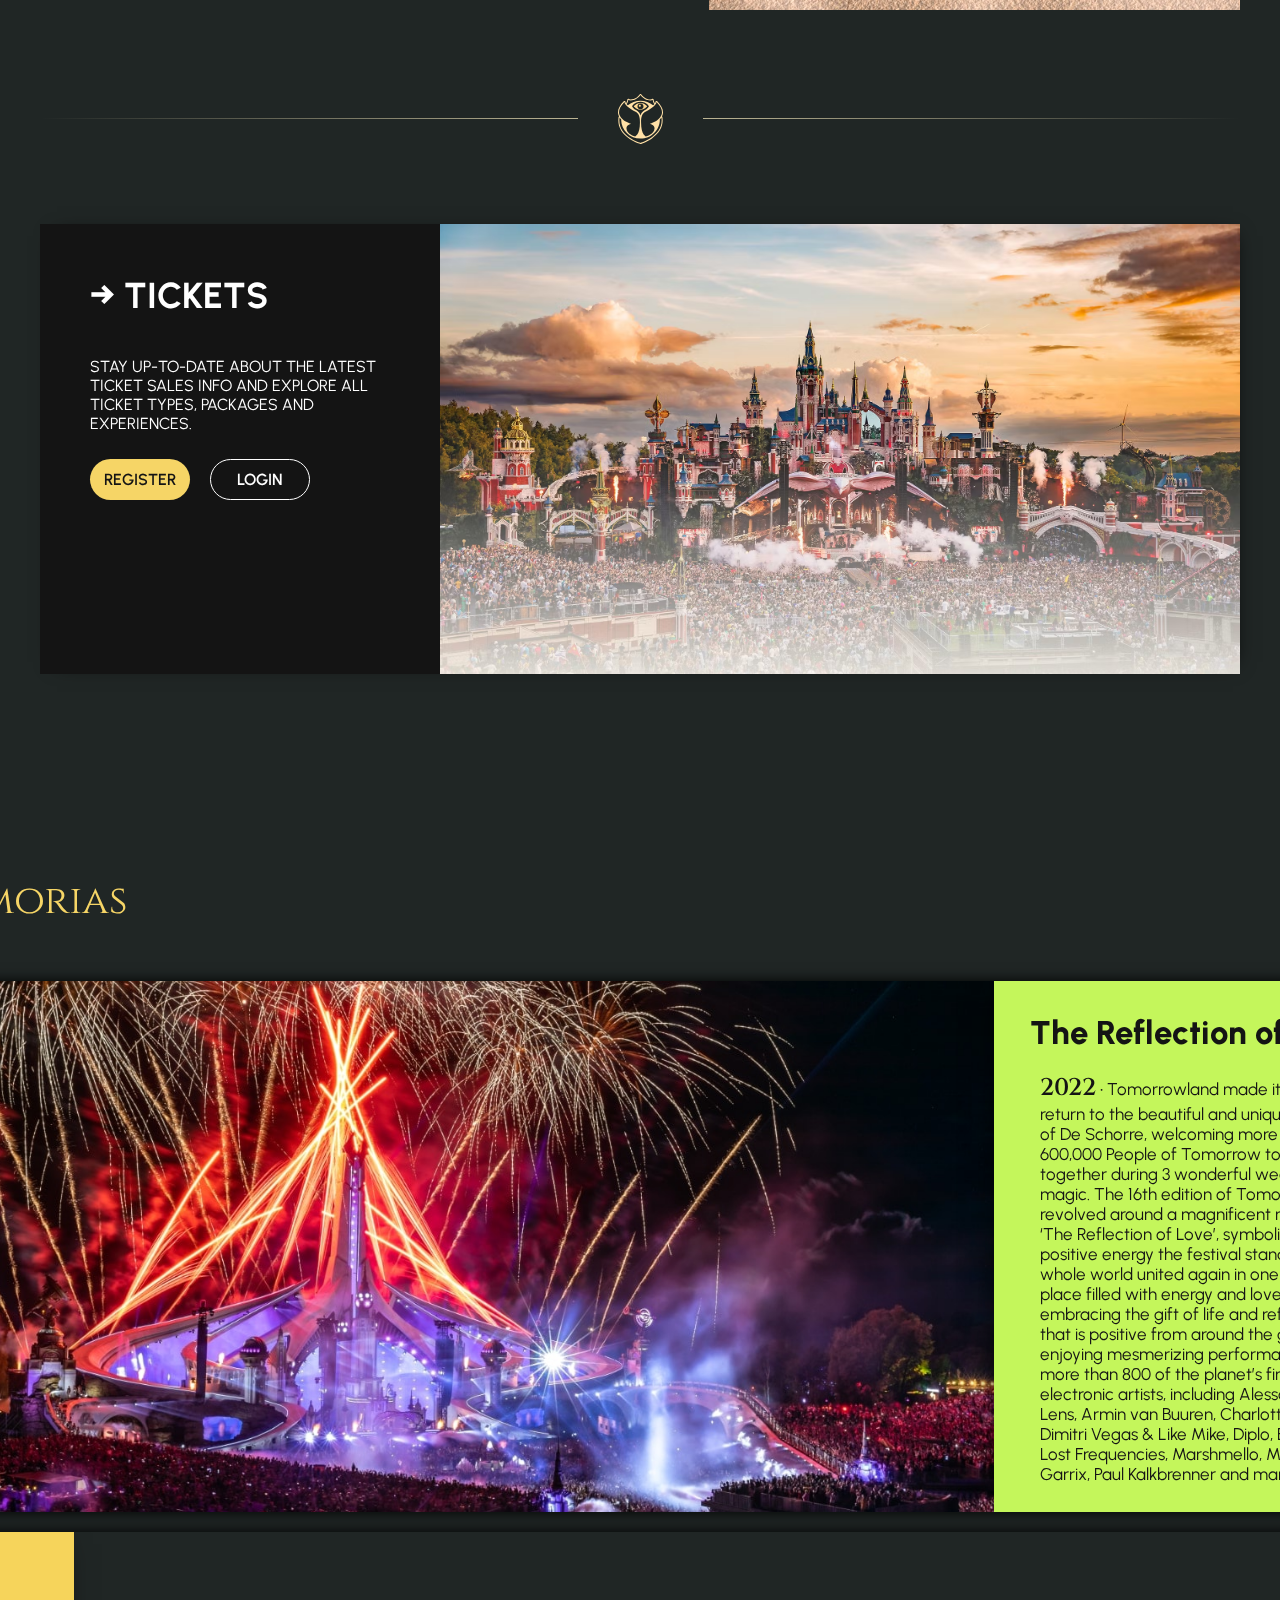
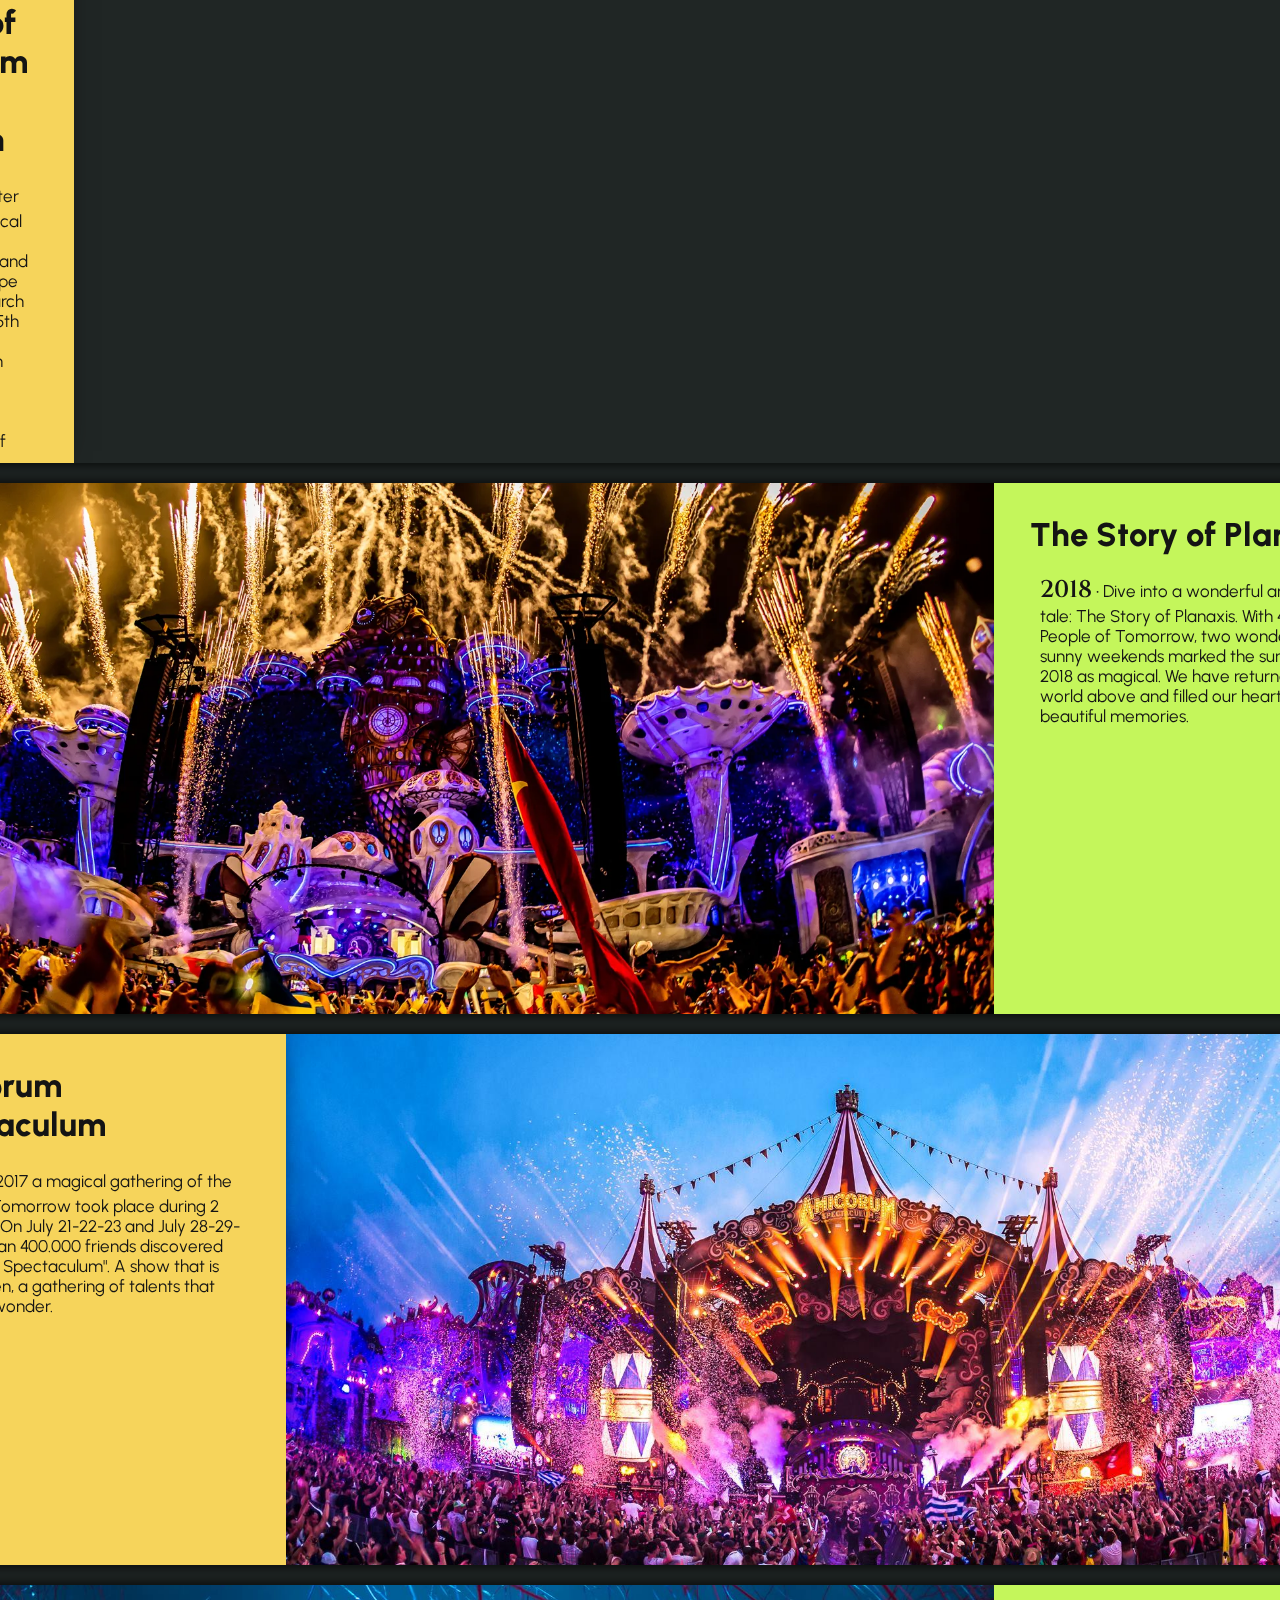
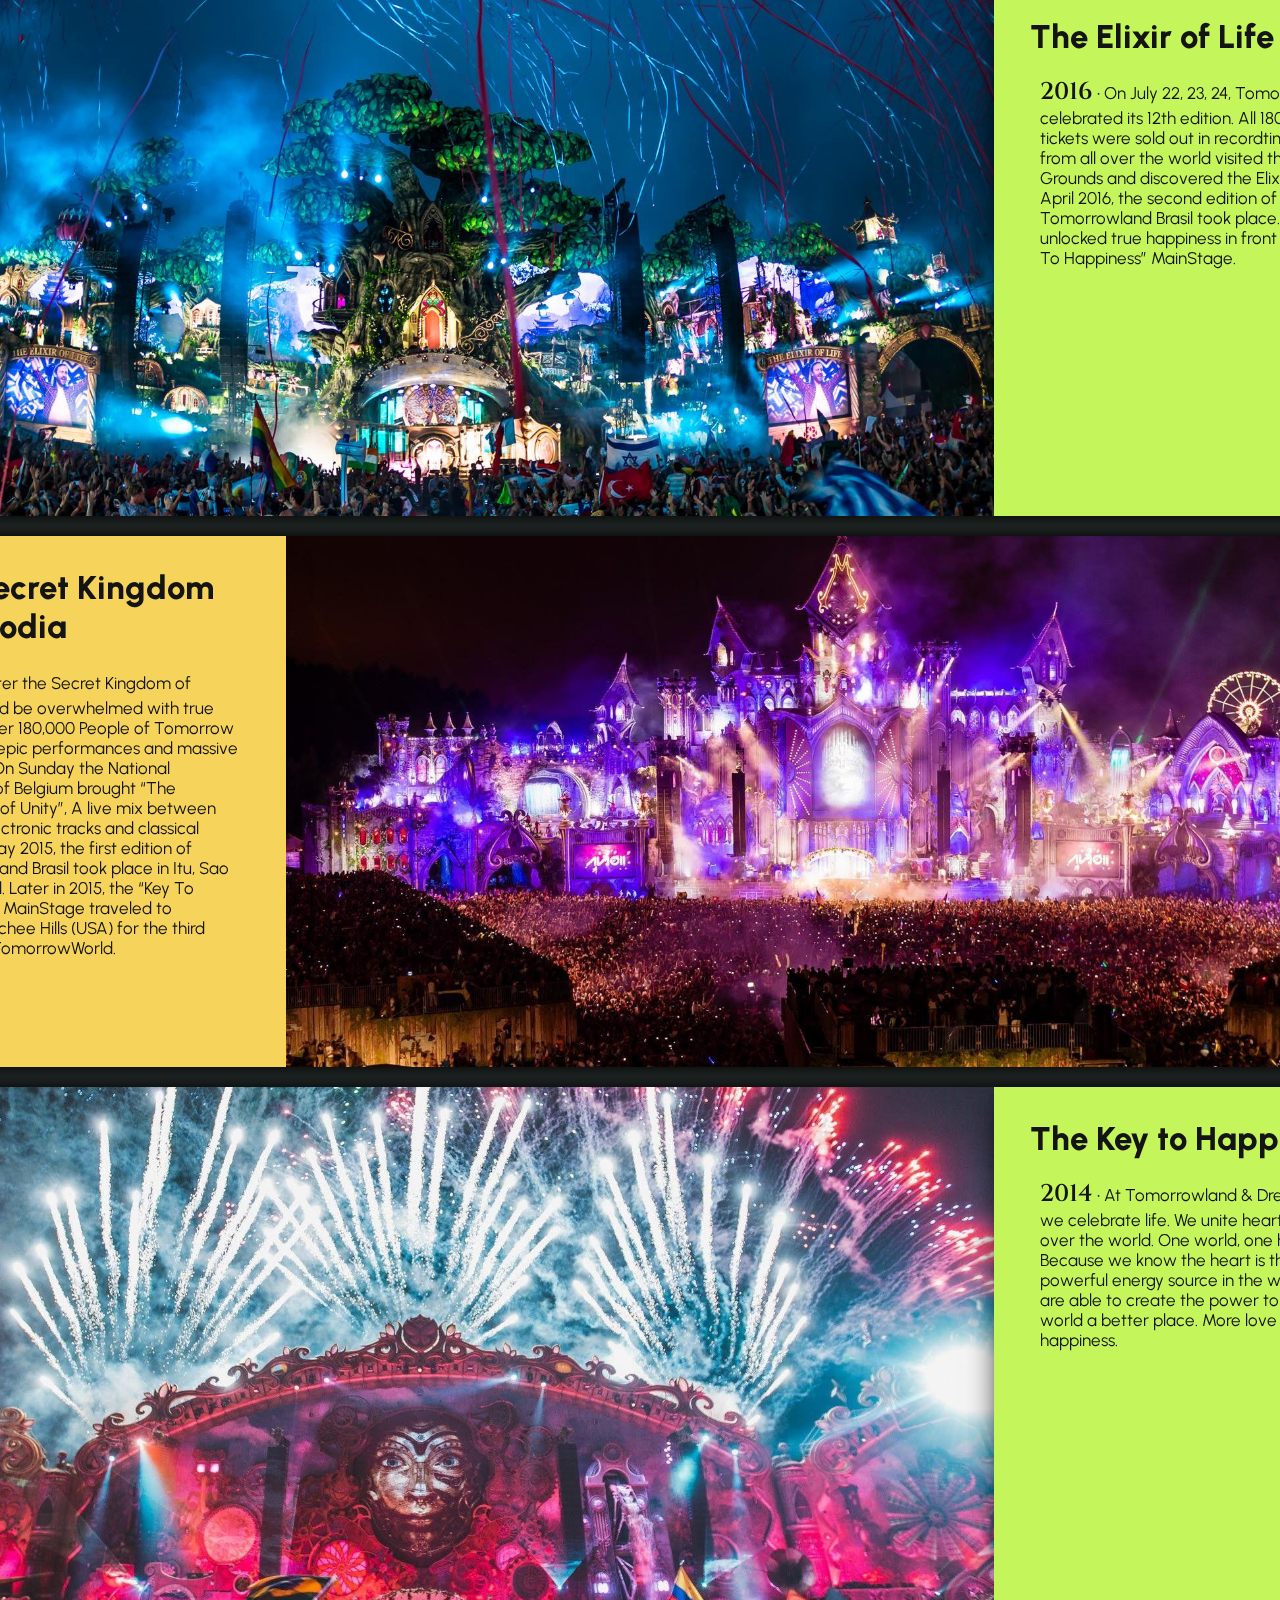
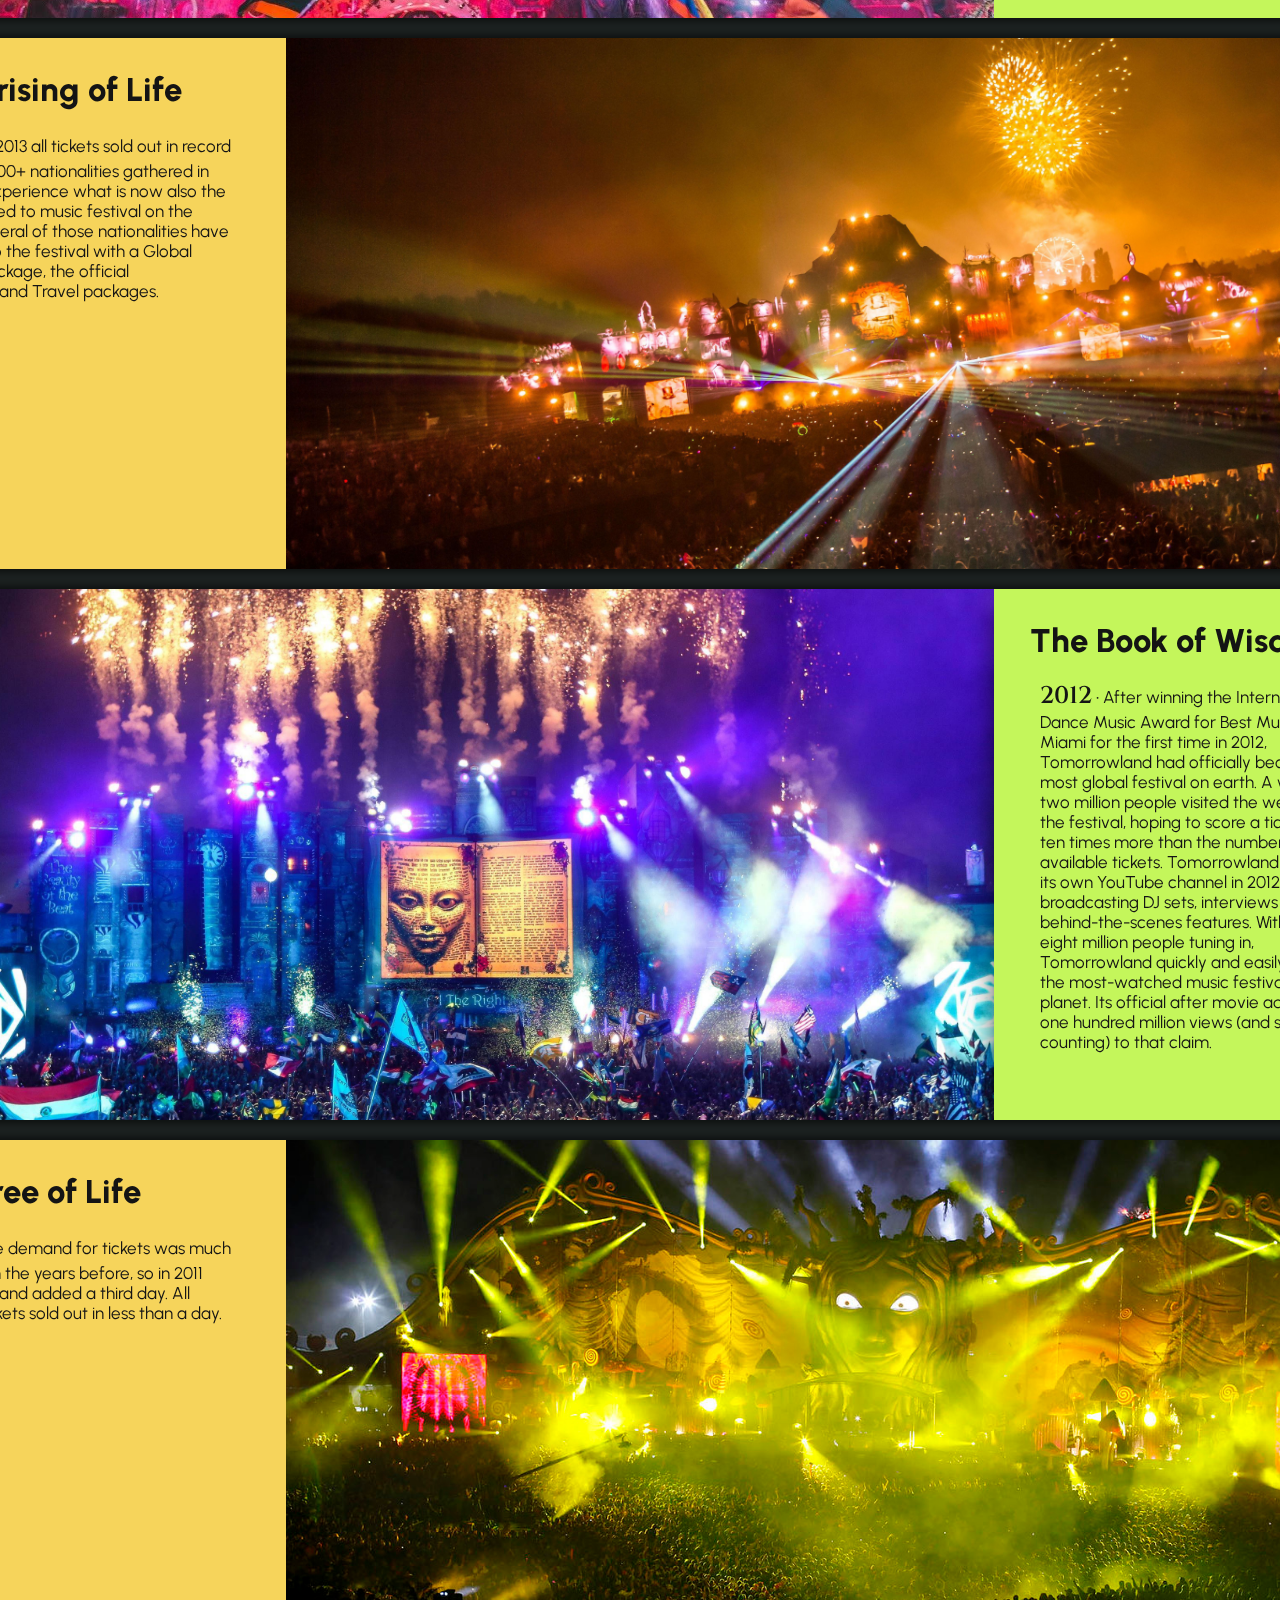
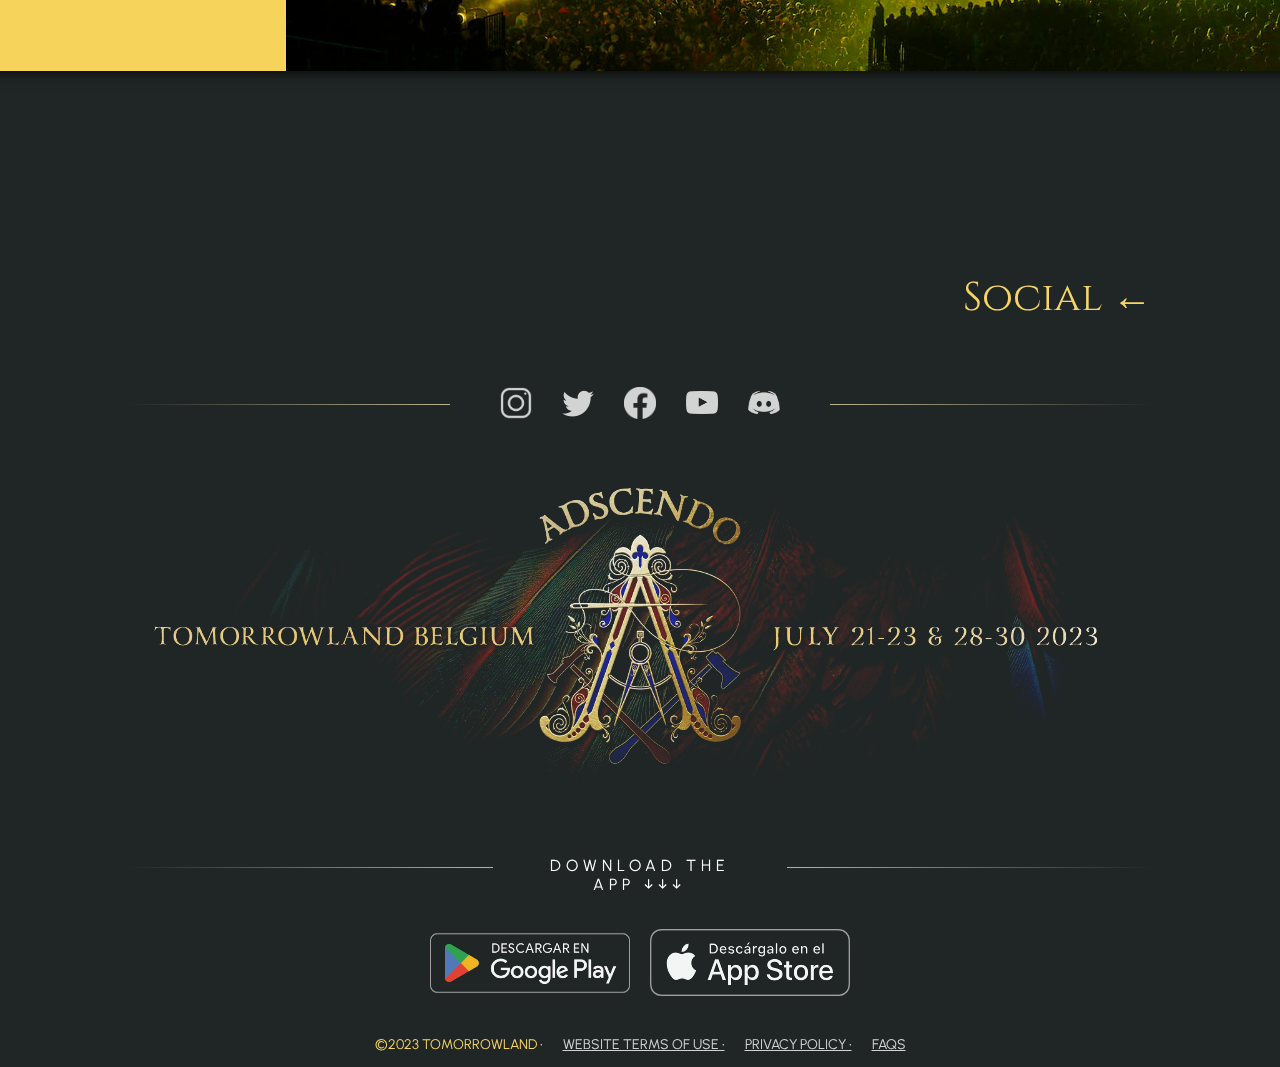
==== commit d2e5c34c: "MediaqueriesTerminadas" ====
--- a/index.html
+++ b/index.html
@@ -23,22 +23,9 @@
           src="./Img/tomorrowland-danny-rose-transparent.png"
           alt=""
         />
+        <label for="toggle-menu"><i class="fa-solid fa-bars"></i></label>
+        <input type="checkbox" id="toggle-menu" />
         <ul class="nav">
-          <!-- <svg
-            xmlns="http://www.w3.org/2000/svg"
-            width="32"
-            height="31"
-            viewBox="0 0 32 31"
-            fill="none"
-          >
-            <circle
-              cx="16"
-              cy="15.5"
-              r="12"
-              stroke="#F6D566"
-              stroke-width="7"
-            />
-          </svg> -->
           <div class="circulo"><a href="#"></a></div>
           <li class=""><a href="#about">FESTIVAL</a></li>
           <li class=""><a href="#TICKETS">TICKETS</a></li>
--- a/style.css
+++ b/style.css
@@ -82,6 +82,16 @@
   text-decoration: none;
 }
 
+.navbar i {
+  font-size: 30px;
+  display: none;
+  color: #fff;
+}
+
+#toggle-menu {
+  display: none;
+}
+
 .loginbutton {
   width: 100px;
   height: 41px;
--- a/mediaqueries.css
+++ b/mediaqueries.css
@@ -106,3 +106,213 @@
     margin: 0px 30px 30px 30px;
   }
 }
+
+@media (max-width: 576px) {
+  .navbar ul {
+    /* background: url(./Img/Login1.jpg); */
+    width: 100%;
+    height: calc(50vh - 80px);
+    position: absolute;
+    top: 129px;
+    left: 0;
+    flex-direction: column;
+    align-items: center;
+    justify-content: center;
+    border-radius: 0px;
+    -webkit-border-radius: 0px;
+    -moz-border-radius: 0px;
+    -ms-border-radius: 0px;
+    -o-border-radius: 0px;
+    display: none;
+    border: none;
+    transition: all 0.5s;
+    -webkit-transition: all 0.5s;
+    -moz-transition: all 0.5s;
+    -ms-transition: all 0.5s;
+    -o-transition: all 0.5s;
+    z-index: 1;
+    /* background-size: 1200px; */
+    background: linear-gradient(
+      0deg,
+      rgba(32, 38, 37, 0) 0%,
+      rgba(32, 38, 37, 1) 22%,
+      rgba(32, 38, 37, 1) 100%
+    );
+  }
+
+  .navbar i {
+    display: block;
+  }
+
+  #toggle-menu:checked ~ .nav {
+    display: flex;
+  }
+
+  .loginbutton {
+    display: none;
+  }
+
+  .hero-info {
+    gap: 14px;
+  }
+
+  .herologo {
+    width: 125px;
+    padding: 20px;
+    mix-blend-mode: lighten;
+  }
+
+  .hero-info h1:nth-child(2) {
+    font-size: 24px;
+  }
+
+  .hero-info h1:nth-child(3) {
+    font-size: 50px;
+  }
+
+  .hero-info h1:nth-child(4) {
+    font-size: 26px;
+  }
+
+  #about {
+    max-width: 380px;
+    text-align: center;
+    margin-top: 100px;
+  }
+
+  .about-info h2 {
+    font-size: 36px;
+    font-weight: 800;
+  }
+
+  .about-info p {
+    font-size: 18px;
+    font-weight: 300;
+    width: 100%;
+  }
+
+  .about-image img {
+    display: none;
+  }
+
+  #TICKETS {
+    max-width: 380px;
+  }
+
+  .tickets-background {
+    height: 380px;
+  }
+
+  .tickets-background img {
+    display: none;
+  }
+
+  #MEMORIAS {
+    padding: 100px 0px;
+  }
+
+  .cards {
+    width: 380px;
+    height: 300px;
+    display: flex;
+    flex-direction: column;
+  }
+
+  .cards img {
+    width: 380px;
+    height: 400px;
+    scale: 120%;
+    z-index: -1;
+    overflow: hidden;
+  }
+
+  #MEMORIAS .cards-info:nth-child(2) {
+    background-color: #c4f65b;
+  }
+
+  #MEMORIAS .cards:nth-child(4) img {
+    position: relative;
+    bottom: 0px;
+  }
+
+  #MEMORIAS .cards:nth-child(6) img {
+    position: relative;
+    bottom: 20px;
+  }
+
+  #MEMORIAS .cards:nth-child(7) img {
+    position: relative;
+    top: 20px;
+  }
+
+  #MEMORIAS .cards:nth-child(8) img {
+    position: relative;
+    bottom: 20px;
+  }
+
+  .cards-info {
+    width: 380px;
+    height: 200px;
+    gap: 10px;
+  }
+
+  .cards-info h3 {
+    max-width: 230px;
+    font-size: 24px;
+    margin: 20px 26px 0px 26px;
+  }
+
+  .cards-info p {
+    display: none;
+  }
+
+  .social-container {
+    gap: 30px;
+  }
+
+  .social {
+    gap: 14px;
+  }
+
+  .social img {
+    max-width: 20px;
+  }
+
+  .download-container {
+    width: 100%;
+    gap: 10px;
+  }
+
+  .download-container h3 {
+    font-size: 12px;
+  }
+
+  .line {
+    width: 60%;
+  }
+
+  .download {
+    margin-top: 30px;
+    display: flex;
+    align-items: center;
+    flex-direction: column;
+    gap: 20px;
+  }
+
+  .download img {
+    width: 200px;
+    object-fit: cover;
+    max-width: 190px;
+  }
+
+  .datos {
+    display: flex;
+    align-items: center;
+    justify-content: center;
+    gap: 16px;
+    margin-top: 30px;
+    list-style: none;
+    color: var(--secondary);
+    font-size: 10px;
+  }
+}
